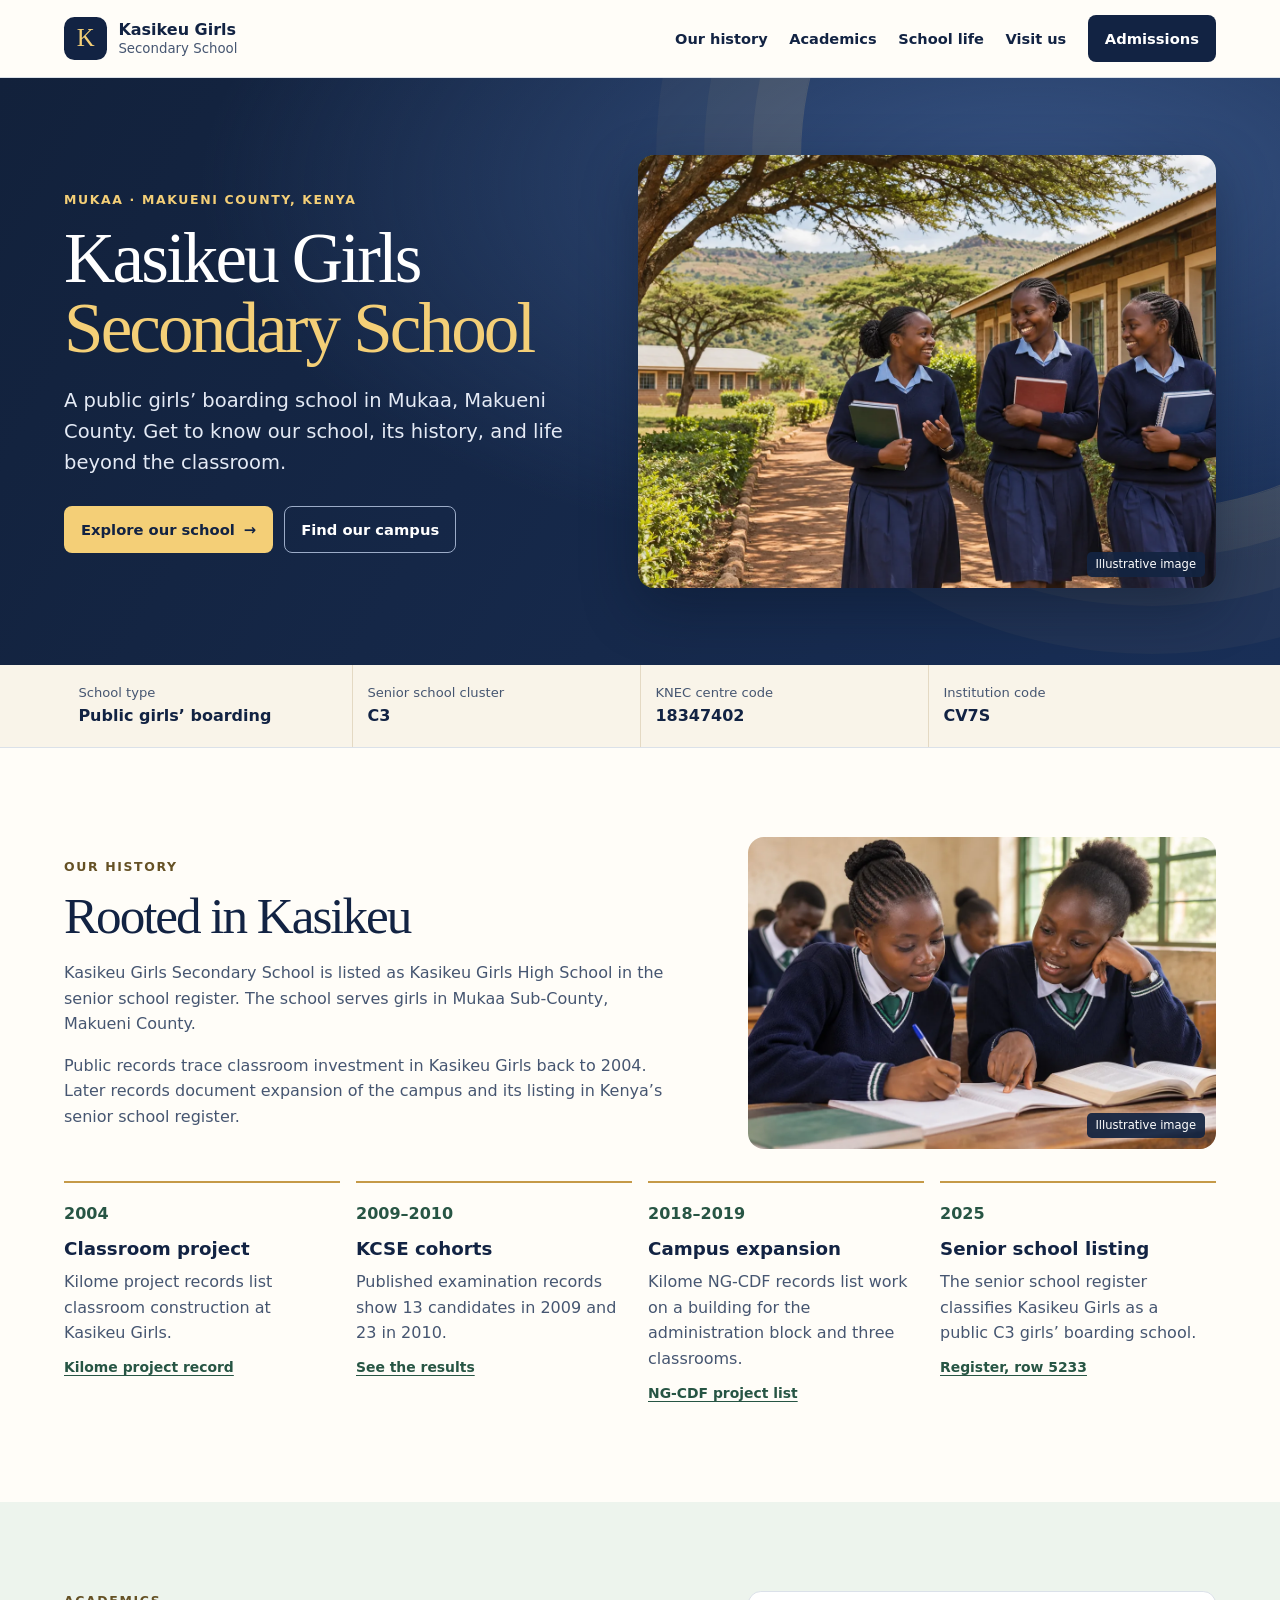
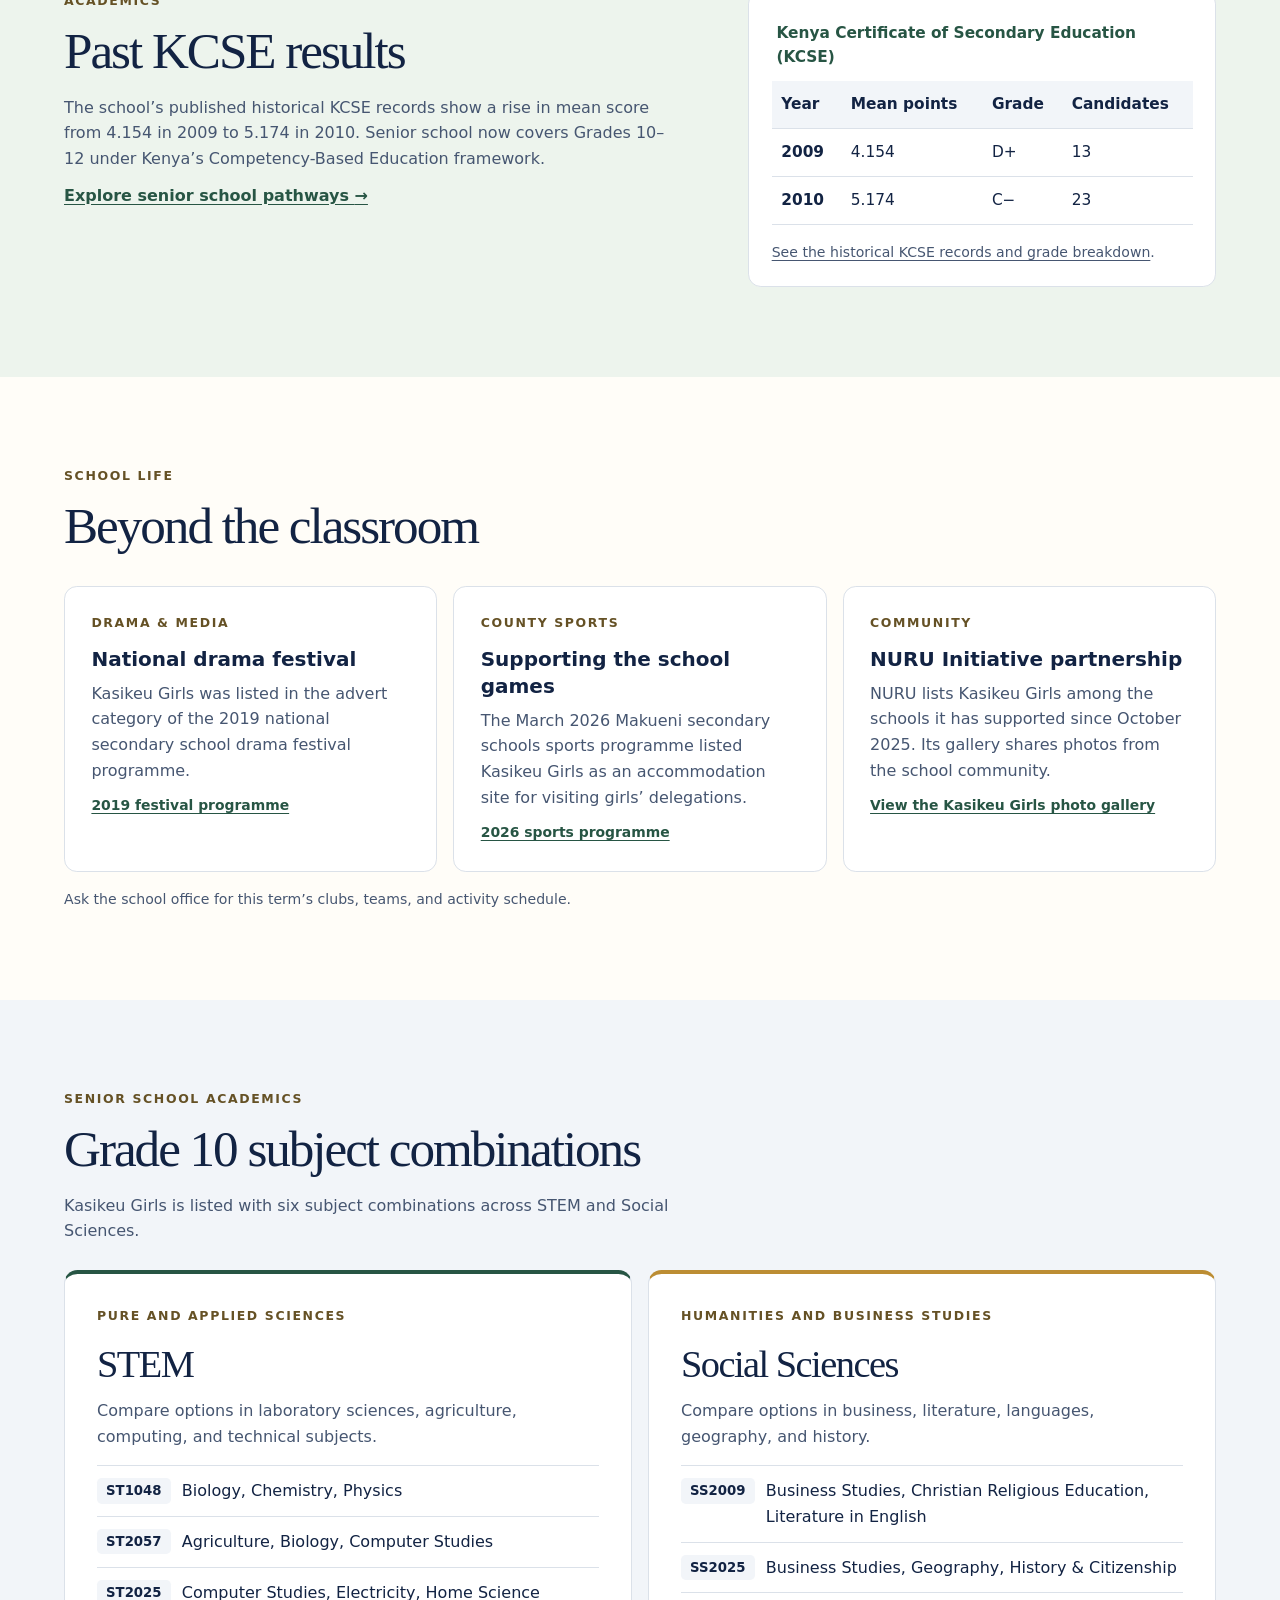
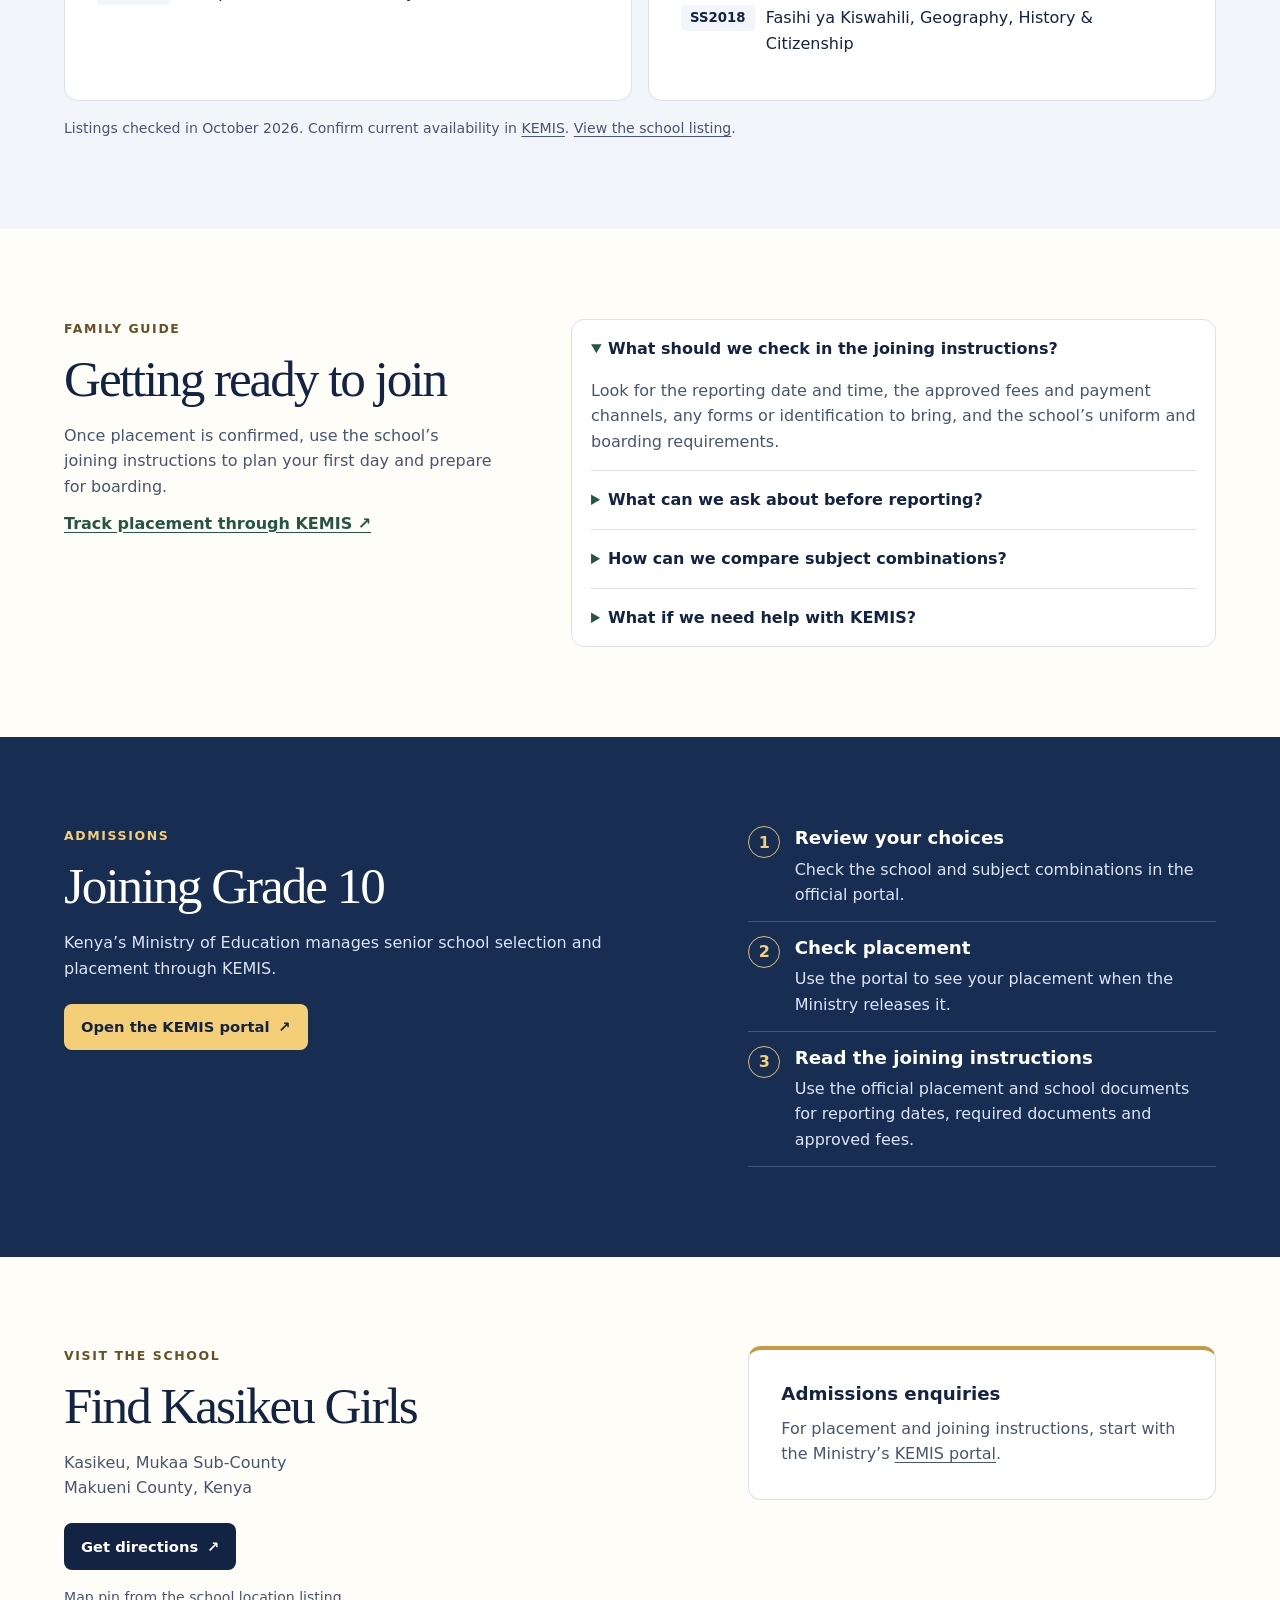
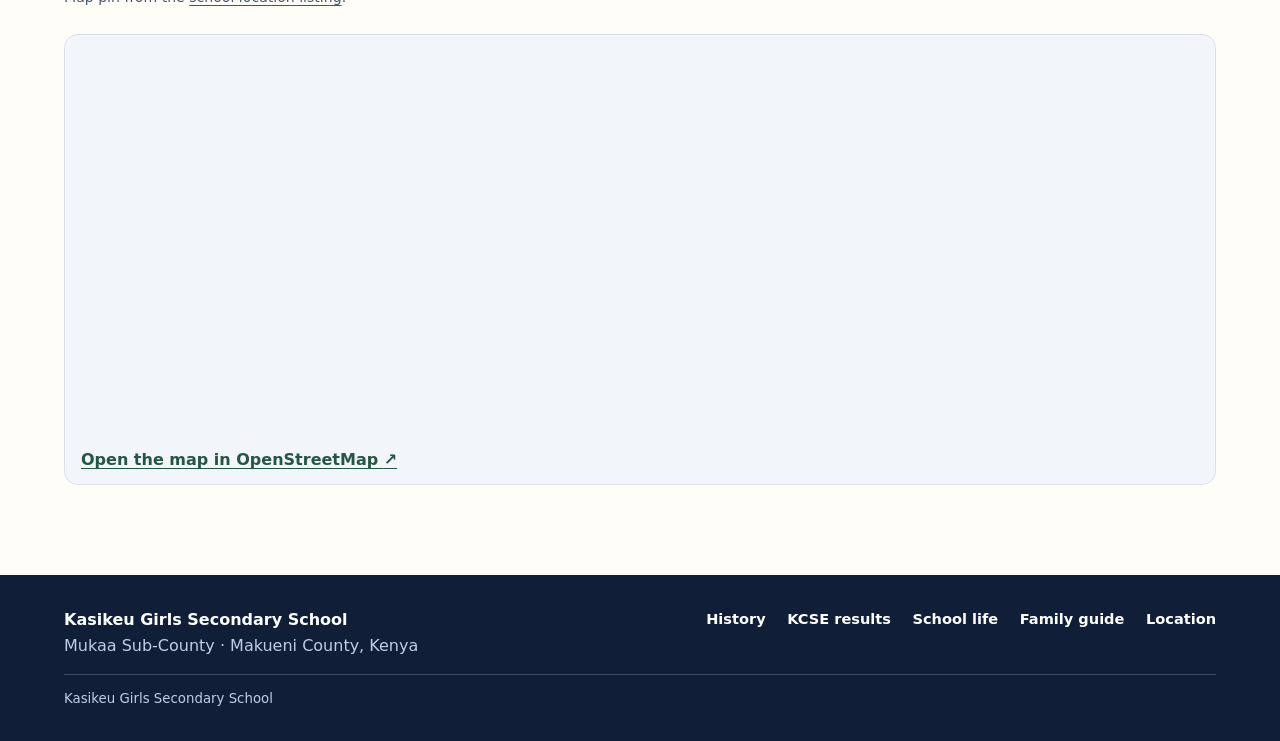
==== index.html @ 77e8bff1 "Add school history results activities and map" ====
<!doctype html>
<html lang="en-KE">
<head>
  <meta charset="utf-8">
  <meta name="viewport" content="width=device-width, initial-scale=1">
  <meta name="description" content="Explore the history, KCSE records, co-curricular life, academics, and location of Kasikeu Girls Secondary School in Mukaa, Makueni County.">
  <meta name="theme-color" content="#122343">
  <title>Kasikeu Girls Secondary School | Makueni County</title>
  <link rel="stylesheet" href="styles.css">
  <script src="content.js" defer></script>
  <script src="site.js" defer></script>
</head>
<body>
  <a class="skip" href="#main">Skip to content</a>
  <header class="header">
    <div class="wrap header-inner">
      <a class="brand" href="#top">
        <span class="brand-mark" id="school-mark" aria-hidden="true">K</span>
        <span><strong id="school-name">Kasikeu Girls</strong><small id="school-tagline">Secondary School</small></span>
      </a>
      <button class="menu" type="button" aria-controls="site-nav" aria-expanded="false" hidden>Menu</button>
      <nav id="site-nav" aria-label="Main navigation">
        <a href="#about">Our history</a>
        <a href="#performance">Academics</a>
        <a href="#school-life">School life</a>
        <a href="#contact">Visit us</a>
        <a class="button button-primary" href="#admissions">Admissions</a>
      </nav>
    </div>
  </header>
  <main id="main">
    <section class="hero" id="top" aria-labelledby="hero-title">
      <div class="wrap hero-grid">
        <div class="hero-copy">
          <p class="eyebrow" id="hero-location">Mukaa · Makueni County, Kenya</p>
          <h1 id="hero-title">Kasikeu Girls <em>Secondary School</em></h1>
          <p id="hero-subtitle" hidden></p>
          <p id="hero-description">A public girls’ boarding school in Mukaa, Makueni County. Get to know our school, its history, and life beyond the classroom.</p>
          <div class="actions">
            <a class="button button-gold" id="hero-admissions" href="#about">Explore our school <span aria-hidden="true">→</span></a>
            <a class="button button-outline" id="hero-academics" href="#contact">Find our campus</a>
          </div>
        </div>
        <figure class="hero-visual">
          <img src="school-hero.webp" alt="Illustrative scene of three learners walking together outside a Kenyan school" width="1440" height="960" fetchpriority="high">
          <figcaption>Illustrative image</figcaption>
        </figure>
      </div>
      <dl class="wrap extra-facts" id="hero-facts" hidden></dl>
    </section>
    <div class="facts">
      <dl class="wrap facts-grid">
        <div><dt>School type</dt><dd>Public girls’ boarding</dd></div>
        <div><dt>Senior school cluster</dt><dd>C3</dd></div>
        <div><dt>KNEC centre code</dt><dd>18347402</dd></div>
        <div><dt>Institution code</dt><dd>CV7S</dd></div>
      </dl>
    </div>
    <section class="section wrap" id="about" aria-labelledby="about-title">
      <div class="split about-layout">
        <div>
          <p class="eyebrow" id="about-label">Our history</p>
          <h2 id="about-title">Rooted in Kasikeu</h2>
          <p class="intro" id="about-description">Kasikeu Girls Secondary School is listed as Kasikeu Girls High School in the senior school register. The school serves girls in Mukaa Sub-County, Makueni County.</p>
          <p class="intro">Public records trace classroom investment in Kasikeu Girls back to 2004. Later records document expansion of the campus and its listing in Kenya’s senior school register.</p>
        </div>
        <figure class="learning-image">
          <img src="school-learning.webp" alt="Illustrative scene of two learners working together at a classroom desk" width="1050" height="700" loading="lazy">
          <figcaption>Illustrative image</figcaption>
        </figure>
      </div>
      <ol class="milestones" aria-label="School history milestones">
        <li><time datetime="2004">2004</time><h3>Classroom project</h3><p>Kilome project records list classroom construction at Kasikeu Girls.</p><a href="https://info.mzalendo.com/projects/in/kilome/">Kilome project record</a></li>
        <li><span class="year">2009–2010</span><h3>KCSE cohorts</h3><p>Published examination records show 13 candidates in 2009 and 23 in 2010.</p><a href="#performance">See the results</a></li>
        <li><span class="year">2018–2019</span><h3>Campus expansion</h3><p>Kilome NG-CDF records list work on a building for the administration block and three classrooms.</p><a href="https://kilome.ngcdf.go.ke/wp-content/uploads/2021/09/KILOME-1819.pdf">NG-CDF project list</a></li>
        <li><time datetime="2025">2025</time><h3>Senior school listing</h3><p>The senior school register classifies Kasikeu Girls as a public C3 girls’ boarding school.</p><a href="https://educationboard.co.ke/wp-content/uploads/2025/06/senior-schools-in-kenya-1.pdf">Register, row 5233</a></li>
      </ol>
      <aside class="note school-mission" id="about-note" hidden>
        <h3 id="about-note-title">Our mission</h3>
        <p id="about-note-text"></p>
        <img id="about-photo" alt="Kasikeu Girls school grounds" loading="lazy" hidden>
      </aside>
      <dl class="extra-facts" id="about-facts" hidden></dl>
    </section>
    <section class="section performance" id="performance" aria-labelledby="performance-title">
      <div class="wrap split">
        <div>
          <p class="eyebrow">Academics</p>
          <h2 id="performance-title">Past KCSE results</h2>
          <p class="intro">The school’s published historical KCSE records show a rise in mean score from 4.154 in 2009 to 5.174 in 2010. Senior school now covers Grades 10–12 under Kenya’s Competency-Based Education framework.</p>
          <a class="text-link" href="#academics">Explore senior school pathways <span aria-hidden="true">→</span></a>
        </div>
        <div class="record-panel">
          <table>
            <caption>Kenya Certificate of Secondary Education (KCSE)</caption>
            <thead><tr><th scope="col">Year</th><th scope="col">Mean points</th><th scope="col">Grade</th><th scope="col">Candidates</th></tr></thead>
            <tbody>
              <tr><th scope="row">2009</th><td>4.154</td><td>D+</td><td>13</td></tr>
              <tr><th scope="row">2010</th><td>5.174</td><td>C−</td><td>23</td></tr>
            </tbody>
          </table>
          <p class="source-note"><a href="https://shulezote.co.ke/school/kasikeu-girls-sec-sch/kcse/">See the historical KCSE records and grade breakdown</a>.</p>
        </div>
      </div>
    </section>
    <section class="section wrap" id="school-life" aria-labelledby="school-life-title">
      <p class="eyebrow">School life</p>
      <h2 id="school-life-title">Beyond the classroom</h2>
      <div class="life-grid">
        <article class="life-card">
          <p class="eyebrow">Drama &amp; media</p>
          <h3>National drama festival</h3>
          <p>Kasikeu Girls was listed in the advert category of the 2019 national secondary school drama festival programme.</p>
          <a href="https://teacher.co.ke/amp/2019-national-drama-festivals-program-for-secondary-schools/">2019 festival programme</a>
        </article>
        <article class="life-card">
          <p class="eyebrow">County sports</p>
          <h3>Supporting the school games</h3>
          <p>The March 2026 Makueni secondary schools sports programme listed Kasikeu Girls as an accommodation site for visiting girls’ delegations.</p>
          <a href="https://www.scribd.com/document/1009717700/Final-Programe">2026 sports programme</a>
        </article>
        <article class="life-card">
          <p class="eyebrow">Community</p>
          <h3>NURU Initiative partnership</h3>
          <p>NURU lists Kasikeu Girls among the schools it has supported since October 2025. Its gallery shares photos from the school community.</p>
          <a href="https://nuru.org.uk/gallery/kasikeu-girls-high-school/">View the Kasikeu Girls photo gallery</a>
        </article>
      </div>
      <p class="source-note">Ask the school office for this term’s clubs, teams, and activity schedule.</p>
    </section>
    <section class="section tinted" id="academics" aria-labelledby="academy-title">
      <div class="wrap">
          <p class="eyebrow" id="academy-label">Senior school academics</p>
        <h2 id="academy-title">Grade 10 subject combinations</h2>
        <p class="intro" id="academy-description">Kasikeu Girls is listed with six subject combinations across STEM and Social Sciences.</p>
        <div class="pathway-grid">
          <article class="pathway">
            <p class="eyebrow">Pure and applied sciences</p>
            <h3>STEM</h3>
          <p class="pathway-description">Compare options in laboratory sciences, agriculture, computing, and technical subjects.</p>
            <ul>
              <li><strong>ST1048</strong><span>Biology, Chemistry, Physics</span></li>
              <li><strong>ST2057</strong><span>Agriculture, Biology, Computer Studies</span></li>
              <li><strong>ST2025</strong><span>Computer Studies, Electricity, Home Science</span></li>
            </ul>
          </article>
          <article class="pathway">
            <p class="eyebrow">Humanities and business studies</p>
            <h3>Social Sciences</h3>
          <p class="pathway-description">Compare options in business, literature, languages, geography, and history.</p>
            <ul>
              <li><strong>SS2009</strong><span>Business Studies, Christian Religious Education, Literature in English</span></li>
              <li><strong>SS2025</strong><span>Business Studies, Geography, History &amp; Citizenship</span></li>
              <li><strong>SS2018</strong><span>Fasihi ya Kiswahili, Geography, History &amp; Citizenship</span></li>
            </ul>
          </article>
        </div>
        <p class="source-note">Listings checked in October 2026. Confirm current availability in <a href="https://selection-and-placement.kemis.go.ke/">KEMIS</a>. <a href="https://www.shulezote.co.ke/school/kasikeu-girls-sec-sch/">View the school listing</a>.</p>
        <div class="note results" id="school-results" hidden></div>
      </div>
    </section>
    <section class="section wrap" id="families" aria-labelledby="families-title">
      <div class="split family-layout">
        <div>
          <p class="eyebrow">Family guide</p>
          <h2 id="families-title">Getting ready to join</h2>
          <p class="intro">Once placement is confirmed, use the school’s joining instructions to plan your first day and prepare for boarding.</p>
          <a class="text-link" href="https://selection-and-placement.kemis.go.ke/">Track placement through KEMIS <span aria-hidden="true">↗</span></a>
        </div>
        <div class="family-questions">
          <details open>
            <summary>What should we check in the joining instructions?</summary>
            <p>Look for the reporting date and time, the approved fees and payment channels, any forms or identification to bring, and the school’s uniform and boarding requirements.</p>
          </details>
          <details>
            <summary>What can we ask about before reporting?</summary>
            <p>Ask about transport and arrival, visiting arrangements, and what learners should pack. If your child needs medication, dietary accommodations, or learning support, ask how the school handles those needs.</p>
          </details>
          <details>
            <summary>How can we compare subject combinations?</summary>
            <p>Start with subjects the learner enjoys and wants to pursue. Compare the three subjects in each combination, then check the combination code and current availability in KEMIS.</p>
          </details>
          <details>
            <summary>What if we need help with KEMIS?</summary>
            <p>The Ministry’s portal lists <a href="mailto:support@kemis.go.ke">support@kemis.go.ke</a> for help with selection and placement.</p>
          </details>
        </div>
      </div>
    </section>
    <section class="section admissions" id="admissions" aria-labelledby="admissions-title">
      <div class="wrap split">
        <div>
          <p class="eyebrow" id="admissions-label">Admissions</p>
          <h2 id="admissions-title">Joining Grade 10</h2>
          <p class="intro" id="admissions-description">Kenya’s Ministry of Education manages senior school selection and placement through KEMIS.</p>
          <a class="button button-gold" href="https://selection-and-placement.kemis.go.ke/">Open the KEMIS portal <span aria-hidden="true">↗</span></a>
        </div>
        <ol class="steps">
          <li><div><h3>Review your choices</h3><p>Check the school and subject combinations in the official portal.</p></div></li>
          <li><div><h3>Check placement</h3><p>Use the portal to see your placement when the Ministry releases it.</p></div></li>
          <li><div><h3>Read the joining instructions</h3><p>Use the official placement and school documents for reporting dates, required documents and approved fees.</p></div></li>
        </ol>
      </div>
      <div class="wrap local-admissions" id="local-admissions" hidden></div>
    </section>
    <div class="wrap section updates" id="school-updates" hidden></div>
    <section class="section wrap" id="contact" aria-labelledby="contact-title">
      <div class="split">
        <div>
          <p class="eyebrow" id="contact-label">Visit the school</p>
          <h2 id="contact-title">Find Kasikeu Girls</h2>
          <p class="intro" id="contact-address">Kasikeu, Mukaa Sub-County<br>Makueni County, Kenya</p>
          <a class="button button-primary" href="https://www.google.com/maps/dir/?api=1&amp;destination=-1.93804,37.37676">Get directions <span aria-hidden="true">↗</span></a>
          <p class="source-note">Map pin from the <a href="https://www.shulezote.co.ke/school/kasikeu-girls-sec-sch/#location">school location listing</a>.</p>
        </div>
        <aside class="note">
          <h3>Admissions enquiries</h3>
          <p id="contact-description">For placement and joining instructions, start with the Ministry’s <a href="https://selection-and-placement.kemis.go.ke/">KEMIS portal</a>.</p>
          <div id="contact-details" hidden></div>
        </aside>
      </div>
      <div class="campus-map">
        <iframe title="Map showing Kasikeu Girls Secondary School in Mukaa, Makueni County" src="https://www.openstreetmap.org/export/embed.html?bbox=37.3675%2C-1.9455%2C37.3860%2C-1.9305&amp;layer=mapnik&amp;marker=-1.93804%2C37.37676" loading="lazy" referrerpolicy="strict-origin-when-cross-origin"></iframe>
        <a href="https://www.openstreetmap.org/?mlat=-1.93804&amp;mlon=37.37676#map=16/-1.93804/37.37676">Open the map in OpenStreetMap <span aria-hidden="true">↗</span></a>
      </div>
    </section>
  </main>
  <footer>
    <div class="wrap footer-inner">
      <div><strong id="footer-name">Kasikeu Girls Secondary School</strong><p id="footer-subtitle" hidden></p><p id="footer-description">Mukaa Sub-County · Makueni County, Kenya</p></div>
      <nav aria-label="Footer navigation">
        <a href="#about">History</a><a href="#performance">KCSE results</a><a href="#school-life">School life</a><a href="#families">Family guide</a><a href="#contact">Location</a>
      </nav>
      <small id="footer-copy">Kasikeu Girls Secondary School</small>
    </div>
  </footer>
</body>
</html>
---- styles.css ----
:root {
  color-scheme: light;
  --ink: #122343;
  --navy: #172d52;
  --muted: #465671;
  --paper: #fffdf8;
  --wash: #f2f5f9;
  --line: #dbe1e9;
  --gold: #f4cf77;
  --green: #275544;
  --green-soft: #edf4ed;
  --wrap: 72rem;
  font: 100%/1.6 system-ui, sans-serif;
}
*, *::before, *::after { box-sizing: border-box; }
[hidden] { display: none !important; }
body { margin: 0; color: var(--ink); background: var(--paper); }
html { scroll-behavior: smooth; scroll-padding-top: 6rem; }
a { color: inherit; text-underline-offset: 0.2em; }
a:hover { text-decoration-thickness: 0.13em; }
:focus-visible { outline: 3px solid #b46a00; outline-offset: 4px; }
img { display: block; max-width: 100%; }
h1, h2, h3, p, dl, dd { margin: 0; }
h1, h2, .pathway h3 { font-family: Georgia, 'Times New Roman', serif; font-weight: 500; letter-spacing: -0.04em; }
h1 { font-size: clamp(2.7rem, 7vw, 6.1rem); line-height: 0.99; }
h2 { font-size: clamp(2.1rem, 4vw, 3.5rem); line-height: 1.07; text-wrap: balance; }
h3 { font-size: 1.14rem; line-height: 1.35; }
.wrap { width: min(var(--wrap), 100% - clamp(2rem, 7vw, 6rem)); margin-inline: auto; }
.eyebrow { margin-bottom: 0.8rem; color: #655125; font-size: 0.78rem; font-weight: 750; letter-spacing: 0.13em; text-transform: uppercase; }
.skip { position: fixed; z-index: 10; top: 0.5rem; left: 0.5rem; transform: translateY(-150%); padding: 0.6rem 0.9rem; background: white; }
.skip:focus { transform: none; }
.header { position: sticky; top: 0; z-index: 4; background: var(--paper); border-bottom: 1px solid var(--line); }
.header-inner { display: flex; flex-wrap: wrap; align-items: center; justify-content: space-between; gap: 1rem 1.5rem; min-height: 4.8rem; padding-block: 0.65rem; }
.brand { display: inline-flex; align-items: center; gap: 0.7rem; line-height: 1.2; text-decoration: none; }
.brand strong { display: block; font-size: 1rem; }
.brand small { display: block; margin-top: 0.16rem; color: var(--muted); }
.brand-mark { display: grid; place-items: center; width: 2.7rem; height: 2.7rem; overflow: hidden; border-radius: 0.65rem; background: var(--ink); color: var(--gold); font: 1.55rem Georgia, serif; }
.brand-mark img { width: 100%; height: 100%; object-fit: cover; }
nav { display: flex; align-items: center; flex-wrap: wrap; gap: 0.6rem 1.35rem; }
nav a { font-weight: 650; font-size: 0.91rem; text-decoration: none; }
nav a:hover { text-decoration: underline; }
.menu, .button { display: inline-flex; align-items: center; justify-content: center; gap: 0.55rem; min-height: 2.8rem; padding: 0.65rem 1rem; border: 1px solid transparent; border-radius: 0.5rem; font: inherit; font-size: 0.92rem; font-weight: 700; text-decoration: none; }
.menu { color: var(--ink); background: white; border-color: var(--line); cursor: pointer; }
.button:hover { text-decoration: underline; }
.button-primary { background: var(--ink); color: white; }
.button-gold { background: var(--gold); color: var(--ink); }
.button-outline { color: white; border-color: #9cacc8; }
.hero { position: relative; isolation: isolate; overflow: hidden; background: #142849; color: white; }
.hero::before { content: ""; position: absolute; z-index: -1; inset: 0; background: radial-gradient(ellipse at 81% 18%, #365282 0%, transparent 57%), linear-gradient(120deg, #12213b, #192f57); }
.hero::after { content: ""; position: absolute; z-index: -1; width: 44rem; aspect-ratio: 1; right: -14rem; top: -17rem; border: 1px solid #e9ca832b; border-radius: 50%; box-shadow: 0 0 0 3rem #e9ca8311, 0 0 0 6rem #e9ca830e, 0 0 0 9rem #e9ca830a; pointer-events: none; }
.hero-grid { display: grid; grid-template-columns: 0.95fr 1.05fr; align-items: center; gap: clamp(1.75rem, 4vw, 4rem); padding-block: clamp(2.75rem, 6vw, 5.5rem); }
.hero h1 { font-size: clamp(2.6rem, 5.55vw, 5.35rem); }
.hero .eyebrow, .admissions .eyebrow { color: var(--gold); }
.hero h1 em { color: var(--gold); font-style: normal; }
.hero-copy > p:not(.eyebrow) { margin-top: 1.35rem; max-width: 46ch; color: #e4eaf5; font-size: clamp(1rem, 2vw, 1.22rem); }
.actions { display: flex; flex-wrap: wrap; gap: 0.7rem; margin-top: 1.75rem; }
.hero-visual, .learning-image { position: relative; isolation: isolate; overflow: hidden; margin: 0; border-radius: 1rem; }
.hero-visual { box-shadow: 0 1.2rem 3.4rem #08152a70; background: #284136; }
.hero-visual > img { width: 100%; height: auto; aspect-ratio: 4 / 3; object-fit: cover; object-position: 62% center; }
.hero-visual figcaption, .learning-image figcaption { position: absolute; right: 0.7rem; bottom: 0.7rem; padding: 0.2rem 0.55rem; border-radius: 0.3rem; background: #132441ed; color: white; font-size: 0.72rem; }
.learning-image { background: var(--green-soft); }
.learning-image > img { width: 100%; height: auto; aspect-ratio: 3 / 2; object-fit: cover; }
.facts { border-bottom: 1px solid var(--line); background: #f9f4e9; }
.facts-grid { display: grid; grid-template-columns: repeat(4, 1fr); }
.facts-grid div { padding: 1.1rem 0.9rem; }
.facts-grid div + div { border-left: 1px solid #e4d9c3; }
.facts-grid dt { color: var(--muted); font-size: 0.82rem; }
.facts-grid dd { font-weight: 750; }
.extra-facts { display: grid; grid-template-columns: repeat(auto-fit, minmax(min(9rem, 100%), 1fr)); gap: 0.8rem; margin-top: 1.25rem; }
.extra-facts dd { font-weight: 750; }
.hero .extra-facts { margin-top: -1.5rem; padding-bottom: 1.5rem; }
.section { padding-block: clamp(3.2rem, 7vw, 6rem); }
.tinted { background: var(--wash); }
.split { display: grid; grid-template-columns: 1.13fr 0.87fr; gap: clamp(1.4rem, 6vw, 6rem); align-items: start; }
.intro { margin-top: 1rem; max-width: 61ch; color: var(--muted); }
.intro + .button { margin-top: 1.4rem; }
.note { padding: clamp(1.25rem, 3vw, 2rem); border: 1px solid var(--line); border-top: 4px solid #c59a48; border-radius: 0.8rem; background: white; }
.note p { margin-top: 0.55rem; color: var(--muted); }
.note img { margin-top: 1rem; border-radius: 0.5rem; }
.about-layout { align-items: center; }
.text-link { display: inline-block; margin-top: 0.7rem; color: var(--green); font-weight: 700; }
.milestones, .life-grid { display: grid; gap: 1rem; margin: 2rem 0 0; }
.milestones { grid-template-columns: repeat(4, minmax(0, 1fr)); padding: 0; list-style: none; }
.milestones li { padding: 1.1rem 0.8rem 0.4rem 0; border-top: 2px solid #c59a48; }
.milestones time, .milestones .year { display: block; margin-bottom: 0.65rem; color: var(--green); font-weight: 800; }
.milestones p, .life-card > p:not(.eyebrow) { margin-top: 0.5rem; color: var(--muted); }
.milestones a, .life-card a { display: inline-block; margin-top: 0.65rem; color: var(--green); font-size: 0.87rem; font-weight: 700; }
.school-mission { margin-top: 1.6rem; }
.school-mission p:empty { display: none; }
.performance { background: var(--green-soft); }
.record-panel { min-width: 0; padding: clamp(0.6rem, 2vw, 1.4rem); border: 1px solid var(--line); border-radius: 0.8rem; background: white; }
.record-panel table { width: 100%; border-collapse: collapse; text-align: left; font-size: clamp(0.8rem, 1.6vw, 0.96rem); }
.record-panel caption { padding: 0.4rem 0.3rem 0.7rem; color: var(--green); text-align: left; font-weight: 750; }
.record-panel th, .record-panel td { border-bottom: 1px solid var(--line); padding: 0.7rem clamp(0.25rem, 1vw, 0.6rem); }
.record-panel thead { background: var(--wash); }
.record-panel th[scope="row"] { font-variant-numeric: tabular-nums; }
.life-grid { grid-template-columns: repeat(3, minmax(0, 1fr)); }
.life-card { padding: clamp(1.1rem, 3vw, 1.65rem); border: 1px solid var(--line); border-radius: 0.8rem; background: white; }
.life-card h3 { font-size: 1.25rem; }
.pathway-grid, .update-grid { display: grid; grid-template-columns: repeat(2, minmax(0, 1fr)); gap: 1rem; margin-top: 1.65rem; }
.pathway, .update-card { padding: clamp(1.2rem, 3vw, 2rem); border: 1px solid var(--line); border-radius: 0.85rem; background: white; }
.pathway h3 { font-size: clamp(1.75rem, 3vw, 2.55rem); }
.pathway { border-top: 4px solid var(--green); }
.pathway + .pathway { border-top-color: #bc8d33; }
.pathway-description { margin-top: 0.45rem; color: var(--muted); }
.pathway ul { list-style: none; padding: 0; margin: 1rem 0 0; }
.pathway li { display: grid; grid-template-columns: 4.6rem 1fr; gap: 0.7rem; padding: 0.75rem 0; border-top: 1px solid var(--line); }
.pathway li strong { align-self: start; padding: 0.13rem 0.4rem; border-radius: 0.3rem; background: var(--wash); font-size: 0.83rem; text-align: center; }
.source-note { margin-top: 1rem; color: var(--muted); font-size: 0.88rem; }
.results { margin-top: 1.25rem; }
.admissions { background: var(--navy); color: white; }
.admissions .intro, .steps p { color: #dbe5f5; }
.steps { list-style: none; counter-reset: step; margin: 0; padding: 0; }
.steps li { counter-increment: step; display: flex; gap: 0.9rem; padding-block: 0.85rem; border-bottom: 1px solid #a1b3d34f; }
.steps li:first-child { padding-top: 0; }
.steps li::before { content: counter(step); display: grid; place-items: center; flex: 0 0 2rem; height: 2rem; border-radius: 50%; border: 1px solid #e0bd71; color: var(--gold); font-weight: 700; }
.steps p, .update-card p { margin-top: 0.35rem; }
.local-admissions { margin-top: 1.5rem; }
.local-admissions dl { display: grid; grid-template-columns: fit-content(50%) 1fr; gap: 0.5rem 1rem; margin-top: 0.5rem; }
.family-layout { grid-template-columns: 0.8fr 1.2fr; gap: clamp(1.25rem, 6vw, 5rem); }
.family-questions { padding: 0 1.2rem; border: 1px solid var(--line); border-radius: 0.8rem; background: white; }
.family-questions details + details { border-top: 1px solid var(--line); }
.family-questions summary { padding-block: 1rem; cursor: pointer; font-weight: 700; }
.family-questions summary::marker { color: var(--green); }
.family-questions p { margin-bottom: 1rem; color: var(--muted); }
.update-group + .update-group { margin-top: 2.2rem; }
.update-card p { color: var(--muted); }
.update-card img { max-height: 12rem; object-fit: cover; margin-bottom: 0.8rem; border-radius: 0.4rem; }
#contact-details { margin-top: 0.75rem; overflow-wrap: anywhere; }
#contact-address { white-space: pre-line; }
.campus-map { margin-top: 1.6rem; overflow: hidden; border: 1px solid var(--line); border-radius: 0.85rem; background: var(--wash); }
.campus-map iframe { display: block; width: 100%; height: clamp(17rem, 42vw, 25rem); border: 0; }
.campus-map > a { display: block; padding: 0.75rem 1rem; color: var(--green); font-weight: 700; }
footer { padding-block: 2rem; background: #101e38; color: white; }
.footer-inner { display: flex; align-items: start; justify-content: space-between; flex-wrap: wrap; gap: 1rem 2rem; }
.footer-inner p, footer small { color: #c0cde4; }
footer small { flex-basis: 100%; border-top: 1px solid #a1b3d34f; padding-top: 0.8rem; }
@media (max-width: 56rem) {
  .header-inner nav { flex-basis: 100%; }
  .header-inner nav a:not(.button) { padding-block: 0.4rem; }
  .hero-grid, .split { grid-template-columns: 1fr; }
  .hero-grid { gap: 2rem; }
  .hero-visual > img { aspect-ratio: 16 / 10; }
  .facts-grid { grid-template-columns: repeat(2, 1fr); }
  .facts-grid div:nth-child(3) { border-left: 0; }
  .facts-grid div:nth-child(n+3) { border-top: 1px solid #e4d9c3; }
  .pathway-grid, .update-grid { grid-template-columns: 1fr; }
  .milestones, .life-grid { grid-template-columns: repeat(2, minmax(0, 1fr)); }
}
@media (max-width: 34rem) {
  .life-grid { grid-template-columns: 1fr; }
}
@media (prefers-reduced-motion: reduce) {
  html { scroll-behavior: auto; }
}
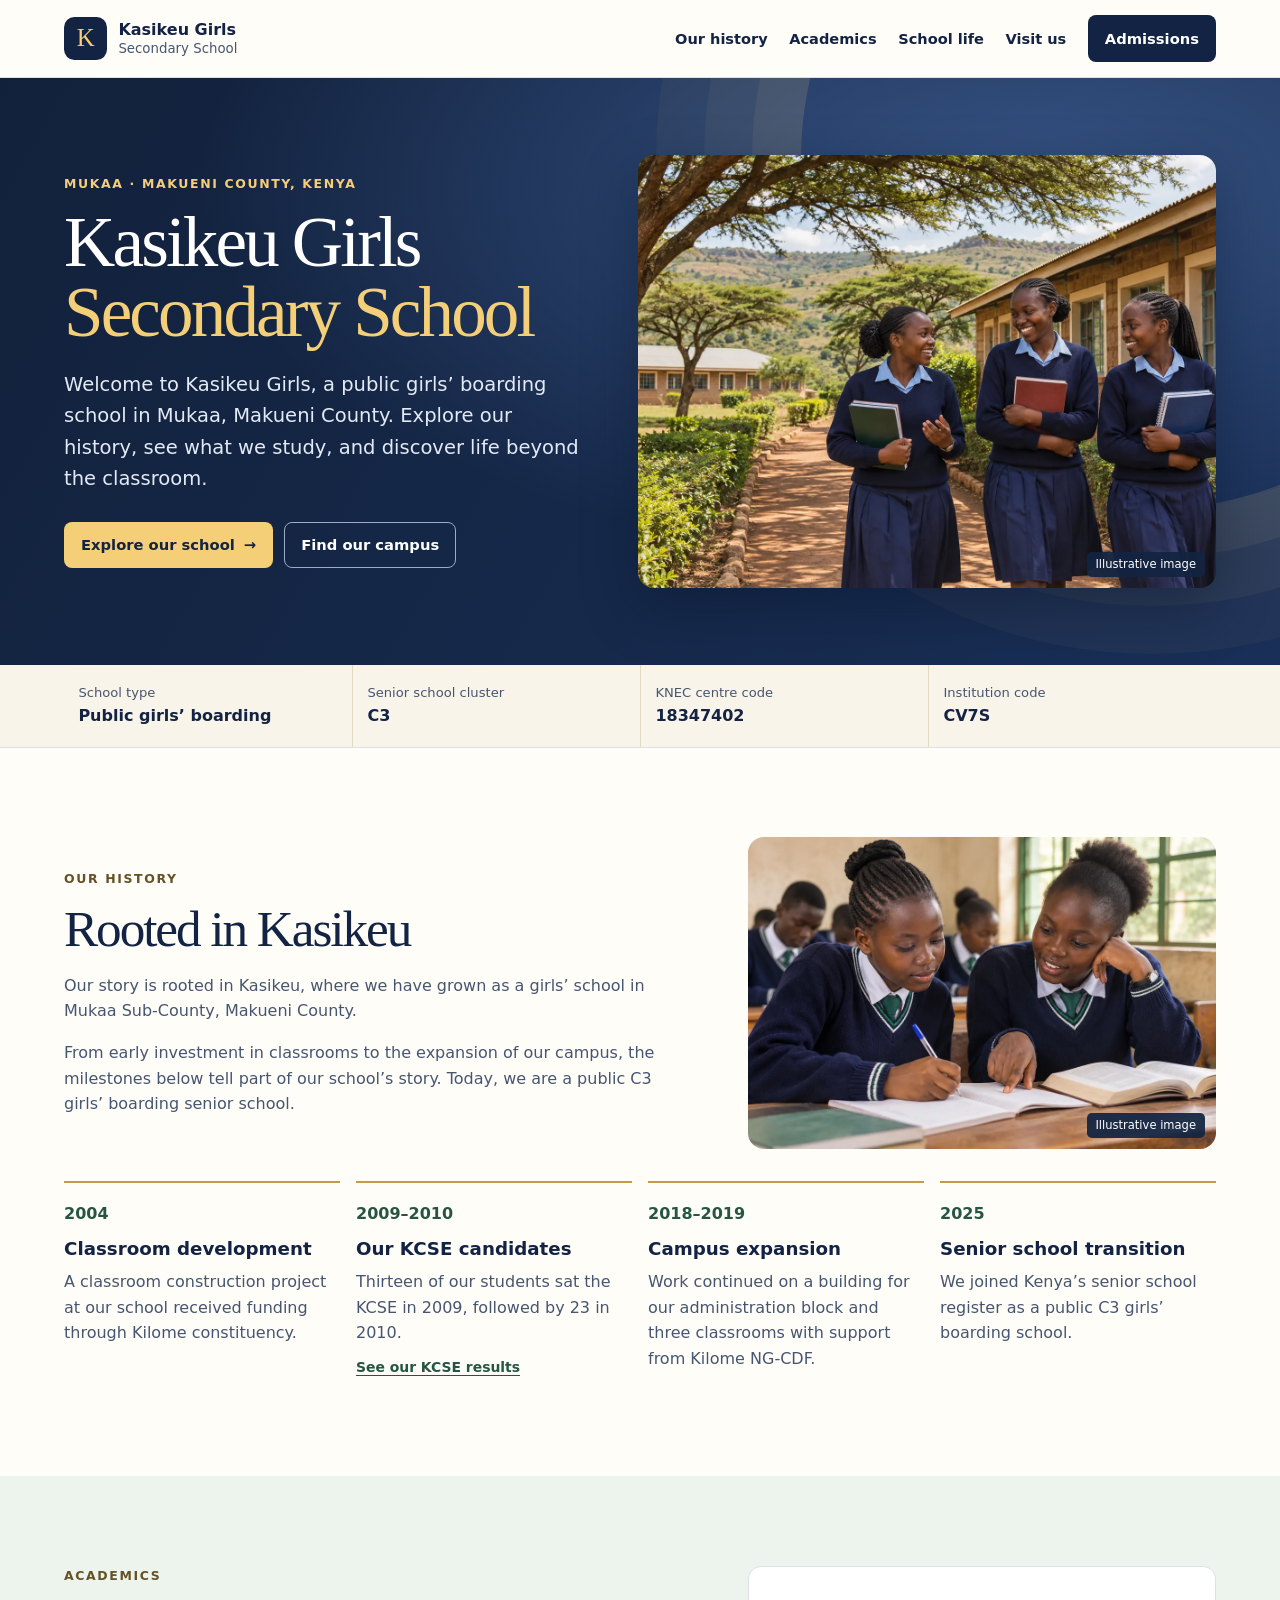
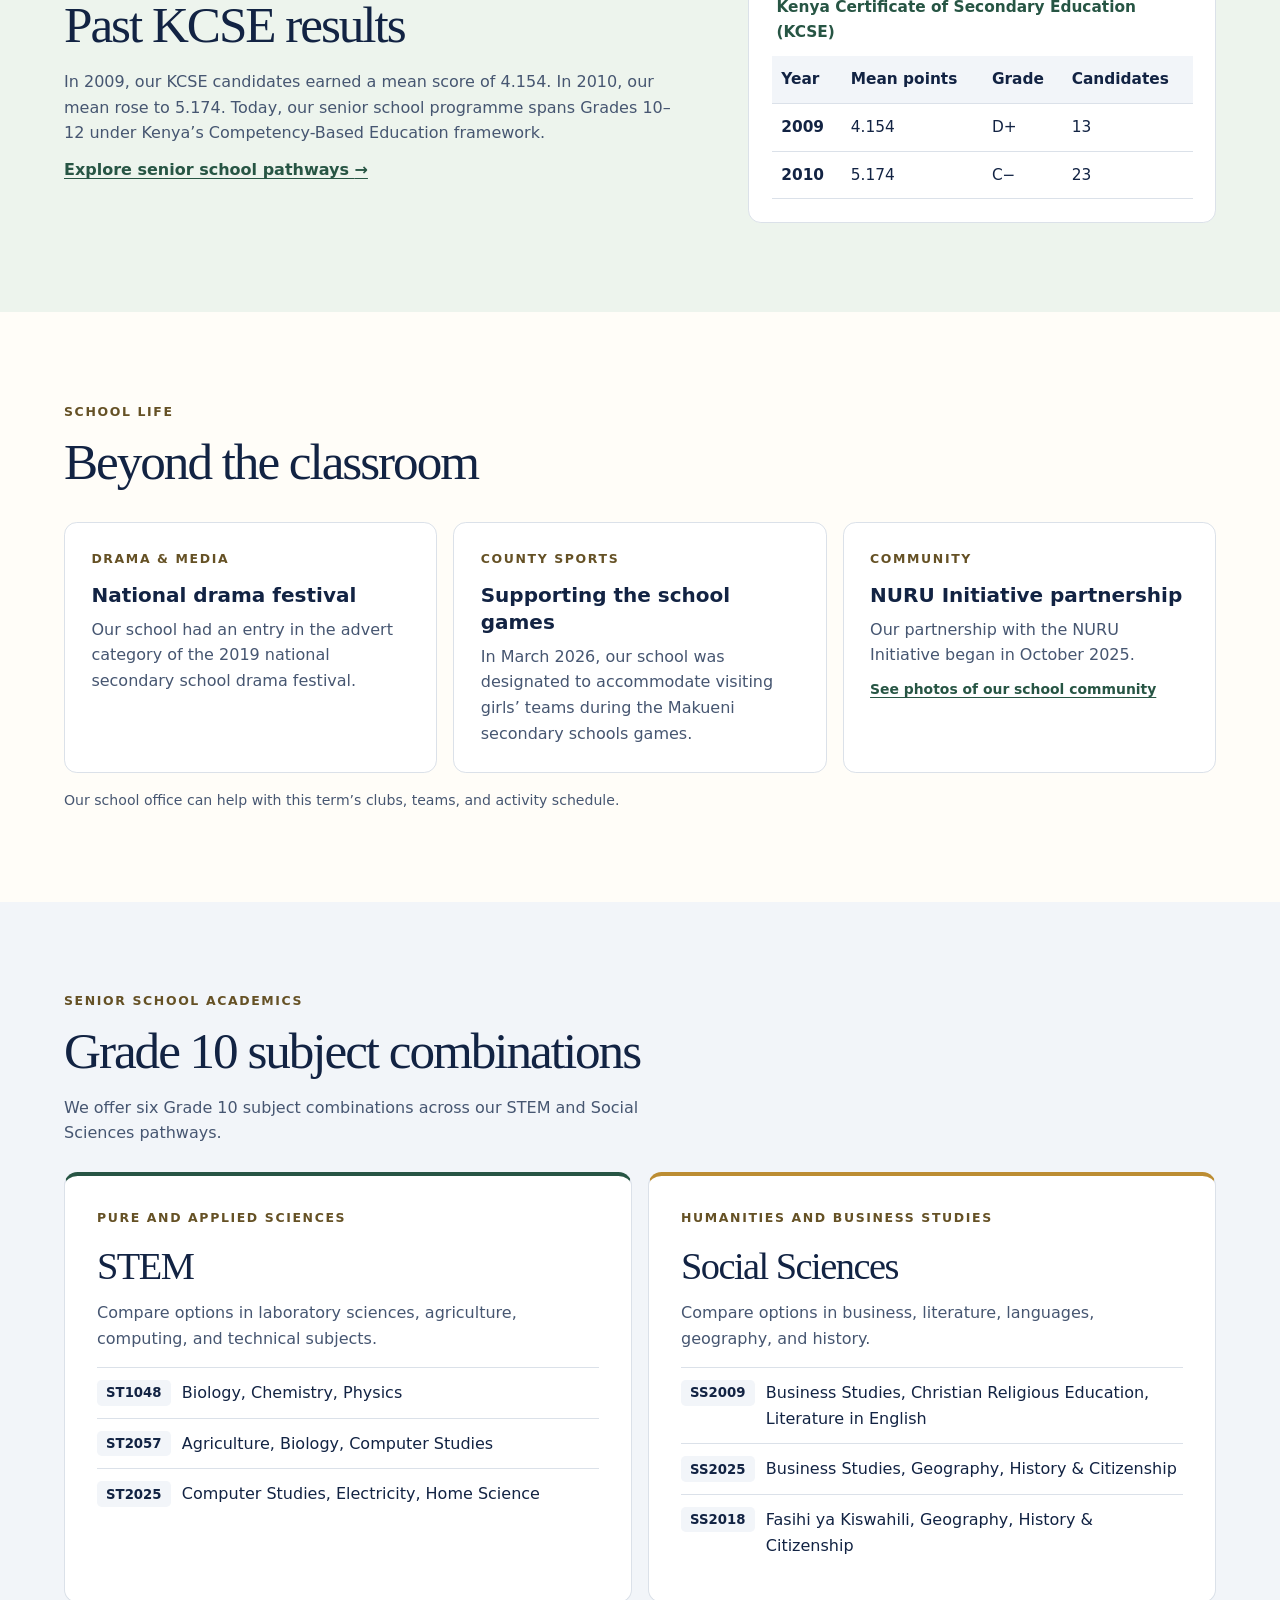
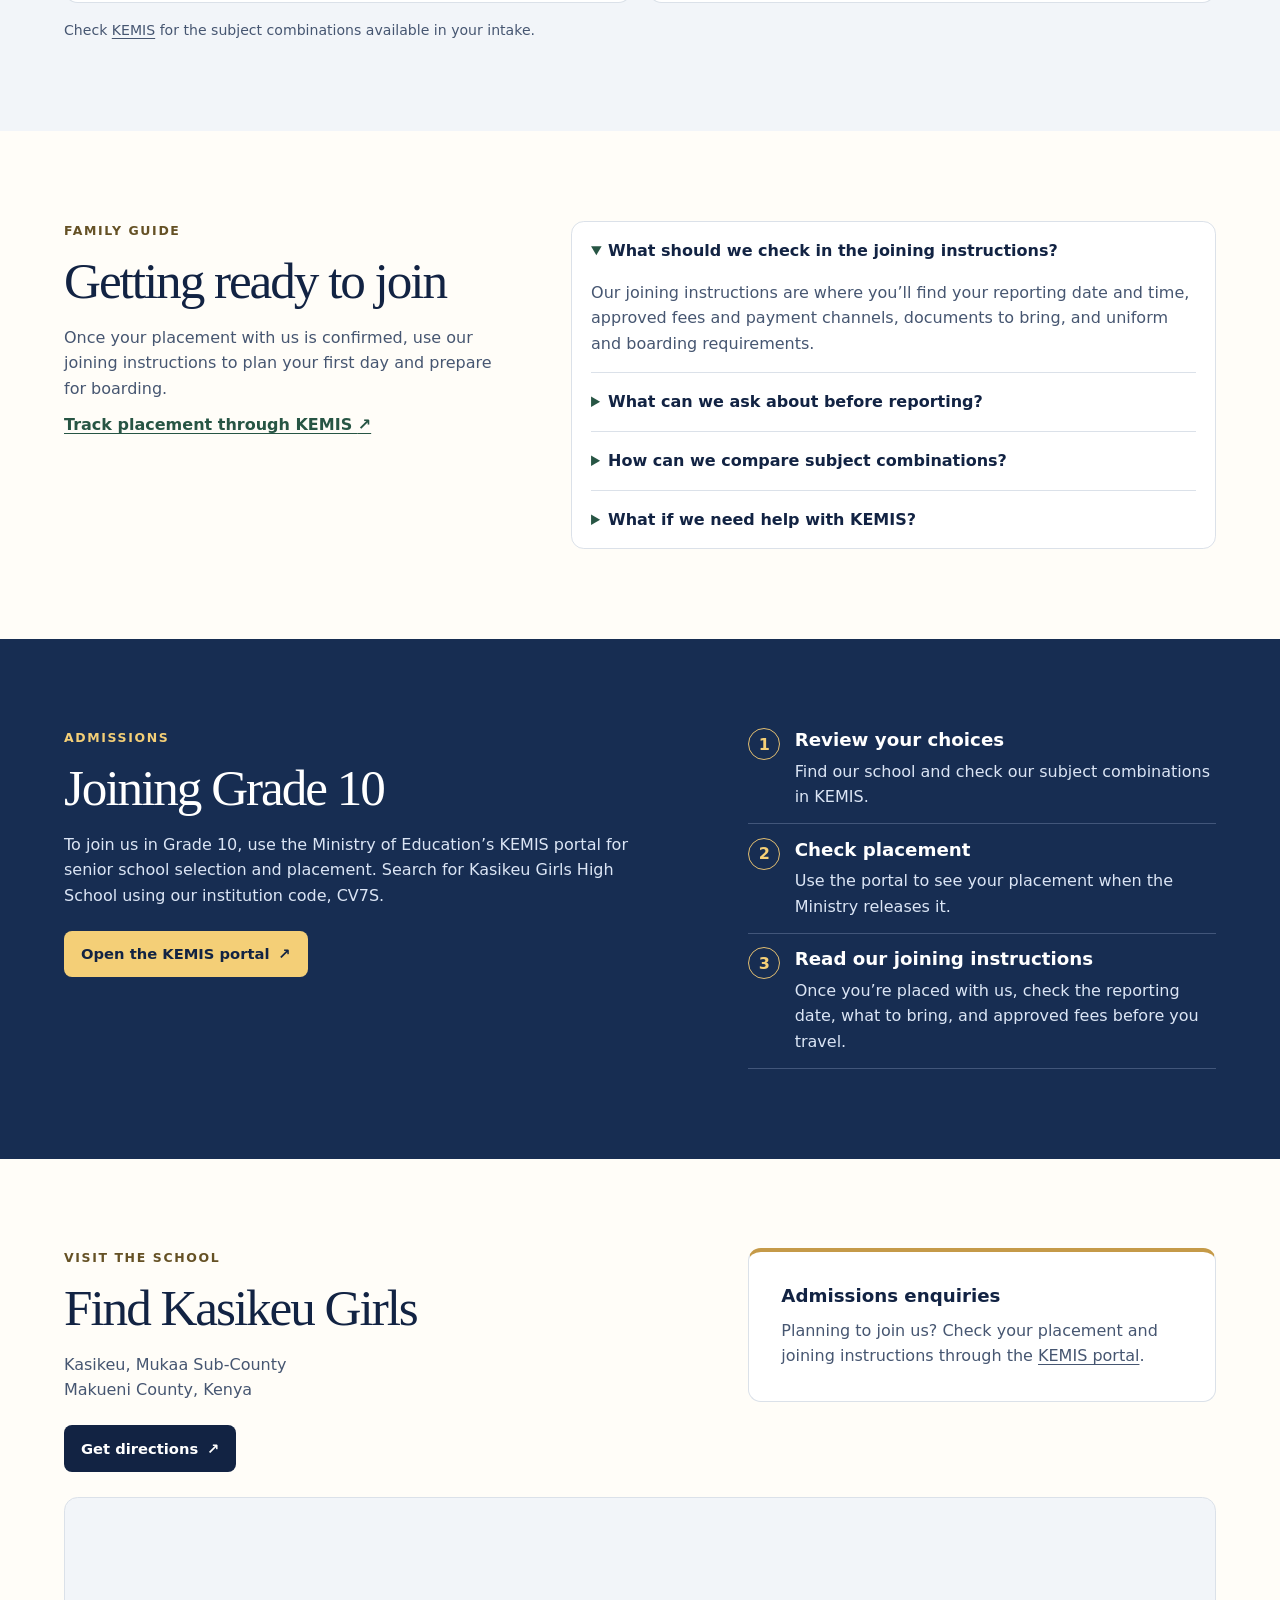
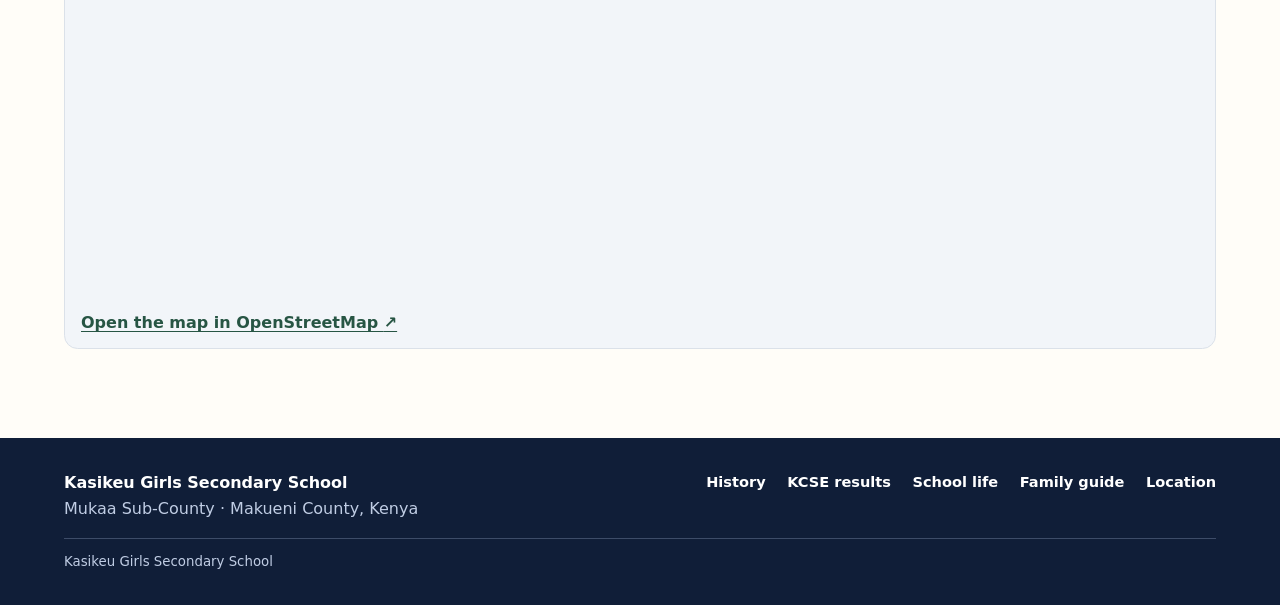
==== commit c548fb63: "Write website copy in the school voice" ====
--- a/index.html
+++ b/index.html
@@ -35,7 +35,7 @@
           <p class="eyebrow" id="hero-location">Mukaa · Makueni County, Kenya</p>
           <h1 id="hero-title">Kasikeu Girls <em>Secondary School</em></h1>
           <p id="hero-subtitle" hidden></p>
-          <p id="hero-description">A public girls’ boarding school in Mukaa, Makueni County. Get to know our school, its history, and life beyond the classroom.</p>
+          <p id="hero-description">Welcome to Kasikeu Girls, a public girls’ boarding school in Mukaa, Makueni County. Explore our history, see what we study, and discover life beyond the classroom.</p>
           <div class="actions">
             <a class="button button-gold" id="hero-admissions" href="#about">Explore our school <span aria-hidden="true">→</span></a>
             <a class="button button-outline" id="hero-academics" href="#contact">Find our campus</a>
@@ -61,8 +61,8 @@
         <div>
           <p class="eyebrow" id="about-label">Our history</p>
           <h2 id="about-title">Rooted in Kasikeu</h2>
-          <p class="intro" id="about-description">Kasikeu Girls Secondary School is listed as Kasikeu Girls High School in the senior school register. The school serves girls in Mukaa Sub-County, Makueni County.</p>
-          <p class="intro">Public records trace classroom investment in Kasikeu Girls back to 2004. Later records document expansion of the campus and its listing in Kenya’s senior school register.</p>
+          <p class="intro" id="about-description">Our story is rooted in Kasikeu, where we have grown as a girls’ school in Mukaa Sub-County, Makueni County.</p>
+          <p class="intro">From early investment in classrooms to the expansion of our campus, the milestones below tell part of our school’s story. Today, we are a public C3 girls’ boarding senior school.</p>
         </div>
         <figure class="learning-image">
           <img src="school-learning.webp" alt="Illustrative scene of two learners working together at a classroom desk" width="1050" height="700" loading="lazy">
@@ -70,10 +70,10 @@
         </figure>
       </div>
       <ol class="milestones" aria-label="School history milestones">
-        <li><time datetime="2004">2004</time><h3>Classroom project</h3><p>Kilome project records list classroom construction at Kasikeu Girls.</p><a href="https://info.mzalendo.com/projects/in/kilome/">Kilome project record</a></li>
-        <li><span class="year">2009–2010</span><h3>KCSE cohorts</h3><p>Published examination records show 13 candidates in 2009 and 23 in 2010.</p><a href="#performance">See the results</a></li>
-        <li><span class="year">2018–2019</span><h3>Campus expansion</h3><p>Kilome NG-CDF records list work on a building for the administration block and three classrooms.</p><a href="https://kilome.ngcdf.go.ke/wp-content/uploads/2021/09/KILOME-1819.pdf">NG-CDF project list</a></li>
-        <li><time datetime="2025">2025</time><h3>Senior school listing</h3><p>The senior school register classifies Kasikeu Girls as a public C3 girls’ boarding school.</p><a href="https://educationboard.co.ke/wp-content/uploads/2025/06/senior-schools-in-kenya-1.pdf">Register, row 5233</a></li>
+        <li><time datetime="2004">2004</time><h3>Classroom development</h3><p>A classroom construction project at our school received funding through Kilome constituency.</p></li>
+        <li><span class="year">2009–2010</span><h3>Our KCSE candidates</h3><p>Thirteen of our students sat the KCSE in 2009, followed by 23 in 2010.</p><a href="#performance">See our KCSE results</a></li>
+        <li><span class="year">2018–2019</span><h3>Campus expansion</h3><p>Work continued on a building for our administration block and three classrooms with support from Kilome NG-CDF.</p></li>
+        <li><time datetime="2025">2025</time><h3>Senior school transition</h3><p>We joined Kenya’s senior school register as a public C3 girls’ boarding school.</p></li>
       </ol>
       <aside class="note school-mission" id="about-note" hidden>
         <h3 id="about-note-title">Our mission</h3>
@@ -87,7 +87,7 @@
         <div>
           <p class="eyebrow">Academics</p>
           <h2 id="performance-title">Past KCSE results</h2>
-          <p class="intro">The school’s published historical KCSE records show a rise in mean score from 4.154 in 2009 to 5.174 in 2010. Senior school now covers Grades 10–12 under Kenya’s Competency-Based Education framework.</p>
+          <p class="intro">In 2009, our KCSE candidates earned a mean score of 4.154. In 2010, our mean rose to 5.174. Today, our senior school programme spans Grades 10–12 under Kenya’s Competency-Based Education framework.</p>
           <a class="text-link" href="#academics">Explore senior school pathways <span aria-hidden="true">→</span></a>
         </div>
         <div class="record-panel">
@@ -99,7 +99,6 @@
               <tr><th scope="row">2010</th><td>5.174</td><td>C−</td><td>23</td></tr>
             </tbody>
           </table>
-          <p class="source-note"><a href="https://shulezote.co.ke/school/kasikeu-girls-sec-sch/kcse/">See the historical KCSE records and grade breakdown</a>.</p>
         </div>
       </div>
     </section>
@@ -110,29 +109,27 @@
         <article class="life-card">
           <p class="eyebrow">Drama &amp; media</p>
           <h3>National drama festival</h3>
-          <p>Kasikeu Girls was listed in the advert category of the 2019 national secondary school drama festival programme.</p>
-          <a href="https://teacher.co.ke/amp/2019-national-drama-festivals-program-for-secondary-schools/">2019 festival programme</a>
+          <p>Our school had an entry in the advert category of the 2019 national secondary school drama festival.</p>
         </article>
         <article class="life-card">
           <p class="eyebrow">County sports</p>
           <h3>Supporting the school games</h3>
-          <p>The March 2026 Makueni secondary schools sports programme listed Kasikeu Girls as an accommodation site for visiting girls’ delegations.</p>
-          <a href="https://www.scribd.com/document/1009717700/Final-Programe">2026 sports programme</a>
+          <p>In March 2026, our school was designated to accommodate visiting girls’ teams during the Makueni secondary schools games.</p>
         </article>
         <article class="life-card">
           <p class="eyebrow">Community</p>
           <h3>NURU Initiative partnership</h3>
-          <p>NURU lists Kasikeu Girls among the schools it has supported since October 2025. Its gallery shares photos from the school community.</p>
-          <a href="https://nuru.org.uk/gallery/kasikeu-girls-high-school/">View the Kasikeu Girls photo gallery</a>
+          <p>Our partnership with the NURU Initiative began in October 2025.</p>
+          <a href="https://nuru.org.uk/gallery/kasikeu-girls-high-school/">See photos of our school community</a>
         </article>
       </div>
-      <p class="source-note">Ask the school office for this term’s clubs, teams, and activity schedule.</p>
+      <p class="source-note">Our school office can help with this term’s clubs, teams, and activity schedule.</p>
     </section>
     <section class="section tinted" id="academics" aria-labelledby="academy-title">
       <div class="wrap">
           <p class="eyebrow" id="academy-label">Senior school academics</p>
         <h2 id="academy-title">Grade 10 subject combinations</h2>
-        <p class="intro" id="academy-description">Kasikeu Girls is listed with six subject combinations across STEM and Social Sciences.</p>
+        <p class="intro" id="academy-description">We offer six Grade 10 subject combinations across our STEM and Social Sciences pathways.</p>
         <div class="pathway-grid">
           <article class="pathway">
             <p class="eyebrow">Pure and applied sciences</p>
@@ -155,7 +152,7 @@
             </ul>
           </article>
         </div>
-        <p class="source-note">Listings checked in October 2026. Confirm current availability in <a href="https://selection-and-placement.kemis.go.ke/">KEMIS</a>. <a href="https://www.shulezote.co.ke/school/kasikeu-girls-sec-sch/">View the school listing</a>.</p>
+        <p class="source-note">Check <a href="https://selection-and-placement.kemis.go.ke/">KEMIS</a> for the subject combinations available in your intake.</p>
         <div class="note results" id="school-results" hidden></div>
       </div>
     </section>
@@ -164,17 +161,17 @@
         <div>
           <p class="eyebrow">Family guide</p>
           <h2 id="families-title">Getting ready to join</h2>
-          <p class="intro">Once placement is confirmed, use the school’s joining instructions to plan your first day and prepare for boarding.</p>
+          <p class="intro">Once your placement with us is confirmed, use our joining instructions to plan your first day and prepare for boarding.</p>
           <a class="text-link" href="https://selection-and-placement.kemis.go.ke/">Track placement through KEMIS <span aria-hidden="true">↗</span></a>
         </div>
         <div class="family-questions">
           <details open>
             <summary>What should we check in the joining instructions?</summary>
-            <p>Look for the reporting date and time, the approved fees and payment channels, any forms or identification to bring, and the school’s uniform and boarding requirements.</p>
+            <p>Our joining instructions are where you’ll find your reporting date and time, approved fees and payment channels, documents to bring, and uniform and boarding requirements.</p>
           </details>
           <details>
             <summary>What can we ask about before reporting?</summary>
-            <p>Ask about transport and arrival, visiting arrangements, and what learners should pack. If your child needs medication, dietary accommodations, or learning support, ask how the school handles those needs.</p>
+            <p>Ask our school office about transport, visiting arrangements, and what to pack. If your child needs medication, dietary accommodations, or learning support, speak with us before reporting.</p>
           </details>
           <details>
             <summary>How can we compare subject combinations?</summary>
@@ -192,13 +189,13 @@
         <div>
           <p class="eyebrow" id="admissions-label">Admissions</p>
           <h2 id="admissions-title">Joining Grade 10</h2>
-          <p class="intro" id="admissions-description">Kenya’s Ministry of Education manages senior school selection and placement through KEMIS.</p>
+          <p class="intro" id="admissions-description">To join us in Grade 10, use the Ministry of Education’s KEMIS portal for senior school selection and placement. Search for Kasikeu Girls High School using our institution code, CV7S.</p>
           <a class="button button-gold" href="https://selection-and-placement.kemis.go.ke/">Open the KEMIS portal <span aria-hidden="true">↗</span></a>
         </div>
         <ol class="steps">
-          <li><div><h3>Review your choices</h3><p>Check the school and subject combinations in the official portal.</p></div></li>
+          <li><div><h3>Review your choices</h3><p>Find our school and check our subject combinations in KEMIS.</p></div></li>
           <li><div><h3>Check placement</h3><p>Use the portal to see your placement when the Ministry releases it.</p></div></li>
-          <li><div><h3>Read the joining instructions</h3><p>Use the official placement and school documents for reporting dates, required documents and approved fees.</p></div></li>
+          <li><div><h3>Read our joining instructions</h3><p>Once you’re placed with us, check the reporting date, what to bring, and approved fees before you travel.</p></div></li>
         </ol>
       </div>
       <div class="wrap local-admissions" id="local-admissions" hidden></div>
@@ -211,11 +208,10 @@
           <h2 id="contact-title">Find Kasikeu Girls</h2>
           <p class="intro" id="contact-address">Kasikeu, Mukaa Sub-County<br>Makueni County, Kenya</p>
           <a class="button button-primary" href="https://www.google.com/maps/dir/?api=1&amp;destination=-1.93804,37.37676">Get directions <span aria-hidden="true">↗</span></a>
-          <p class="source-note">Map pin from the <a href="https://www.shulezote.co.ke/school/kasikeu-girls-sec-sch/#location">school location listing</a>.</p>
         </div>
         <aside class="note">
           <h3>Admissions enquiries</h3>
-          <p id="contact-description">For placement and joining instructions, start with the Ministry’s <a href="https://selection-and-placement.kemis.go.ke/">KEMIS portal</a>.</p>
+          <p id="contact-description">Planning to join us? Check your placement and joining instructions through the <a href="https://selection-and-placement.kemis.go.ke/">KEMIS portal</a>.</p>
           <div id="contact-details" hidden></div>
         </aside>
       </div>
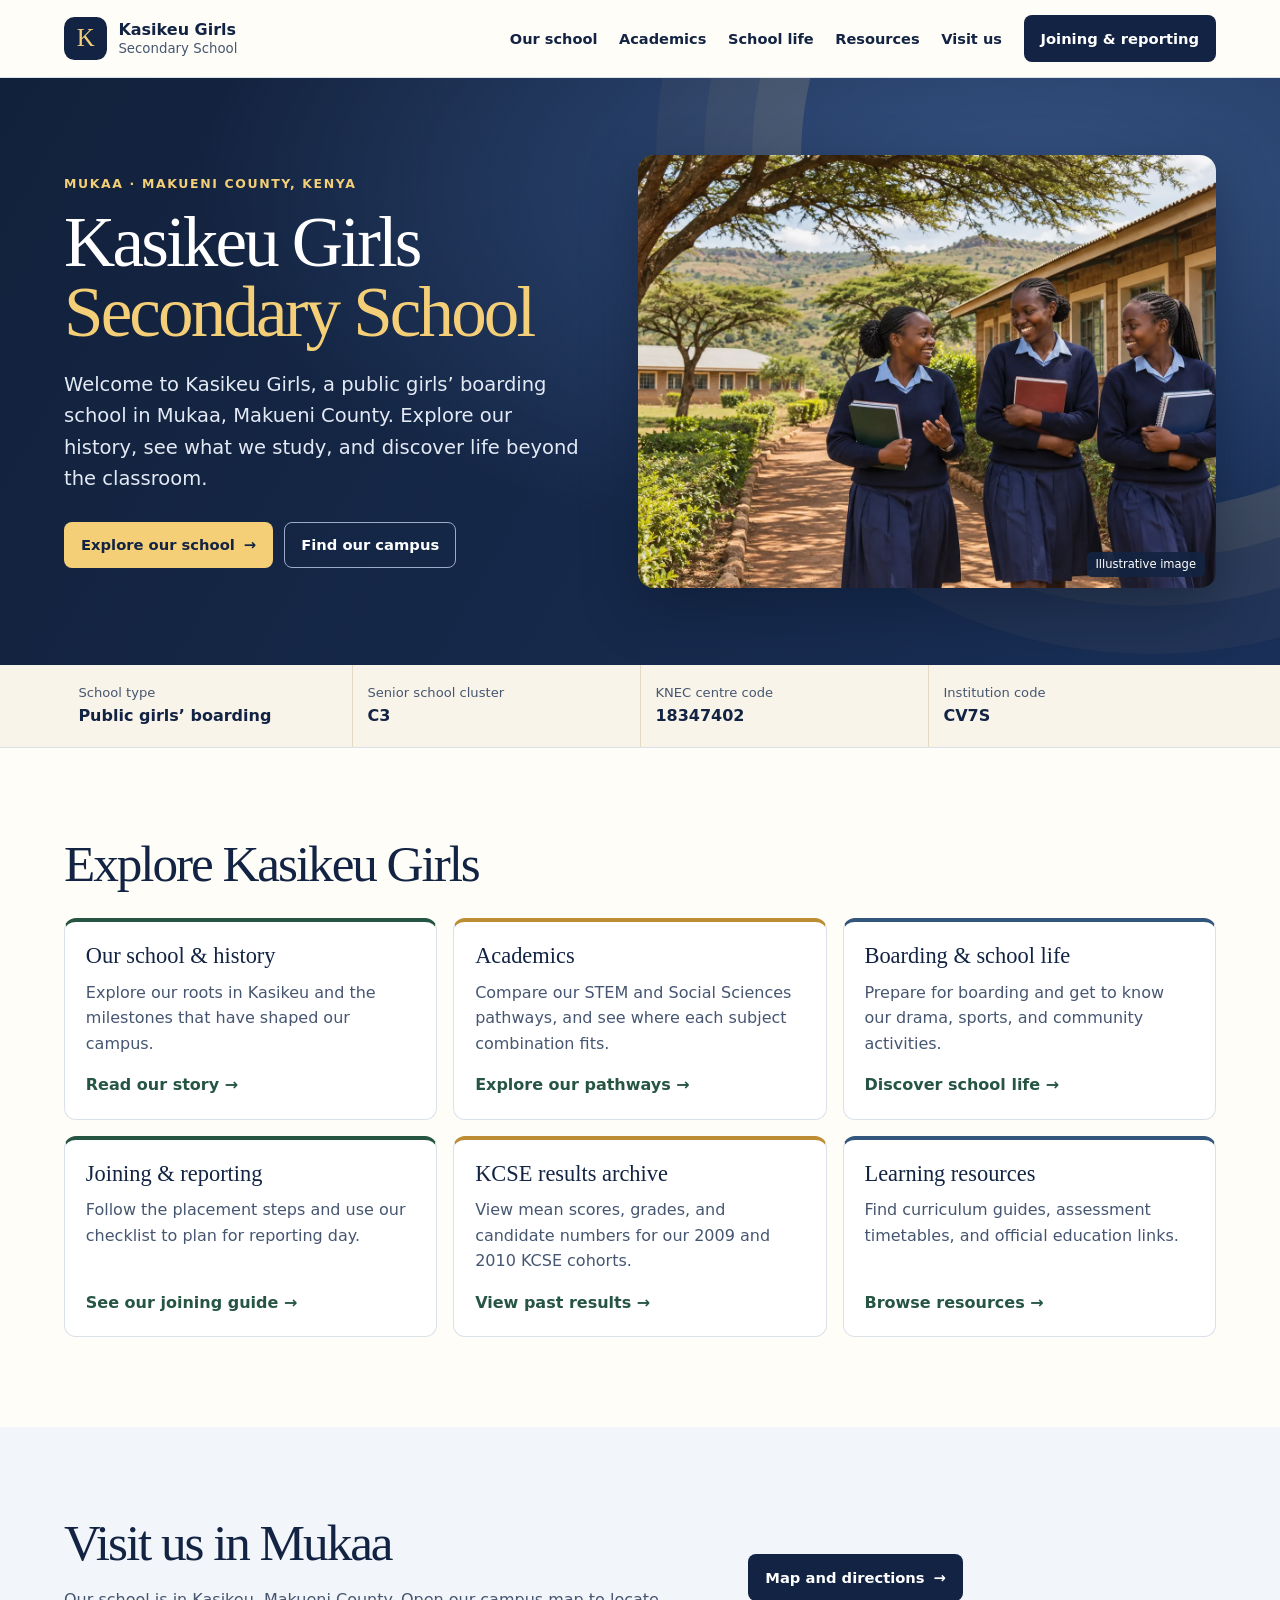
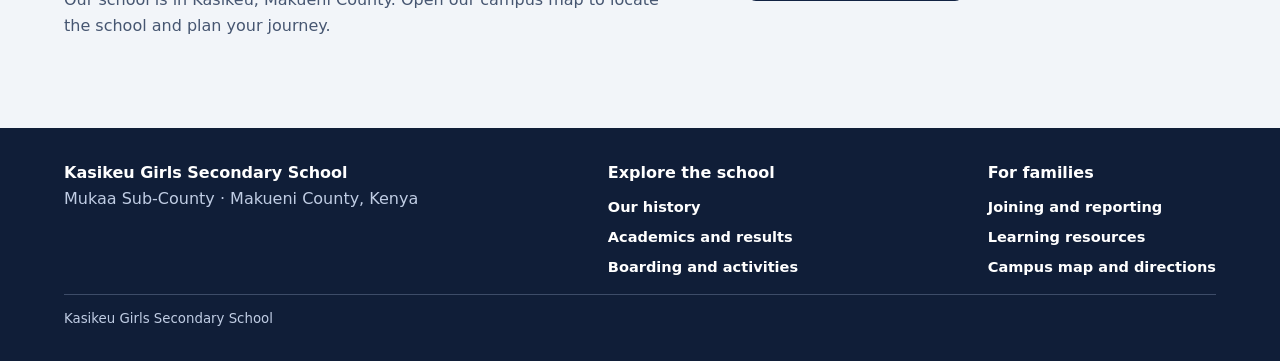
==== commit c568d31b: "Expand school website into dedicated pages" ====
--- a/index.html
+++ b/index.html
@@ -1,234 +1,124 @@
-<!doctype html>
-<html lang="en-KE">
-<head>
-  <meta charset="utf-8">
-  <meta name="viewport" content="width=device-width, initial-scale=1">
-  <meta name="description" content="Explore the history, KCSE records, co-curricular life, academics, and location of Kasikeu Girls Secondary School in Mukaa, Makueni County.">
-  <meta name="theme-color" content="#122343">
-  <title>Kasikeu Girls Secondary School | Makueni County</title>
-  <link rel="stylesheet" href="styles.css">
-  <script src="content.js" defer></script>
-  <script src="site.js" defer></script>
-</head>
-<body>
-  <a class="skip" href="#main">Skip to content</a>
-  <header class="header">
-    <div class="wrap header-inner">
-      <a class="brand" href="#top">
-        <span class="brand-mark" id="school-mark" aria-hidden="true">K</span>
-        <span><strong id="school-name">Kasikeu Girls</strong><small id="school-tagline">Secondary School</small></span>
-      </a>
-      <button class="menu" type="button" aria-controls="site-nav" aria-expanded="false" hidden>Menu</button>
-      <nav id="site-nav" aria-label="Main navigation">
-        <a href="#about">Our history</a>
-        <a href="#performance">Academics</a>
-        <a href="#school-life">School life</a>
-        <a href="#contact">Visit us</a>
-        <a class="button button-primary" href="#admissions">Admissions</a>
-      </nav>
-    </div>
-  </header>
-  <main id="main">
-    <section class="hero" id="top" aria-labelledby="hero-title">
-      <div class="wrap hero-grid">
-        <div class="hero-copy">
-          <p class="eyebrow" id="hero-location">Mukaa · Makueni County, Kenya</p>
-          <h1 id="hero-title">Kasikeu Girls <em>Secondary School</em></h1>
-          <p id="hero-subtitle" hidden></p>
-          <p id="hero-description">Welcome to Kasikeu Girls, a public girls’ boarding school in Mukaa, Makueni County. Explore our history, see what we study, and discover life beyond the classroom.</p>
-          <div class="actions">
-            <a class="button button-gold" id="hero-admissions" href="#about">Explore our school <span aria-hidden="true">→</span></a>
-            <a class="button button-outline" id="hero-academics" href="#contact">Find our campus</a>
-          </div>
-        </div>
-        <figure class="hero-visual">
-          <img src="school-hero.webp" alt="Illustrative scene of three learners walking together outside a Kenyan school" width="1440" height="960" fetchpriority="high">
-          <figcaption>Illustrative image</figcaption>
-        </figure>
-      </div>
-      <dl class="wrap extra-facts" id="hero-facts" hidden></dl>
-    </section>
-    <div class="facts">
-      <dl class="wrap facts-grid">
-        <div><dt>School type</dt><dd>Public girls’ boarding</dd></div>
-        <div><dt>Senior school cluster</dt><dd>C3</dd></div>
-        <div><dt>KNEC centre code</dt><dd>18347402</dd></div>
-        <div><dt>Institution code</dt><dd>CV7S</dd></div>
-      </dl>
-    </div>
-    <section class="section wrap" id="about" aria-labelledby="about-title">
-      <div class="split about-layout">
-        <div>
-          <p class="eyebrow" id="about-label">Our history</p>
-          <h2 id="about-title">Rooted in Kasikeu</h2>
-          <p class="intro" id="about-description">Our story is rooted in Kasikeu, where we have grown as a girls’ school in Mukaa Sub-County, Makueni County.</p>
-          <p class="intro">From early investment in classrooms to the expansion of our campus, the milestones below tell part of our school’s story. Today, we are a public C3 girls’ boarding senior school.</p>
-        </div>
-        <figure class="learning-image">
-          <img src="school-learning.webp" alt="Illustrative scene of two learners working together at a classroom desk" width="1050" height="700" loading="lazy">
-          <figcaption>Illustrative image</figcaption>
-        </figure>
-      </div>
-      <ol class="milestones" aria-label="School history milestones">
-        <li><time datetime="2004">2004</time><h3>Classroom development</h3><p>A classroom construction project at our school received funding through Kilome constituency.</p></li>
-        <li><span class="year">2009–2010</span><h3>Our KCSE candidates</h3><p>Thirteen of our students sat the KCSE in 2009, followed by 23 in 2010.</p><a href="#performance">See our KCSE results</a></li>
-        <li><span class="year">2018–2019</span><h3>Campus expansion</h3><p>Work continued on a building for our administration block and three classrooms with support from Kilome NG-CDF.</p></li>
-        <li><time datetime="2025">2025</time><h3>Senior school transition</h3><p>We joined Kenya’s senior school register as a public C3 girls’ boarding school.</p></li>
-      </ol>
-      <aside class="note school-mission" id="about-note" hidden>
-        <h3 id="about-note-title">Our mission</h3>
-        <p id="about-note-text"></p>
-        <img id="about-photo" alt="Kasikeu Girls school grounds" loading="lazy" hidden>
-      </aside>
-      <dl class="extra-facts" id="about-facts" hidden></dl>
-    </section>
-    <section class="section performance" id="performance" aria-labelledby="performance-title">
-      <div class="wrap split">
-        <div>
-          <p class="eyebrow">Academics</p>
-          <h2 id="performance-title">Past KCSE results</h2>
-          <p class="intro">In 2009, our KCSE candidates earned a mean score of 4.154. In 2010, our mean rose to 5.174. Today, our senior school programme spans Grades 10–12 under Kenya’s Competency-Based Education framework.</p>
-          <a class="text-link" href="#academics">Explore senior school pathways <span aria-hidden="true">→</span></a>
-        </div>
-        <div class="record-panel">
-          <table>
-            <caption>Kenya Certificate of Secondary Education (KCSE)</caption>
-            <thead><tr><th scope="col">Year</th><th scope="col">Mean points</th><th scope="col">Grade</th><th scope="col">Candidates</th></tr></thead>
-            <tbody>
-              <tr><th scope="row">2009</th><td>4.154</td><td>D+</td><td>13</td></tr>
-              <tr><th scope="row">2010</th><td>5.174</td><td>C−</td><td>23</td></tr>
-            </tbody>
-          </table>
-        </div>
-      </div>
-    </section>
-    <section class="section wrap" id="school-life" aria-labelledby="school-life-title">
-      <p class="eyebrow">School life</p>
-      <h2 id="school-life-title">Beyond the classroom</h2>
-      <div class="life-grid">
-        <article class="life-card">
-          <p class="eyebrow">Drama &amp; media</p>
-          <h3>National drama festival</h3>
-          <p>Our school had an entry in the advert category of the 2019 national secondary school drama festival.</p>
-        </article>
-        <article class="life-card">
-          <p class="eyebrow">County sports</p>
-          <h3>Supporting the school games</h3>
-          <p>In March 2026, our school was designated to accommodate visiting girls’ teams during the Makueni secondary schools games.</p>
-        </article>
-        <article class="life-card">
-          <p class="eyebrow">Community</p>
-          <h3>NURU Initiative partnership</h3>
-          <p>Our partnership with the NURU Initiative began in October 2025.</p>
-          <a href="https://nuru.org.uk/gallery/kasikeu-girls-high-school/">See photos of our school community</a>
-        </article>
-      </div>
-      <p class="source-note">Our school office can help with this term’s clubs, teams, and activity schedule.</p>
-    </section>
-    <section class="section tinted" id="academics" aria-labelledby="academy-title">
-      <div class="wrap">
-          <p class="eyebrow" id="academy-label">Senior school academics</p>
-        <h2 id="academy-title">Grade 10 subject combinations</h2>
-        <p class="intro" id="academy-description">We offer six Grade 10 subject combinations across our STEM and Social Sciences pathways.</p>
-        <div class="pathway-grid">
-          <article class="pathway">
-            <p class="eyebrow">Pure and applied sciences</p>
-            <h3>STEM</h3>
-          <p class="pathway-description">Compare options in laboratory sciences, agriculture, computing, and technical subjects.</p>
-            <ul>
-              <li><strong>ST1048</strong><span>Biology, Chemistry, Physics</span></li>
-              <li><strong>ST2057</strong><span>Agriculture, Biology, Computer Studies</span></li>
-              <li><strong>ST2025</strong><span>Computer Studies, Electricity, Home Science</span></li>
-            </ul>
-          </article>
-          <article class="pathway">
-            <p class="eyebrow">Humanities and business studies</p>
-            <h3>Social Sciences</h3>
-          <p class="pathway-description">Compare options in business, literature, languages, geography, and history.</p>
-            <ul>
-              <li><strong>SS2009</strong><span>Business Studies, Christian Religious Education, Literature in English</span></li>
-              <li><strong>SS2025</strong><span>Business Studies, Geography, History &amp; Citizenship</span></li>
-              <li><strong>SS2018</strong><span>Fasihi ya Kiswahili, Geography, History &amp; Citizenship</span></li>
-            </ul>
-          </article>
-        </div>
-        <p class="source-note">Check <a href="https://selection-and-placement.kemis.go.ke/">KEMIS</a> for the subject combinations available in your intake.</p>
-        <div class="note results" id="school-results" hidden></div>
-      </div>
-    </section>
-    <section class="section wrap" id="families" aria-labelledby="families-title">
-      <div class="split family-layout">
-        <div>
-          <p class="eyebrow">Family guide</p>
-          <h2 id="families-title">Getting ready to join</h2>
-          <p class="intro">Once your placement with us is confirmed, use our joining instructions to plan your first day and prepare for boarding.</p>
-          <a class="text-link" href="https://selection-and-placement.kemis.go.ke/">Track placement through KEMIS <span aria-hidden="true">↗</span></a>
-        </div>
-        <div class="family-questions">
-          <details open>
-            <summary>What should we check in the joining instructions?</summary>
-            <p>Our joining instructions are where you’ll find your reporting date and time, approved fees and payment channels, documents to bring, and uniform and boarding requirements.</p>
-          </details>
-          <details>
-            <summary>What can we ask about before reporting?</summary>
-            <p>Ask our school office about transport, visiting arrangements, and what to pack. If your child needs medication, dietary accommodations, or learning support, speak with us before reporting.</p>
-          </details>
-          <details>
-            <summary>How can we compare subject combinations?</summary>
-            <p>Start with subjects the learner enjoys and wants to pursue. Compare the three subjects in each combination, then check the combination code and current availability in KEMIS.</p>
-          </details>
-          <details>
-            <summary>What if we need help with KEMIS?</summary>
-            <p>The Ministry’s portal lists <a href="mailto:support@kemis.go.ke">support@kemis.go.ke</a> for help with selection and placement.</p>
-          </details>
-        </div>
-      </div>
-    </section>
-    <section class="section admissions" id="admissions" aria-labelledby="admissions-title">
-      <div class="wrap split">
-        <div>
-          <p class="eyebrow" id="admissions-label">Admissions</p>
-          <h2 id="admissions-title">Joining Grade 10</h2>
-          <p class="intro" id="admissions-description">To join us in Grade 10, use the Ministry of Education’s KEMIS portal for senior school selection and placement. Search for Kasikeu Girls High School using our institution code, CV7S.</p>
-          <a class="button button-gold" href="https://selection-and-placement.kemis.go.ke/">Open the KEMIS portal <span aria-hidden="true">↗</span></a>
-        </div>
-        <ol class="steps">
-          <li><div><h3>Review your choices</h3><p>Find our school and check our subject combinations in KEMIS.</p></div></li>
-          <li><div><h3>Check placement</h3><p>Use the portal to see your placement when the Ministry releases it.</p></div></li>
-          <li><div><h3>Read our joining instructions</h3><p>Once you’re placed with us, check the reporting date, what to bring, and approved fees before you travel.</p></div></li>
-        </ol>
-      </div>
-      <div class="wrap local-admissions" id="local-admissions" hidden></div>
-    </section>
-    <div class="wrap section updates" id="school-updates" hidden></div>
-    <section class="section wrap" id="contact" aria-labelledby="contact-title">
-      <div class="split">
-        <div>
-          <p class="eyebrow" id="contact-label">Visit the school</p>
-          <h2 id="contact-title">Find Kasikeu Girls</h2>
-          <p class="intro" id="contact-address">Kasikeu, Mukaa Sub-County<br>Makueni County, Kenya</p>
-          <a class="button button-primary" href="https://www.google.com/maps/dir/?api=1&amp;destination=-1.93804,37.37676">Get directions <span aria-hidden="true">↗</span></a>
-        </div>
-        <aside class="note">
-          <h3>Admissions enquiries</h3>
-          <p id="contact-description">Planning to join us? Check your placement and joining instructions through the <a href="https://selection-and-placement.kemis.go.ke/">KEMIS portal</a>.</p>
-          <div id="contact-details" hidden></div>
-        </aside>
-      </div>
-      <div class="campus-map">
-        <iframe title="Map showing Kasikeu Girls Secondary School in Mukaa, Makueni County" src="https://www.openstreetmap.org/export/embed.html?bbox=37.3675%2C-1.9455%2C37.3860%2C-1.9305&amp;layer=mapnik&amp;marker=-1.93804%2C37.37676" loading="lazy" referrerpolicy="strict-origin-when-cross-origin"></iframe>
-        <a href="https://www.openstreetmap.org/?mlat=-1.93804&amp;mlon=37.37676#map=16/-1.93804/37.37676">Open the map in OpenStreetMap <span aria-hidden="true">↗</span></a>
-      </div>
-    </section>
-  </main>
-  <footer>
-    <div class="wrap footer-inner">
-      <div><strong id="footer-name">Kasikeu Girls Secondary School</strong><p id="footer-subtitle" hidden></p><p id="footer-description">Mukaa Sub-County · Makueni County, Kenya</p></div>
-      <nav aria-label="Footer navigation">
-        <a href="#about">History</a><a href="#performance">KCSE results</a><a href="#school-life">School life</a><a href="#families">Family guide</a><a href="#contact">Location</a>
-      </nav>
-      <small id="footer-copy">Kasikeu Girls Secondary School</small>
-    </div>
-  </footer>
-</body>
-</html>
+<!doctype html>
+<html lang="en-KE">
+<head>
+  <meta charset="utf-8">
+  <meta name="viewport" content="width=device-width, initial-scale=1">
+  <meta name="description" content="Welcome to Kasikeu Girls Secondary School. Explore our history, academics, boarding, joining information, and campus in Mukaa, Makueni County.">
+  <meta name="theme-color" content="#122343">
+  <title>Home | Kasikeu Girls Secondary School</title>
+  <link rel="stylesheet" href="styles.css">
+  <script src="content.js" defer></script>
+  <script src="site.js" defer></script>
+</head>
+<body>
+  <a class="skip" href="#main">Skip to content</a>
+  <header class="header">
+    <div class="wrap header-inner">
+      <a class="brand" href="index.html">
+        <span class="brand-mark" id="school-mark" aria-hidden="true">K</span>
+        <span><strong id="school-name">Kasikeu Girls</strong><small id="school-tagline">Secondary School</small></span>
+      </a>
+      <button class="menu" type="button" aria-controls="site-nav" aria-expanded="false" hidden>Menu</button>
+      <nav id="site-nav" aria-label="Main navigation">
+        <a href="about.html">Our school</a>
+        <a href="academics.html">Academics</a>
+        <a href="school-life.html">School life</a>
+        <a href="resources.html">Resources</a>
+        <a href="visit.html">Visit us</a>
+        <a href="joining.html" class="button button-primary">Joining &amp; reporting</a>
+      </nav>
+    </div>
+  </header>
+  <main id="main">
+    <section class="hero" id="top" aria-labelledby="hero-title">
+      <div class="wrap hero-grid">
+        <div class="hero-copy">
+          <p class="eyebrow" id="hero-location">Mukaa · Makueni County, Kenya</p>
+          <h1 id="hero-title">Kasikeu Girls <em>Secondary School</em></h1>
+          <p id="hero-subtitle" hidden></p>
+          <p id="hero-description">Welcome to Kasikeu Girls, a public girls’ boarding school in Mukaa, Makueni County. Explore our history, see what we study, and discover life beyond the classroom.</p>
+          <div class="actions">
+            <a class="button button-gold" id="hero-admissions" href="about.html">Explore our school <span aria-hidden="true">→</span></a>
+            <a class="button button-outline" id="hero-academics" href="visit.html">Find our campus</a>
+          </div>
+        </div>
+        <figure class="hero-visual">
+          <img src="school-hero.webp" alt="Illustrative scene of three learners walking together outside a Kenyan school" width="1440" height="960" fetchpriority="high">
+          <figcaption>Illustrative image</figcaption>
+        </figure>
+      </div>
+      <dl class="wrap extra-facts" id="hero-facts" hidden></dl>
+    </section>
+    <div class="facts">
+      <dl class="wrap facts-grid">
+        <div><dt>School type</dt><dd>Public girls’ boarding</dd></div>
+        <div><dt>Senior school cluster</dt><dd>C3</dd></div>
+        <div><dt>KNEC centre code</dt><dd>18347402</dd></div>
+        <div><dt>Institution code</dt><dd>CV7S</dd></div>
+      </dl>
+    </div>
+    
+    <section class="section wrap home-directory" aria-labelledby="directory-title">
+      <h2 id="directory-title">Explore Kasikeu Girls</h2>
+      <div class="directory-grid">
+        <a class="directory-card" id="about" href="about.html">
+          <h3>Our school &amp; history</h3>
+          <p>Explore our roots in Kasikeu and the milestones that have shaped our campus.</p>
+          <span>Read our story <span aria-hidden="true">→</span></span>
+        </a>
+        <a class="directory-card" id="academics" href="academics.html">
+          <h3>Academics</h3>
+          <p>Compare our STEM and Social Sciences pathways, and see where each subject combination fits.</p>
+          <span>Explore our pathways <span aria-hidden="true">→</span></span>
+        </a>
+        <a class="directory-card" id="school-life" href="school-life.html">
+          <h3>Boarding &amp; school life</h3>
+          <p>Prepare for boarding and get to know our drama, sports, and community activities.</p>
+          <span>Discover school life <span aria-hidden="true">→</span></span>
+        </a>
+        <a class="directory-card" id="admissions" href="joining.html">
+          <h3>Joining &amp; reporting</h3>
+          <p>Follow the placement steps and use our checklist to plan for reporting day.</p>
+          <span>See our joining guide <span aria-hidden="true">→</span></span>
+        </a>
+        <a class="directory-card" id="performance" href="academics.html#performance">
+          <h3>KCSE results archive</h3>
+          <p>View mean scores, grades, and candidate numbers for our 2009 and 2010 KCSE cohorts.</p>
+          <span>View past results <span aria-hidden="true">→</span></span>
+        </a>
+        <a class="directory-card" id="families" href="resources.html">
+          <h3>Learning resources</h3>
+          <p>Find curriculum guides, assessment timetables, and official education links.</p>
+          <span>Browse resources <span aria-hidden="true">→</span></span>
+        </a>
+      </div>
+    </section>
+    <section class="section tinted" id="contact" aria-labelledby="home-visit-title">
+      <div class="wrap split about-layout">
+        <div>
+          <h2 id="home-visit-title">Visit us in Mukaa</h2>
+          <p class="intro">Our school is in Kasikeu, Makueni County. Open our campus map to locate the school and plan your journey.</p>
+        </div>
+        <div><a class="button button-primary" href="visit.html">Map and directions <span aria-hidden="true">→</span></a></div>
+      </div>
+    </section>
+    <div class="wrap section updates" id="school-updates" hidden></div>
+  </main>
+  <footer>
+    <div class="wrap footer-inner detailed-footer">
+      <div>
+        <strong id="footer-name">Kasikeu Girls Secondary School</strong>
+        <p id="footer-subtitle" hidden></p>
+        <p id="footer-description">Mukaa Sub-County · Makueni County, Kenya</p>
+      </div>
+      <nav aria-label="Explore the school"><strong>Explore the school</strong>
+        <a href="about.html">Our history</a><a href="academics.html">Academics and results</a><a href="school-life.html">Boarding and activities</a>
+      </nav>
+      <nav aria-label="Family links"><strong>For families</strong>
+        <a href="joining.html">Joining and reporting</a><a href="resources.html">Learning resources</a><a href="visit.html">Campus map and directions</a>
+      </nav>
+      <small id="footer-copy">Kasikeu Girls Secondary School</small>
+    </div>
+  </footer>
+</body>
+</html>
--- a/styles.css
+++ b/styles.css
@@ -39,6 +39,7 @@
 nav { display: flex; align-items: center; flex-wrap: wrap; gap: 0.6rem 1.35rem; }
 nav a { font-weight: 650; font-size: 0.91rem; text-decoration: none; }
 nav a:hover { text-decoration: underline; }
+nav a[aria-current="page"]:not(.button) { color: var(--green); text-decoration: underline; text-decoration-thickness: 0.13em; }
 .menu, .button { display: inline-flex; align-items: center; justify-content: center; gap: 0.55rem; min-height: 2.8rem; padding: 0.65rem 1rem; border: 1px solid transparent; border-radius: 0.5rem; font: inherit; font-size: 0.92rem; font-weight: 700; text-decoration: none; }
 .menu { color: var(--ink); background: white; border-color: var(--line); cursor: pointer; }
 .button:hover { text-decoration: underline; }
@@ -71,6 +72,30 @@
 .hero .extra-facts { margin-top: -1.5rem; padding-bottom: 1.5rem; }
 .section { padding-block: clamp(3.2rem, 7vw, 6rem); }
 .tinted { background: var(--wash); }
+.page-banner { padding-block: clamp(2.4rem, 5.8vw, 5rem); background: linear-gradient(115deg, #12213b, #27436f); color: white; }
+.page-banner h1 { margin-block: 0.8rem 0.9rem; font-size: clamp(2.55rem, 6vw, 5.25rem); }
+.page-banner p { max-width: 58ch; color: #e4eaf5; font-size: 1.12rem; }
+.breadcrumb { gap: 0.6rem; color: #e4eaf5; font-size: 0.84rem; }
+.breadcrumb a { color: var(--gold); text-decoration: underline; }
+.directory-grid { display: grid; grid-template-columns: repeat(3, minmax(0, 1fr)); gap: 1rem; margin-top: 1.65rem; }
+.directory-card { display: flex; flex-direction: column; min-height: 12rem; padding: 1.3rem; border: 1px solid var(--line); border-top: 4px solid var(--green); border-radius: 0.75rem; background: white; text-decoration: none; }
+.directory-card:nth-child(3n + 2) { border-top-color: #bc8d33; }
+.directory-card:nth-child(3n) { border-top-color: #33577c; }
+.directory-card h3 { font: 1.4rem/1.2 Georgia, serif; }
+.directory-card p { margin-block: 0.6rem 1rem; color: var(--muted); }
+.directory-card > span { margin-top: auto; color: var(--green); font-weight: 700; }
+.directory-card:hover > span { text-decoration: underline; }
+.identity-list { padding-inline: 1.3rem; border: 1px solid var(--line); border-radius: 0.7rem; background: white; }
+.identity-list div { display: flex; flex-wrap: wrap; justify-content: space-between; gap: 0.2rem 0.7rem; padding-block: 0.85rem; }
+.identity-list div + div { border-top: 1px solid var(--line); }
+.identity-list dd { font-weight: 800; }
+.guide-list { margin: 0; padding-inline-start: 1.5rem; }
+.guide-list li + li { margin-top: 0.6rem; }
+.report-checklist { margin: 0; padding: 0.35rem 1.2rem 0.75rem; border: 1px solid var(--line); border-radius: 0.8rem; background: white; }
+.report-checklist legend { padding-inline: 0.4rem; font-weight: 750; }
+.report-checklist label { display: flex; align-items: start; gap: 0.65rem; padding-block: 0.65rem; cursor: pointer; }
+.report-checklist label + label { border-top: 1px solid var(--line); }
+.report-checklist input { margin-top: 0.34rem; accent-color: var(--green); }
 .split { display: grid; grid-template-columns: 1.13fr 0.87fr; gap: clamp(1.4rem, 6vw, 6rem); align-items: start; }
 .intro { margin-top: 1rem; max-width: 61ch; color: var(--muted); }
 .intro + .button { margin-top: 1.4rem; }
@@ -135,6 +160,8 @@
 .footer-inner { display: flex; align-items: start; justify-content: space-between; flex-wrap: wrap; gap: 1rem 2rem; }
 .footer-inner p, footer small { color: #c0cde4; }
 footer small { flex-basis: 100%; border-top: 1px solid #a1b3d34f; padding-top: 0.8rem; }
+.detailed-footer nav { display: flex; flex-direction: column; align-items: flex-start; gap: 0.4rem; }
+.detailed-footer nav strong { margin-bottom: 0.2rem; }
 @media (max-width: 56rem) {
   .header-inner nav { flex-basis: 100%; }
   .header-inner nav a:not(.button) { padding-block: 0.4rem; }
@@ -146,9 +173,11 @@
   .facts-grid div:nth-child(n+3) { border-top: 1px solid #e4d9c3; }
   .pathway-grid, .update-grid { grid-template-columns: 1fr; }
   .milestones, .life-grid { grid-template-columns: repeat(2, minmax(0, 1fr)); }
+  .directory-grid { grid-template-columns: repeat(2, minmax(0, 1fr)); }
 }
 @media (max-width: 34rem) {
-  .life-grid { grid-template-columns: 1fr; }
+  .life-grid, .directory-grid { grid-template-columns: 1fr; }
+  .directory-card { min-height: 0; }
 }
 @media (prefers-reduced-motion: reduce) {
   html { scroll-behavior: auto; }
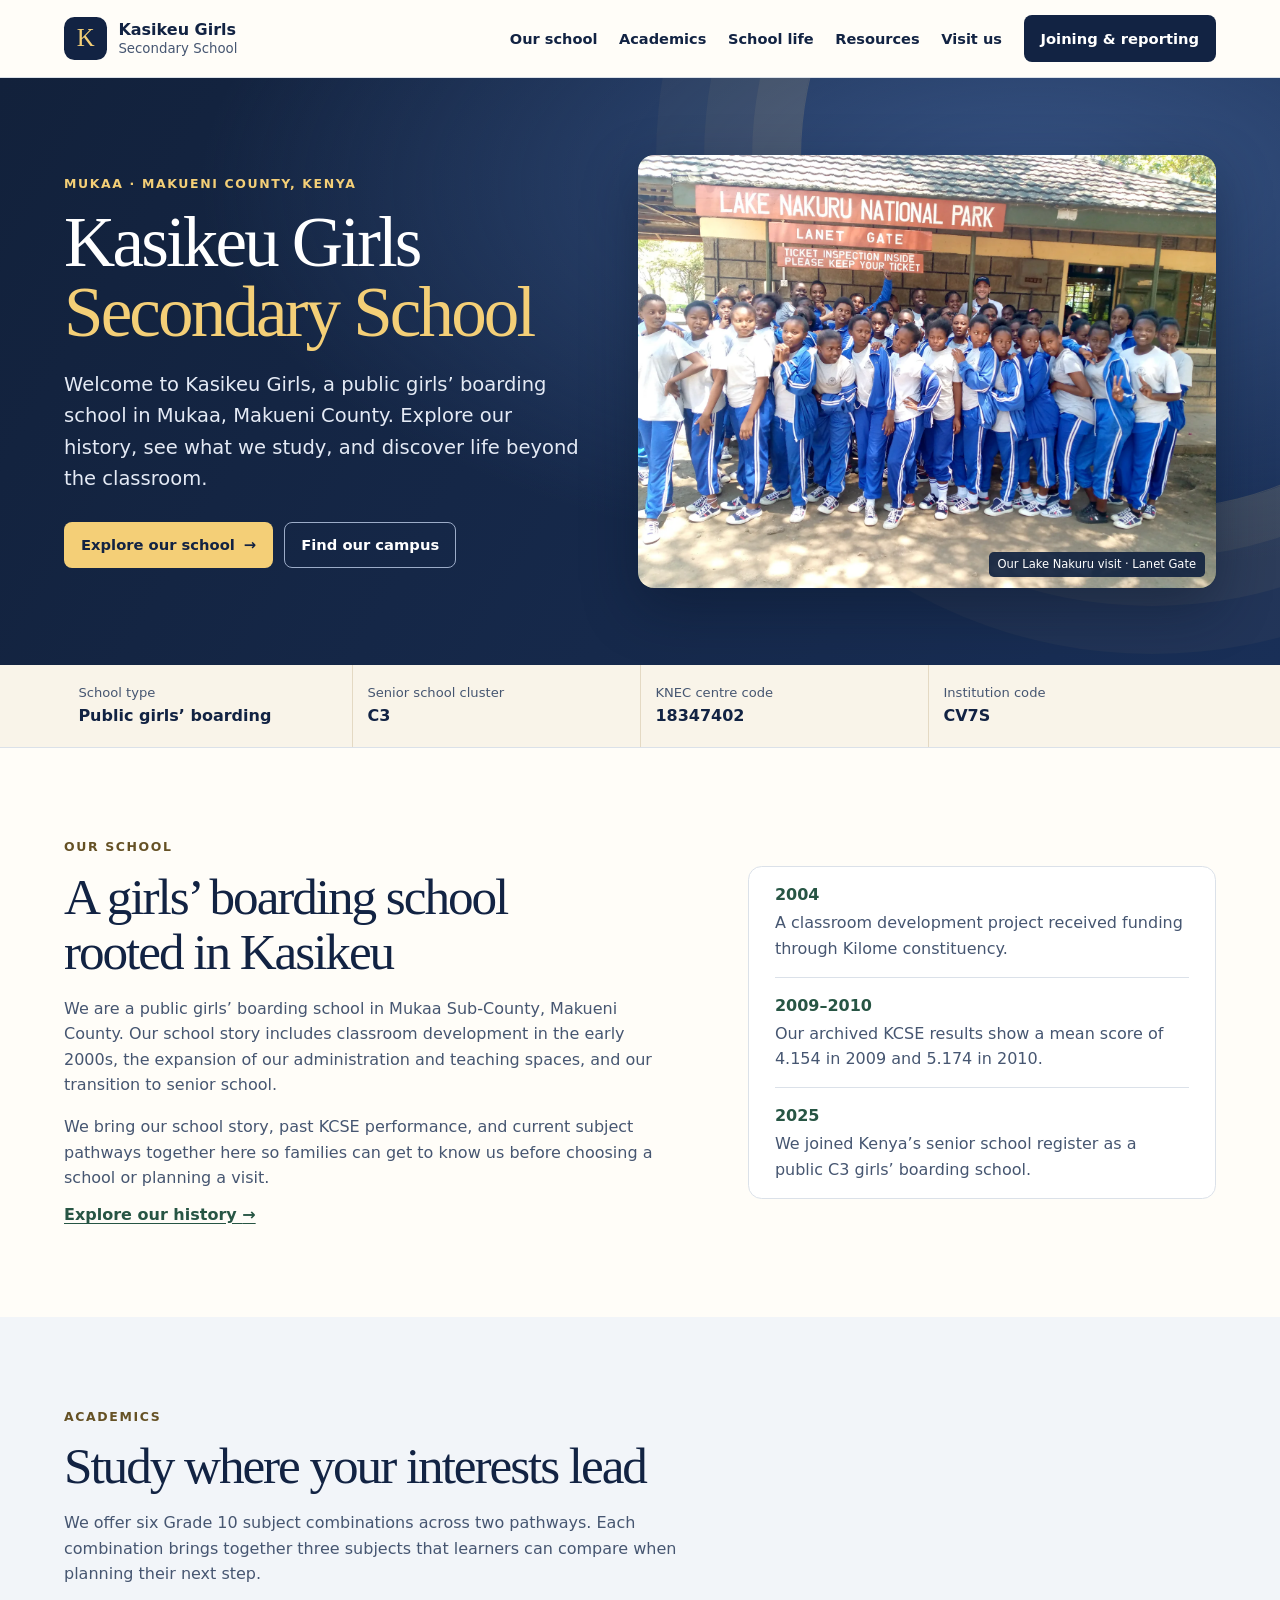
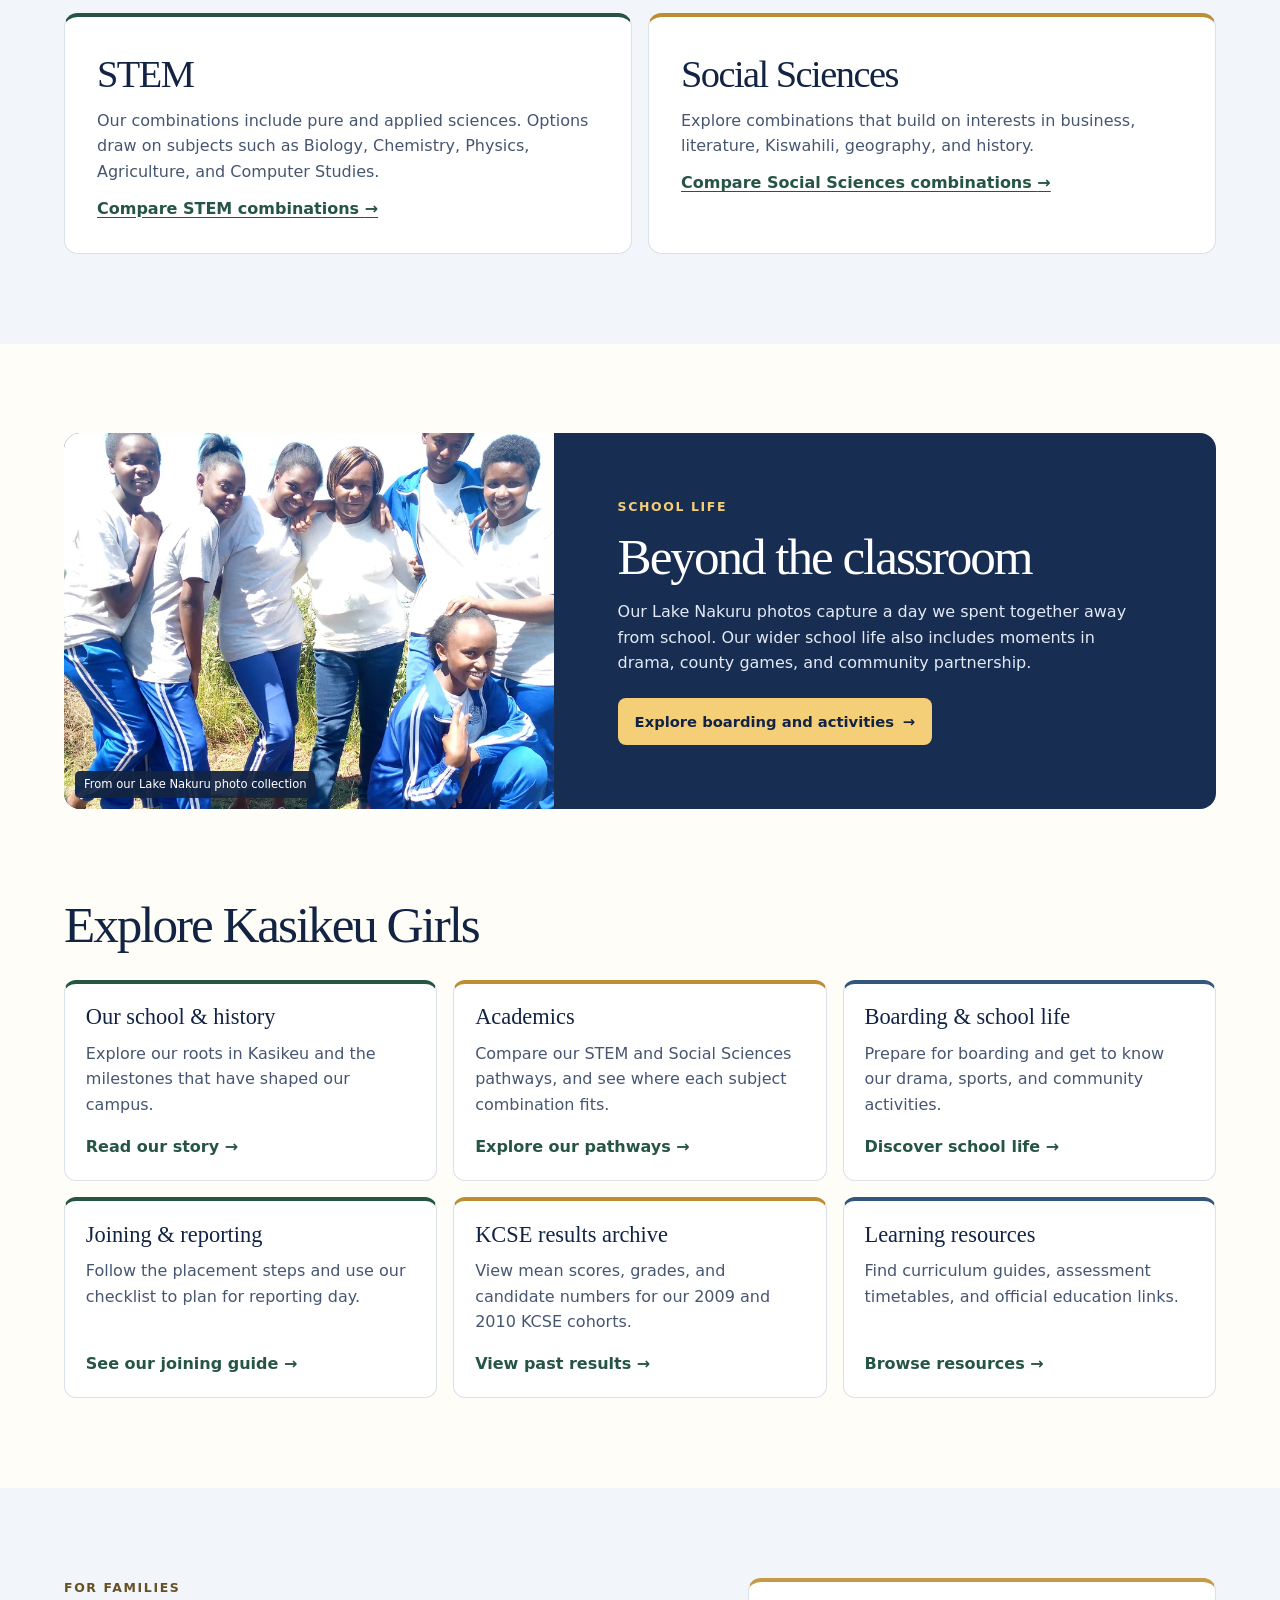
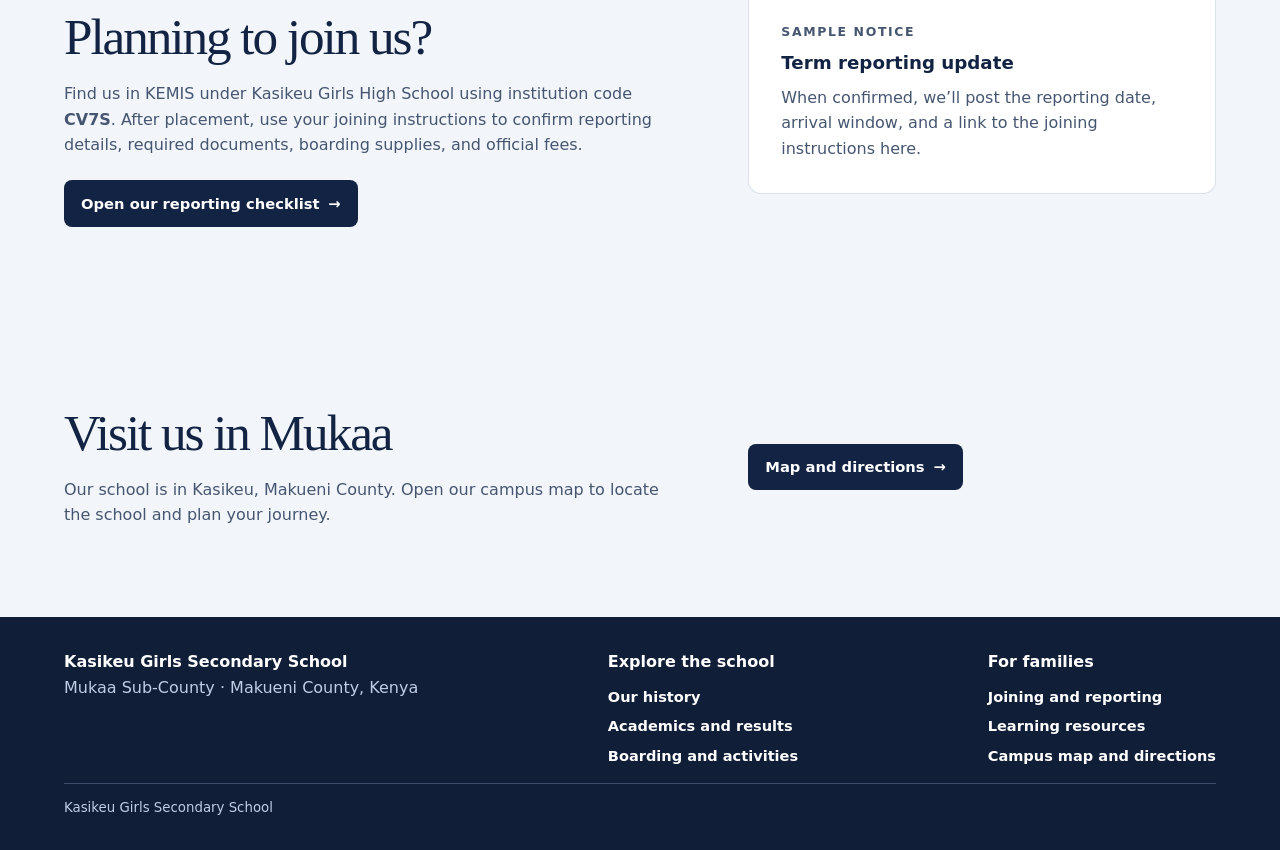
==== commit 2195bc16: "Expand homepage with school trip banners Expand homepage with school trip banners" ====
--- a/index.html
+++ b/index.html
@@ -43,8 +43,8 @@
           </div>
         </div>
         <figure class="hero-visual">
-          <img src="school-hero.webp" alt="Illustrative scene of three learners walking together outside a Kenyan school" width="1440" height="960" fetchpriority="high">
-          <figcaption>Illustrative image</figcaption>
+          <img src="lake-nakuru-group.webp" alt="Kasikeu Girls group photo at Lanet Gate, Lake Nakuru National Park" width="1600" height="1200" fetchpriority="high">
+          <figcaption>Our Lake Nakuru visit · Lanet Gate</figcaption>
         </figure>
       </div>
       <dl class="wrap extra-facts" id="hero-facts" hidden></dl>
@@ -57,7 +57,55 @@
         <div><dt>Institution code</dt><dd>CV7S</dd></div>
       </dl>
     </div>
-    
+    <section class="section wrap home-story" aria-labelledby="home-story-title">
+      <div class="split">
+        <div>
+          <p class="eyebrow">Our school</p>
+          <h2 id="home-story-title">A girls’ boarding school rooted in Kasikeu</h2>
+          <p class="intro">We are a public girls’ boarding school in Mukaa Sub-County, Makueni County. Our school story includes classroom development in the early 2000s, the expansion of our administration and teaching spaces, and our transition to senior school.</p>
+          <p class="intro">We bring our school story, past KCSE performance, and current subject pathways together here so families can get to know us before choosing a school or planning a visit.</p>
+          <a class="text-link" href="about.html">Explore our history <span aria-hidden="true">→</span></a>
+        </div>
+        <div class="home-milestones">
+          <div><strong>2004</strong><p>A classroom development project received funding through Kilome constituency.</p></div>
+          <div><strong>2009–2010</strong><p>Our archived KCSE results show a mean score of 4.154 in 2009 and 5.174 in 2010.</p></div>
+          <div><strong>2025</strong><p>We joined Kenya’s senior school register as a public C3 girls’ boarding school.</p></div>
+        </div>
+      </div>
+    </section>
+    <section class="section tinted home-learning" aria-labelledby="home-learning-title">
+      <div class="wrap">
+        <p class="eyebrow">Academics</p>
+        <h2 id="home-learning-title">Study where your interests lead</h2>
+        <p class="intro">We offer six Grade 10 subject combinations across two pathways. Each combination brings together three subjects that learners can compare when planning their next step.</p>
+        <div class="home-pathways">
+          <article class="pathway">
+            <h3>STEM</h3>
+            <p class="pathway-description">Our combinations include pure and applied sciences. Options draw on subjects such as Biology, Chemistry, Physics, Agriculture, and Computer Studies.</p>
+            <a class="text-link" href="academics.html#academics">Compare STEM combinations <span aria-hidden="true">→</span></a>
+          </article>
+          <article class="pathway">
+            <h3>Social Sciences</h3>
+            <p class="pathway-description">Explore combinations that build on interests in business, literature, Kiswahili, geography, and history.</p>
+            <a class="text-link" href="academics.html#academics">Compare Social Sciences combinations <span aria-hidden="true">→</span></a>
+          </article>
+        </div>
+      </div>
+    </section>
+    <section class="section wrap" aria-labelledby="trip-banner-title">
+      <div class="trip-banner">
+        <figure>
+          <img src="lake-nakuru-students.webp" alt="Kasikeu Girls students together outdoors during the Lake Nakuru visit" width="810" height="1080" loading="lazy">
+          <figcaption>From our Lake Nakuru photo collection</figcaption>
+        </figure>
+        <div>
+          <p class="eyebrow">School life</p>
+          <h2 id="trip-banner-title">Beyond the classroom</h2>
+          <p>Our Lake Nakuru photos capture a day we spent together away from school. Our wider school life also includes moments in drama, county games, and community partnership.</p>
+          <a class="button button-gold" href="school-life.html">Explore boarding and activities <span aria-hidden="true">→</span></a>
+        </div>
+      </div>
+    </section>
     <section class="section wrap home-directory" aria-labelledby="directory-title">
       <h2 id="directory-title">Explore Kasikeu Girls</h2>
       <div class="directory-grid">
@@ -93,6 +141,22 @@
         </a>
       </div>
     </section>
+    <section class="section tinted" aria-labelledby="family-start-title">
+      <div class="wrap split">
+        <div>
+          <p class="eyebrow">For families</p>
+          <h2 id="family-start-title">Planning to join us?</h2>
+          <p class="intro">Find us in KEMIS under Kasikeu Girls High School using institution code <strong>CV7S</strong>. After placement, use your joining instructions to confirm reporting details, required documents, boarding supplies, and official fees.</p>
+          <a class="button button-primary" href="joining.html#checklist">Open our reporting checklist <span aria-hidden="true">→</span></a>
+        </div>
+        <aside class="note" id="sample-school-notice">
+          <p class="eyebrow">Sample notice</p>
+          <h3>Term reporting update</h3>
+          <p>When confirmed, we’ll post the reporting date, arrival window, and a link to the joining instructions here.</p>
+        </aside>
+      </div>
+    </section>
+    <div class="wrap section updates" id="school-updates" hidden></div>
     <section class="section tinted" id="contact" aria-labelledby="home-visit-title">
       <div class="wrap split about-layout">
         <div>
@@ -102,7 +166,6 @@
         <div><a class="button button-primary" href="visit.html">Map and directions <span aria-hidden="true">→</span></a></div>
       </div>
     </section>
-    <div class="wrap section updates" id="school-updates" hidden></div>
   </main>
   <footer>
     <div class="wrap footer-inner detailed-footer">
--- a/styles.css
+++ b/styles.css
@@ -85,6 +85,22 @@
 .directory-card p { margin-block: 0.6rem 1rem; color: var(--muted); }
 .directory-card > span { margin-top: auto; color: var(--green); font-weight: 700; }
 .directory-card:hover > span { text-decoration: underline; }
+.home-story .split { align-items: center; }
+.home-milestones { display: grid; border: 1px solid var(--line); background: white; border-radius: 0.85rem; padding-inline: clamp(1rem, 3vw, 1.6rem); }
+.home-milestones div { padding-block: 0.95rem; }
+.home-milestones div + div { border-top: 1px solid var(--line); }
+.home-milestones strong { color: var(--green); }
+.home-milestones p { margin-top: 0.15rem; color: var(--muted); }
+.home-pathways { display: grid; grid-template-columns: repeat(2, minmax(0, 1fr)); gap: 1rem; margin-top: 1.6rem; }
+.trip-banner { display: grid; grid-template-columns: minmax(0, 0.85fr) minmax(0, 1.15fr); overflow: hidden; border-radius: 1rem; color: white; background: var(--navy); }
+.trip-banner figure { margin: 0; position: relative; min-height: 20rem; }
+.trip-banner img { position: absolute; inset: 0; width: 100%; height: 100%; object-fit: cover; object-position: center 35%; }
+.trip-banner figcaption { position: absolute; inset: auto 0.7rem 0.7rem; width: fit-content; padding: 0.25rem 0.55rem; border-radius: 0.3rem; background: #132441ed; color: white; font-size: 0.72rem; }
+.trip-banner > div { align-self: center; padding: clamp(1.5rem, 5vw, 4rem); }
+.trip-banner .eyebrow { color: var(--gold); }
+.trip-banner > div > p:not(.eyebrow) { margin-block: 0.9rem 1.4rem; color: #e4eaf5; }
+.home-directory { padding-top: 0; }
+#sample-school-notice .eyebrow { margin-bottom: 0.55rem; }
 .identity-list { padding-inline: 1.3rem; border: 1px solid var(--line); border-radius: 0.7rem; background: white; }
 .identity-list div { display: flex; flex-wrap: wrap; justify-content: space-between; gap: 0.2rem 0.7rem; padding-block: 0.85rem; }
 .identity-list div + div { border-top: 1px solid var(--line); }
@@ -176,7 +192,8 @@
   .directory-grid { grid-template-columns: repeat(2, minmax(0, 1fr)); }
 }
 @media (max-width: 34rem) {
-  .life-grid, .directory-grid { grid-template-columns: 1fr; }
+  .life-grid, .directory-grid, .home-pathways, .trip-banner { grid-template-columns: 1fr; }
+  .trip-banner figure { min-height: 16rem; }
   .directory-card { min-height: 0; }
 }
 @media (prefers-reduced-motion: reduce) {
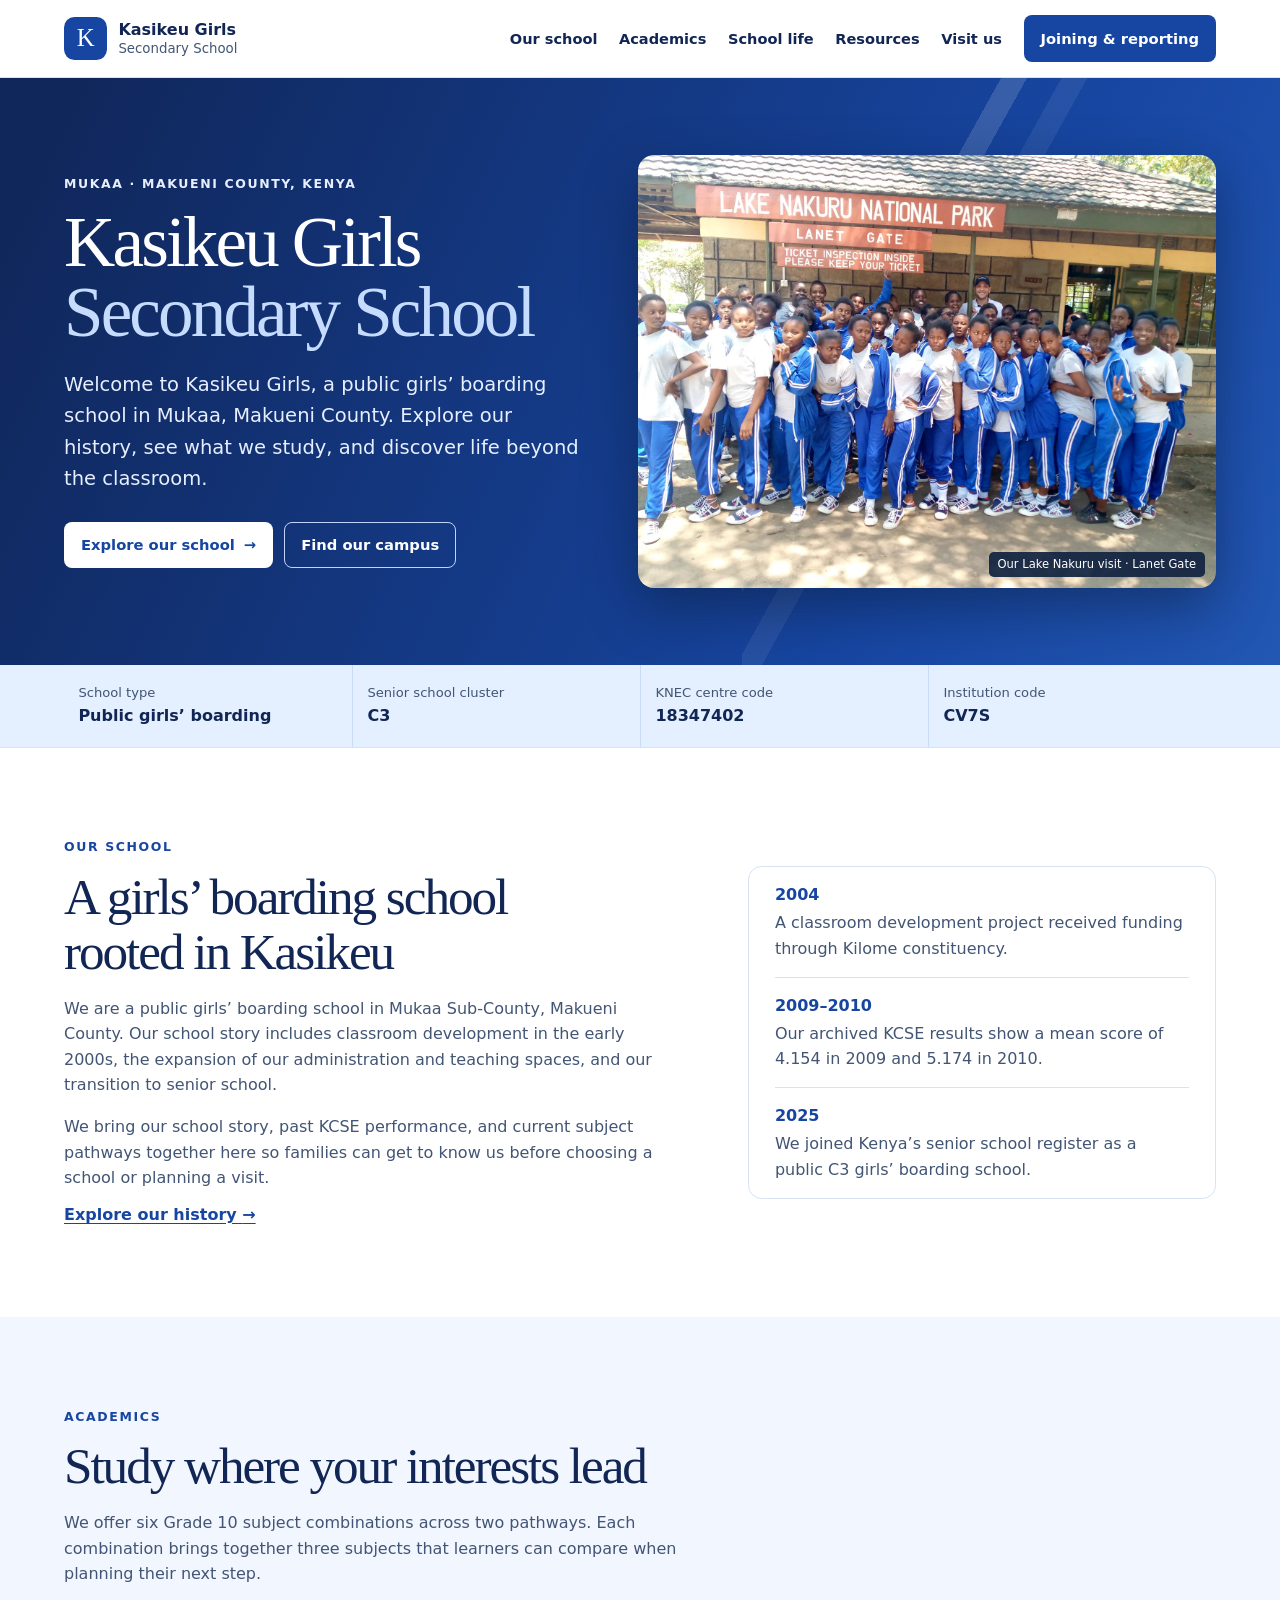
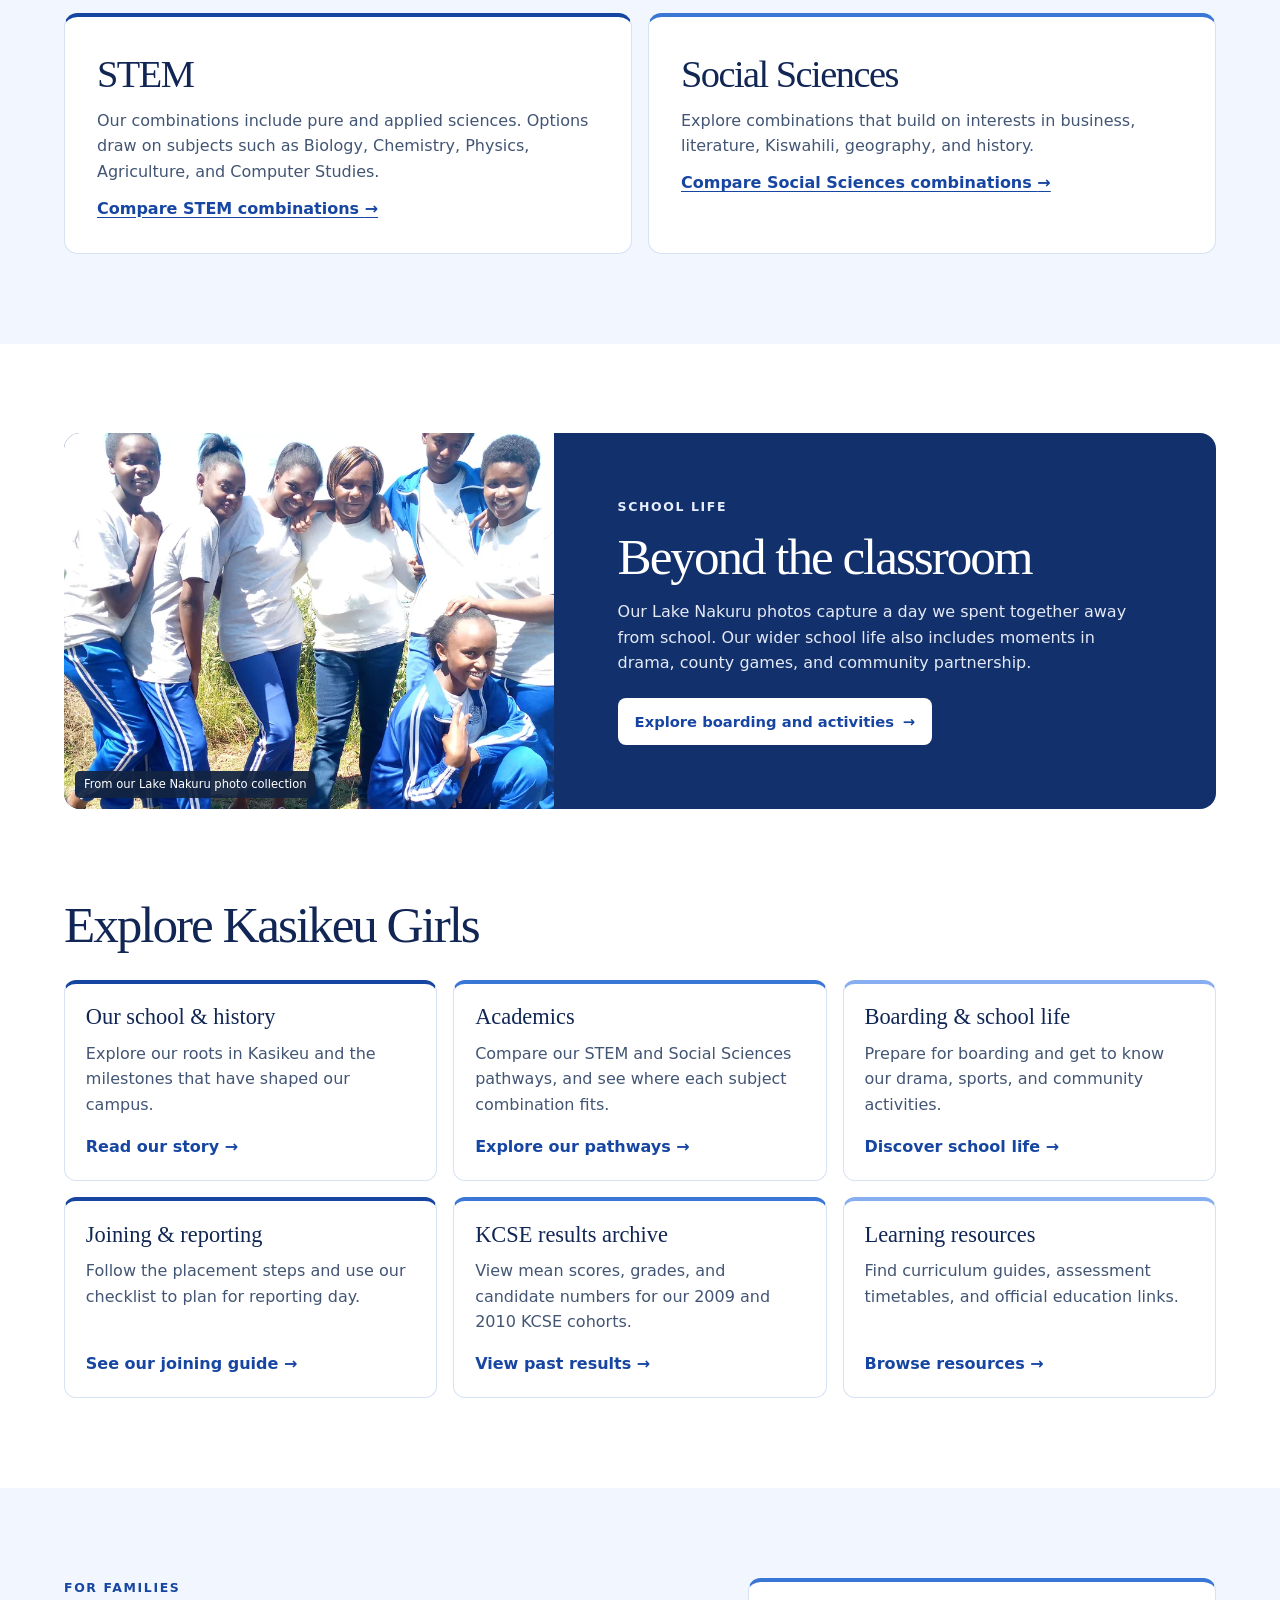
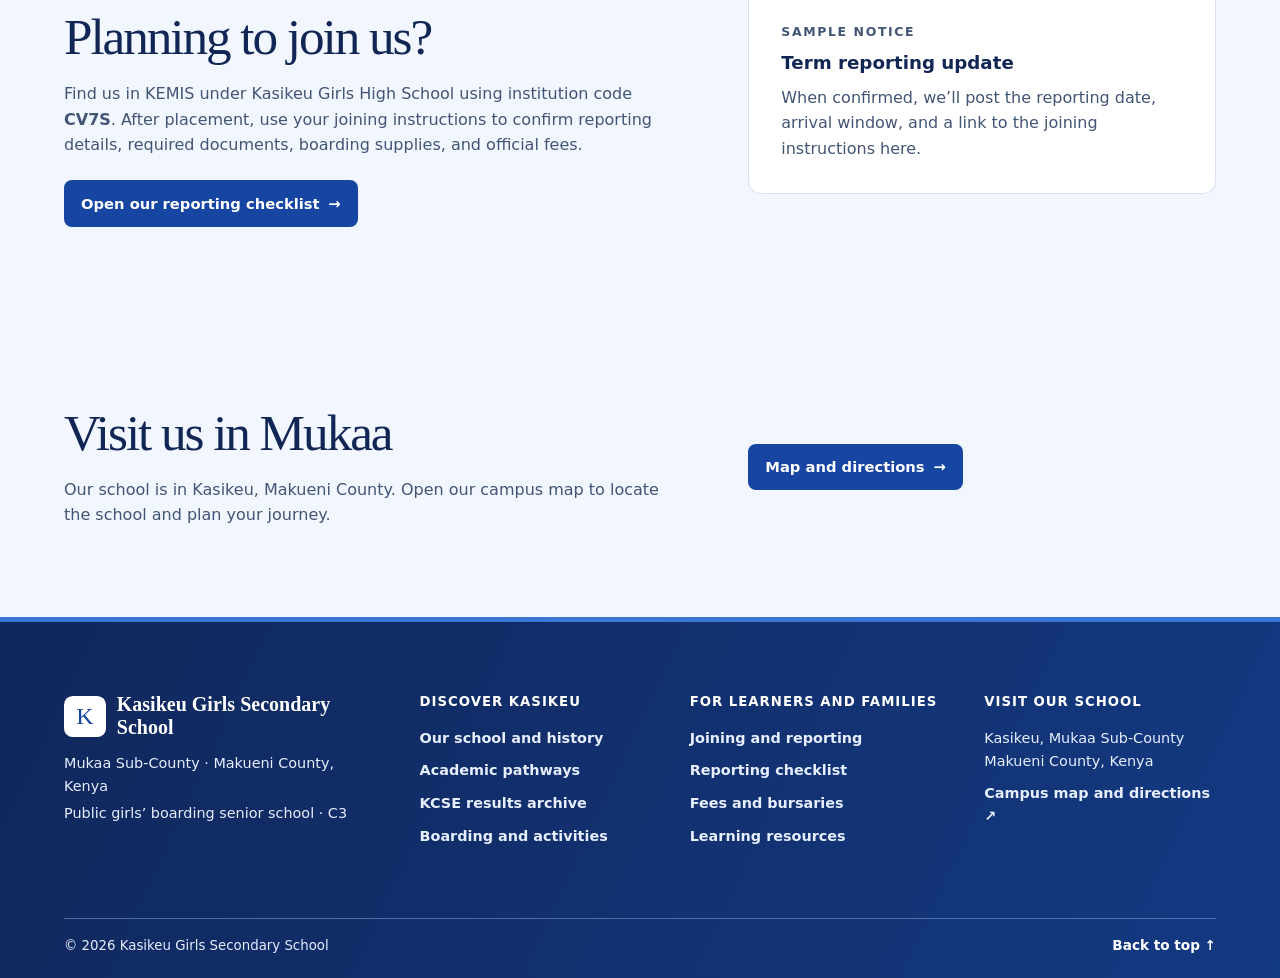
==== commit 98dd4127: "Use tracksuit colors and expand the footer" ====
--- a/index.html
+++ b/index.html
@@ -4,7 +4,7 @@
   <meta charset="utf-8">
   <meta name="viewport" content="width=device-width, initial-scale=1">
   <meta name="description" content="Welcome to Kasikeu Girls Secondary School. Explore our history, academics, boarding, joining information, and campus in Mukaa, Makueni County.">
-  <meta name="theme-color" content="#122343">
+  <meta name="theme-color" content="#1746a2">
   <title>Home | Kasikeu Girls Secondary School</title>
   <link rel="stylesheet" href="styles.css">
   <script src="content.js" defer></script>
@@ -38,7 +38,7 @@
           <p id="hero-subtitle" hidden></p>
           <p id="hero-description">Welcome to Kasikeu Girls, a public girls’ boarding school in Mukaa, Makueni County. Explore our history, see what we study, and discover life beyond the classroom.</p>
           <div class="actions">
-            <a class="button button-gold" id="hero-admissions" href="about.html">Explore our school <span aria-hidden="true">→</span></a>
+            <a class="button button-light" id="hero-admissions" href="about.html">Explore our school <span aria-hidden="true">→</span></a>
             <a class="button button-outline" id="hero-academics" href="visit.html">Find our campus</a>
           </div>
         </div>
@@ -102,7 +102,7 @@
           <p class="eyebrow">School life</p>
           <h2 id="trip-banner-title">Beyond the classroom</h2>
           <p>Our Lake Nakuru photos capture a day we spent together away from school. Our wider school life also includes moments in drama, county games, and community partnership.</p>
-          <a class="button button-gold" href="school-life.html">Explore boarding and activities <span aria-hidden="true">→</span></a>
+          <a class="button button-light" href="school-life.html">Explore boarding and activities <span aria-hidden="true">→</span></a>
         </div>
       </div>
     </section>
@@ -167,20 +167,41 @@
       </div>
     </section>
   </main>
-  <footer>
-    <div class="wrap footer-inner detailed-footer">
-      <div>
-        <strong id="footer-name">Kasikeu Girls Secondary School</strong>
+  <footer class="school-footer" aria-label="School information and links">
+    <div class="wrap footer-grid">
+      <section class="footer-identity" aria-label="Kasikeu Girls Secondary School">
+        <a class="footer-brand" href="index.html">
+          <span class="footer-mark" id="footer-mark" aria-hidden="true">K</span>
+          <span id="footer-name">Kasikeu Girls Secondary School</span>
+        </a>
         <p id="footer-subtitle" hidden></p>
         <p id="footer-description">Mukaa Sub-County · Makueni County, Kenya</p>
-      </div>
-      <nav aria-label="Explore the school"><strong>Explore the school</strong>
-        <a href="about.html">Our history</a><a href="academics.html">Academics and results</a><a href="school-life.html">Boarding and activities</a>
+        <p class="footer-school-type">Public girls’ boarding senior school <span aria-hidden="true">·</span> C3</p>
+      </section>
+      <nav aria-labelledby="footer-discover">
+        <h2 class="footer-heading" id="footer-discover">Discover Kasikeu</h2>
+        <a href="about.html">Our school and history</a>
+        <a href="academics.html">Academic pathways</a>
+        <a href="academics.html#performance">KCSE results archive</a>
+        <a href="school-life.html">Boarding and activities</a>
       </nav>
-      <nav aria-label="Family links"><strong>For families</strong>
-        <a href="joining.html">Joining and reporting</a><a href="resources.html">Learning resources</a><a href="visit.html">Campus map and directions</a>
+      <nav aria-labelledby="footer-families">
+        <h2 class="footer-heading" id="footer-families">For learners and families</h2>
+        <a href="joining.html">Joining and reporting</a>
+        <a href="joining.html#checklist">Reporting checklist</a>
+        <a href="joining.html#fees">Fees and bursaries</a>
+        <a href="resources.html">Learning resources</a>
       </nav>
-      <small id="footer-copy">Kasikeu Girls Secondary School</small>
+      <section class="footer-visit" aria-labelledby="footer-visit">
+        <h2 class="footer-heading" id="footer-visit">Visit our school</h2>
+        <address id="footer-campus-address">Kasikeu, Mukaa Sub-County<br>Makueni County, Kenya</address>
+        <div id="footer-contact-details" hidden></div>
+        <a href="visit.html">Campus map and directions <span aria-hidden="true">↗</span></a>
+      </section>
+    </div>
+    <div class="wrap footer-base">
+      <small>© <time datetime="2026">2026</time> <span id="footer-copy">Kasikeu Girls Secondary School</span></small>
+      <a href="#main">Back to top <span aria-hidden="true">↑</span></a>
     </div>
   </footer>
 </body>
--- a/styles.css
+++ b/styles.css
@@ -1,14 +1,15 @@
 :root {
   color-scheme: light;
-  --ink: #122343;
-  --navy: #172d52;
-  --muted: #465671;
-  --paper: #fffdf8;
-  --wash: #f2f5f9;
-  --line: #dbe1e9;
-  --gold: #f4cf77;
-  --green: #275544;
-  --green-soft: #edf4ed;
+  --ink: #112654;
+  --navy: #12306c;
+  --muted: #425574;
+  --paper: #ffffff;
+  --wash: #f1f6ff;
+  --line: #d7e2f3;
+  --royal-blue: #1746a2;
+  --bright-blue: #3976d6;
+  --pale-blue: #e4efff;
+  --on-blue: #e7efff;
   --wrap: 72rem;
   font: 100%/1.6 system-ui, sans-serif;
 }
@@ -18,7 +19,7 @@
 html { scroll-behavior: smooth; scroll-padding-top: 6rem; }
 a { color: inherit; text-underline-offset: 0.2em; }
 a:hover { text-decoration-thickness: 0.13em; }
-:focus-visible { outline: 3px solid #b46a00; outline-offset: 4px; }
+:focus-visible { outline: 2px solid white; outline-offset: 2px; box-shadow: 0 0 0 4px var(--royal-blue); }
 img { display: block; max-width: 100%; }
 h1, h2, h3, p, dl, dd { margin: 0; }
 h1, h2, .pathway h3 { font-family: Georgia, 'Times New Roman', serif; font-weight: 500; letter-spacing: -0.04em; }
@@ -26,7 +27,7 @@
 h2 { font-size: clamp(2.1rem, 4vw, 3.5rem); line-height: 1.07; text-wrap: balance; }
 h3 { font-size: 1.14rem; line-height: 1.35; }
 .wrap { width: min(var(--wrap), 100% - clamp(2rem, 7vw, 6rem)); margin-inline: auto; }
-.eyebrow { margin-bottom: 0.8rem; color: #655125; font-size: 0.78rem; font-weight: 750; letter-spacing: 0.13em; text-transform: uppercase; }
+.eyebrow { margin-bottom: 0.8rem; color: var(--royal-blue); font-size: 0.78rem; font-weight: 750; letter-spacing: 0.13em; text-transform: uppercase; }
 .skip { position: fixed; z-index: 10; top: 0.5rem; left: 0.5rem; transform: translateY(-150%); padding: 0.6rem 0.9rem; background: white; }
 .skip:focus { transform: none; }
 .header { position: sticky; top: 0; z-index: 4; background: var(--paper); border-bottom: 1px solid var(--line); }
@@ -34,37 +35,37 @@
 .brand { display: inline-flex; align-items: center; gap: 0.7rem; line-height: 1.2; text-decoration: none; }
 .brand strong { display: block; font-size: 1rem; }
 .brand small { display: block; margin-top: 0.16rem; color: var(--muted); }
-.brand-mark { display: grid; place-items: center; width: 2.7rem; height: 2.7rem; overflow: hidden; border-radius: 0.65rem; background: var(--ink); color: var(--gold); font: 1.55rem Georgia, serif; }
+.brand-mark { display: grid; place-items: center; width: 2.7rem; height: 2.7rem; overflow: hidden; border-radius: 0.65rem; background: var(--royal-blue); color: white; font: 1.55rem Georgia, serif; }
 .brand-mark img { width: 100%; height: 100%; object-fit: cover; }
 nav { display: flex; align-items: center; flex-wrap: wrap; gap: 0.6rem 1.35rem; }
 nav a { font-weight: 650; font-size: 0.91rem; text-decoration: none; }
 nav a:hover { text-decoration: underline; }
-nav a[aria-current="page"]:not(.button) { color: var(--green); text-decoration: underline; text-decoration-thickness: 0.13em; }
+nav a[aria-current="page"]:not(.button) { color: var(--royal-blue); text-decoration: underline; text-decoration-thickness: 0.13em; }
 .menu, .button { display: inline-flex; align-items: center; justify-content: center; gap: 0.55rem; min-height: 2.8rem; padding: 0.65rem 1rem; border: 1px solid transparent; border-radius: 0.5rem; font: inherit; font-size: 0.92rem; font-weight: 700; text-decoration: none; }
 .menu { color: var(--ink); background: white; border-color: var(--line); cursor: pointer; }
 .button:hover { text-decoration: underline; }
-.button-primary { background: var(--ink); color: white; }
-.button-gold { background: var(--gold); color: var(--ink); }
-.button-outline { color: white; border-color: #9cacc8; }
-.hero { position: relative; isolation: isolate; overflow: hidden; background: #142849; color: white; }
-.hero::before { content: ""; position: absolute; z-index: -1; inset: 0; background: radial-gradient(ellipse at 81% 18%, #365282 0%, transparent 57%), linear-gradient(120deg, #12213b, #192f57); }
-.hero::after { content: ""; position: absolute; z-index: -1; width: 44rem; aspect-ratio: 1; right: -14rem; top: -17rem; border: 1px solid #e9ca832b; border-radius: 50%; box-shadow: 0 0 0 3rem #e9ca8311, 0 0 0 6rem #e9ca830e, 0 0 0 9rem #e9ca830a; pointer-events: none; }
+.button-primary { background: var(--royal-blue); color: white; }
+.button-light { background: white; color: var(--royal-blue); }
+.button-outline { color: white; border-color: #bfd4fb; }
+.hero { position: relative; isolation: isolate; overflow: hidden; background: var(--navy); color: white; }
+.hero::before { content: ""; position: absolute; z-index: -1; inset: 0; background: linear-gradient(115deg, #10275b 5%, #1746a2 72%, #2257b4); }
+.hero::after { content: ""; position: absolute; z-index: -1; inset: 0 0 0 auto; width: 42%; background: linear-gradient(119deg, transparent 30%, #ffffff25 30% 33%, transparent 33% 37%, #ffffff12 37% 40%, transparent 40%); pointer-events: none; }
 .hero-grid { display: grid; grid-template-columns: 0.95fr 1.05fr; align-items: center; gap: clamp(1.75rem, 4vw, 4rem); padding-block: clamp(2.75rem, 6vw, 5.5rem); }
 .hero h1 { font-size: clamp(2.6rem, 5.55vw, 5.35rem); }
-.hero .eyebrow, .admissions .eyebrow { color: var(--gold); }
-.hero h1 em { color: var(--gold); font-style: normal; }
-.hero-copy > p:not(.eyebrow) { margin-top: 1.35rem; max-width: 46ch; color: #e4eaf5; font-size: clamp(1rem, 2vw, 1.22rem); }
+.hero .eyebrow, .admissions .eyebrow { color: var(--on-blue); }
+.hero h1 em { color: #c5dcff; font-style: normal; }
+.hero-copy > p:not(.eyebrow) { margin-top: 1.35rem; max-width: 46ch; color: var(--on-blue); font-size: clamp(1rem, 2vw, 1.22rem); }
 .actions { display: flex; flex-wrap: wrap; gap: 0.7rem; margin-top: 1.75rem; }
 .hero-visual, .learning-image { position: relative; isolation: isolate; overflow: hidden; margin: 0; border-radius: 1rem; }
-.hero-visual { box-shadow: 0 1.2rem 3.4rem #08152a70; background: #284136; }
+.hero-visual { box-shadow: 0 1.2rem 3.4rem #08152a70; background: var(--navy); }
 .hero-visual > img { width: 100%; height: auto; aspect-ratio: 4 / 3; object-fit: cover; object-position: 62% center; }
 .hero-visual figcaption, .learning-image figcaption { position: absolute; right: 0.7rem; bottom: 0.7rem; padding: 0.2rem 0.55rem; border-radius: 0.3rem; background: #132441ed; color: white; font-size: 0.72rem; }
-.learning-image { background: var(--green-soft); }
+.learning-image { background: var(--pale-blue); }
 .learning-image > img { width: 100%; height: auto; aspect-ratio: 3 / 2; object-fit: cover; }
-.facts { border-bottom: 1px solid var(--line); background: #f9f4e9; }
+.facts { border-bottom: 1px solid var(--line); background: var(--pale-blue); }
 .facts-grid { display: grid; grid-template-columns: repeat(4, 1fr); }
 .facts-grid div { padding: 1.1rem 0.9rem; }
-.facts-grid div + div { border-left: 1px solid #e4d9c3; }
+.facts-grid div + div { border-left: 1px solid #c9dbf6; }
 .facts-grid dt { color: var(--muted); font-size: 0.82rem; }
 .facts-grid dd { font-weight: 750; }
 .extra-facts { display: grid; grid-template-columns: repeat(auto-fit, minmax(min(9rem, 100%), 1fr)); gap: 0.8rem; margin-top: 1.25rem; }
@@ -72,24 +73,24 @@
 .hero .extra-facts { margin-top: -1.5rem; padding-bottom: 1.5rem; }
 .section { padding-block: clamp(3.2rem, 7vw, 6rem); }
 .tinted { background: var(--wash); }
-.page-banner { padding-block: clamp(2.4rem, 5.8vw, 5rem); background: linear-gradient(115deg, #12213b, #27436f); color: white; }
+.page-banner { padding-block: clamp(2.4rem, 5.8vw, 5rem); background: linear-gradient(115deg, var(--navy), var(--royal-blue)); color: white; }
 .page-banner h1 { margin-block: 0.8rem 0.9rem; font-size: clamp(2.55rem, 6vw, 5.25rem); }
 .page-banner p { max-width: 58ch; color: #e4eaf5; font-size: 1.12rem; }
 .breadcrumb { gap: 0.6rem; color: #e4eaf5; font-size: 0.84rem; }
-.breadcrumb a { color: var(--gold); text-decoration: underline; }
+.breadcrumb a { color: white; text-decoration: underline; }
 .directory-grid { display: grid; grid-template-columns: repeat(3, minmax(0, 1fr)); gap: 1rem; margin-top: 1.65rem; }
-.directory-card { display: flex; flex-direction: column; min-height: 12rem; padding: 1.3rem; border: 1px solid var(--line); border-top: 4px solid var(--green); border-radius: 0.75rem; background: white; text-decoration: none; }
-.directory-card:nth-child(3n + 2) { border-top-color: #bc8d33; }
-.directory-card:nth-child(3n) { border-top-color: #33577c; }
+.directory-card { display: flex; flex-direction: column; min-height: 12rem; padding: 1.3rem; border: 1px solid var(--line); border-top: 4px solid var(--royal-blue); border-radius: 0.75rem; background: white; text-decoration: none; }
+.directory-card:nth-child(3n + 2) { border-top-color: var(--bright-blue); }
+.directory-card:nth-child(3n) { border-top-color: #86aef0; }
 .directory-card h3 { font: 1.4rem/1.2 Georgia, serif; }
 .directory-card p { margin-block: 0.6rem 1rem; color: var(--muted); }
-.directory-card > span { margin-top: auto; color: var(--green); font-weight: 700; }
+.directory-card > span { margin-top: auto; color: var(--royal-blue); font-weight: 700; }
 .directory-card:hover > span { text-decoration: underline; }
 .home-story .split { align-items: center; }
 .home-milestones { display: grid; border: 1px solid var(--line); background: white; border-radius: 0.85rem; padding-inline: clamp(1rem, 3vw, 1.6rem); }
 .home-milestones div { padding-block: 0.95rem; }
 .home-milestones div + div { border-top: 1px solid var(--line); }
-.home-milestones strong { color: var(--green); }
+.home-milestones strong { color: var(--royal-blue); }
 .home-milestones p { margin-top: 0.15rem; color: var(--muted); }
 .home-pathways { display: grid; grid-template-columns: repeat(2, minmax(0, 1fr)); gap: 1rem; margin-top: 1.6rem; }
 .trip-banner { display: grid; grid-template-columns: minmax(0, 0.85fr) minmax(0, 1.15fr); overflow: hidden; border-radius: 1rem; color: white; background: var(--navy); }
@@ -97,7 +98,7 @@
 .trip-banner img { position: absolute; inset: 0; width: 100%; height: 100%; object-fit: cover; object-position: center 35%; }
 .trip-banner figcaption { position: absolute; inset: auto 0.7rem 0.7rem; width: fit-content; padding: 0.25rem 0.55rem; border-radius: 0.3rem; background: #132441ed; color: white; font-size: 0.72rem; }
 .trip-banner > div { align-self: center; padding: clamp(1.5rem, 5vw, 4rem); }
-.trip-banner .eyebrow { color: var(--gold); }
+.trip-banner .eyebrow { color: var(--on-blue); }
 .trip-banner > div > p:not(.eyebrow) { margin-block: 0.9rem 1.4rem; color: #e4eaf5; }
 .home-directory { padding-top: 0; }
 #sample-school-notice .eyebrow { margin-bottom: 0.55rem; }
@@ -111,27 +112,27 @@
 .report-checklist legend { padding-inline: 0.4rem; font-weight: 750; }
 .report-checklist label { display: flex; align-items: start; gap: 0.65rem; padding-block: 0.65rem; cursor: pointer; }
 .report-checklist label + label { border-top: 1px solid var(--line); }
-.report-checklist input { margin-top: 0.34rem; accent-color: var(--green); }
+.report-checklist input { margin-top: 0.34rem; accent-color: var(--royal-blue); }
 .split { display: grid; grid-template-columns: 1.13fr 0.87fr; gap: clamp(1.4rem, 6vw, 6rem); align-items: start; }
 .intro { margin-top: 1rem; max-width: 61ch; color: var(--muted); }
 .intro + .button { margin-top: 1.4rem; }
-.note { padding: clamp(1.25rem, 3vw, 2rem); border: 1px solid var(--line); border-top: 4px solid #c59a48; border-radius: 0.8rem; background: white; }
+.note { padding: clamp(1.25rem, 3vw, 2rem); border: 1px solid var(--line); border-top: 4px solid var(--bright-blue); border-radius: 0.8rem; background: white; }
 .note p { margin-top: 0.55rem; color: var(--muted); }
 .note img { margin-top: 1rem; border-radius: 0.5rem; }
 .about-layout { align-items: center; }
-.text-link { display: inline-block; margin-top: 0.7rem; color: var(--green); font-weight: 700; }
+.text-link { display: inline-block; margin-top: 0.7rem; color: var(--royal-blue); font-weight: 700; }
 .milestones, .life-grid { display: grid; gap: 1rem; margin: 2rem 0 0; }
 .milestones { grid-template-columns: repeat(4, minmax(0, 1fr)); padding: 0; list-style: none; }
-.milestones li { padding: 1.1rem 0.8rem 0.4rem 0; border-top: 2px solid #c59a48; }
-.milestones time, .milestones .year { display: block; margin-bottom: 0.65rem; color: var(--green); font-weight: 800; }
+.milestones li { padding: 1.1rem 0.8rem 0.4rem 0; border-top: 2px solid var(--bright-blue); }
+.milestones time, .milestones .year { display: block; margin-bottom: 0.65rem; color: var(--royal-blue); font-weight: 800; }
 .milestones p, .life-card > p:not(.eyebrow) { margin-top: 0.5rem; color: var(--muted); }
-.milestones a, .life-card a { display: inline-block; margin-top: 0.65rem; color: var(--green); font-size: 0.87rem; font-weight: 700; }
+.milestones a, .life-card a { display: inline-block; margin-top: 0.65rem; color: var(--royal-blue); font-size: 0.87rem; font-weight: 700; }
 .school-mission { margin-top: 1.6rem; }
 .school-mission p:empty { display: none; }
-.performance { background: var(--green-soft); }
+.performance { background: var(--pale-blue); }
 .record-panel { min-width: 0; padding: clamp(0.6rem, 2vw, 1.4rem); border: 1px solid var(--line); border-radius: 0.8rem; background: white; }
 .record-panel table { width: 100%; border-collapse: collapse; text-align: left; font-size: clamp(0.8rem, 1.6vw, 0.96rem); }
-.record-panel caption { padding: 0.4rem 0.3rem 0.7rem; color: var(--green); text-align: left; font-weight: 750; }
+.record-panel caption { padding: 0.4rem 0.3rem 0.7rem; color: var(--royal-blue); text-align: left; font-weight: 750; }
 .record-panel th, .record-panel td { border-bottom: 1px solid var(--line); padding: 0.7rem clamp(0.25rem, 1vw, 0.6rem); }
 .record-panel thead { background: var(--wash); }
 .record-panel th[scope="row"] { font-variant-numeric: tabular-nums; }
@@ -141,8 +142,8 @@
 .pathway-grid, .update-grid { display: grid; grid-template-columns: repeat(2, minmax(0, 1fr)); gap: 1rem; margin-top: 1.65rem; }
 .pathway, .update-card { padding: clamp(1.2rem, 3vw, 2rem); border: 1px solid var(--line); border-radius: 0.85rem; background: white; }
 .pathway h3 { font-size: clamp(1.75rem, 3vw, 2.55rem); }
-.pathway { border-top: 4px solid var(--green); }
-.pathway + .pathway { border-top-color: #bc8d33; }
+.pathway { border-top: 4px solid var(--royal-blue); }
+.pathway + .pathway { border-top-color: var(--bright-blue); }
 .pathway-description { margin-top: 0.45rem; color: var(--muted); }
 .pathway ul { list-style: none; padding: 0; margin: 1rem 0 0; }
 .pathway li { display: grid; grid-template-columns: 4.6rem 1fr; gap: 0.7rem; padding: 0.75rem 0; border-top: 1px solid var(--line); }
@@ -154,7 +155,7 @@
 .steps { list-style: none; counter-reset: step; margin: 0; padding: 0; }
 .steps li { counter-increment: step; display: flex; gap: 0.9rem; padding-block: 0.85rem; border-bottom: 1px solid #a1b3d34f; }
 .steps li:first-child { padding-top: 0; }
-.steps li::before { content: counter(step); display: grid; place-items: center; flex: 0 0 2rem; height: 2rem; border-radius: 50%; border: 1px solid #e0bd71; color: var(--gold); font-weight: 700; }
+.steps li::before { content: counter(step); display: grid; place-items: center; flex: 0 0 2rem; height: 2rem; border-radius: 50%; border: 1px solid #bfd4fb; color: white; font-weight: 700; }
 .steps p, .update-card p { margin-top: 0.35rem; }
 .local-admissions { margin-top: 1.5rem; }
 .local-admissions dl { display: grid; grid-template-columns: fit-content(50%) 1fr; gap: 0.5rem 1rem; margin-top: 0.5rem; }
@@ -162,7 +163,7 @@
 .family-questions { padding: 0 1.2rem; border: 1px solid var(--line); border-radius: 0.8rem; background: white; }
 .family-questions details + details { border-top: 1px solid var(--line); }
 .family-questions summary { padding-block: 1rem; cursor: pointer; font-weight: 700; }
-.family-questions summary::marker { color: var(--green); }
+.family-questions summary::marker { color: var(--royal-blue); }
 .family-questions p { margin-bottom: 1rem; color: var(--muted); }
 .update-group + .update-group { margin-top: 2.2rem; }
 .update-card p { color: var(--muted); }
@@ -171,13 +172,22 @@
 #contact-address { white-space: pre-line; }
 .campus-map { margin-top: 1.6rem; overflow: hidden; border: 1px solid var(--line); border-radius: 0.85rem; background: var(--wash); }
 .campus-map iframe { display: block; width: 100%; height: clamp(17rem, 42vw, 25rem); border: 0; }
-.campus-map > a { display: block; padding: 0.75rem 1rem; color: var(--green); font-weight: 700; }
-footer { padding-block: 2rem; background: #101e38; color: white; }
-.footer-inner { display: flex; align-items: start; justify-content: space-between; flex-wrap: wrap; gap: 1rem 2rem; }
-.footer-inner p, footer small { color: #c0cde4; }
-footer small { flex-basis: 100%; border-top: 1px solid #a1b3d34f; padding-top: 0.8rem; }
-.detailed-footer nav { display: flex; flex-direction: column; align-items: flex-start; gap: 0.4rem; }
-.detailed-footer nav strong { margin-bottom: 0.2rem; }
+.campus-map > a { display: block; padding: 0.75rem 1rem; color: var(--royal-blue); font-weight: 700; }
+.school-footer { border-top: 5px solid var(--bright-blue); background: linear-gradient(115deg, #10275b, #143a83); color: white; }
+.footer-grid { display: grid; grid-template-columns: 1.3fr 0.95fr 1.05fr 0.95fr; gap: 2rem clamp(1rem, 3vw, 2.5rem); padding-block: clamp(2.75rem, 6vw, 4.4rem); }
+.footer-brand { display: grid; grid-template-columns: 2.6rem 1fr; align-items: center; gap: 0.7rem; color: white; font: 700 1.25rem/1.18 Georgia, serif; text-decoration: none; }
+.footer-mark { display: grid; place-items: center; width: 2.6rem; height: 2.6rem; border-radius: 0.55rem; background: white; color: var(--royal-blue); font: 1.5rem Georgia, serif; overflow: hidden; }
+.footer-mark img { width: 100%; height: 100%; object-fit: cover; }
+.footer-identity p { margin-top: 0.75rem; color: var(--on-blue); font-size: 0.9rem; }
+.footer-identity .footer-school-type { margin-top: 0.25rem; }
+.footer-heading { width: 100%; margin: 0 0 0.4rem; color: white; font: 750 0.83rem/1.35 system-ui, sans-serif; letter-spacing: 0.075em; text-transform: uppercase; }
+.footer-grid nav, .footer-visit { display: flex; flex-direction: column; align-items: flex-start; gap: 0.6rem; }
+.footer-grid nav a, .footer-visit a { color: var(--on-blue); font-size: 0.9rem; font-weight: 550; text-decoration: none; }
+.footer-grid a:hover, .footer-base a:hover { text-decoration: underline; }
+.footer-visit address, #footer-contact-details { color: var(--on-blue); font-size: 0.9rem; font-style: normal; white-space: pre-line; overflow-wrap: anywhere; }
+#footer-contact-details p + p { margin-top: 0.35rem; }
+.footer-base { display: flex; flex-wrap: wrap; justify-content: space-between; gap: 0.7rem 1.5rem; padding-block: 1rem 1.35rem; border-top: 1px solid #a9c9ff66; color: var(--on-blue); }
+.footer-base a { color: white; font-size: 0.85rem; font-weight: 700; text-decoration: none; }
 @media (max-width: 56rem) {
   .header-inner nav { flex-basis: 100%; }
   .header-inner nav a:not(.button) { padding-block: 0.4rem; }
@@ -186,15 +196,17 @@
   .hero-visual > img { aspect-ratio: 16 / 10; }
   .facts-grid { grid-template-columns: repeat(2, 1fr); }
   .facts-grid div:nth-child(3) { border-left: 0; }
-  .facts-grid div:nth-child(n+3) { border-top: 1px solid #e4d9c3; }
+  .facts-grid div:nth-child(n+3) { border-top: 1px solid #c9dbf6; }
   .pathway-grid, .update-grid { grid-template-columns: 1fr; }
   .milestones, .life-grid { grid-template-columns: repeat(2, minmax(0, 1fr)); }
   .directory-grid { grid-template-columns: repeat(2, minmax(0, 1fr)); }
+  .footer-grid { grid-template-columns: repeat(2, minmax(0, 1fr)); }
 }
 @media (max-width: 34rem) {
   .life-grid, .directory-grid, .home-pathways, .trip-banner { grid-template-columns: 1fr; }
   .trip-banner figure { min-height: 16rem; }
   .directory-card { min-height: 0; }
+  .footer-grid { grid-template-columns: 1fr; gap: 1.7rem; }
 }
 @media (prefers-reduced-motion: reduce) {
   html { scroll-behavior: auto; }
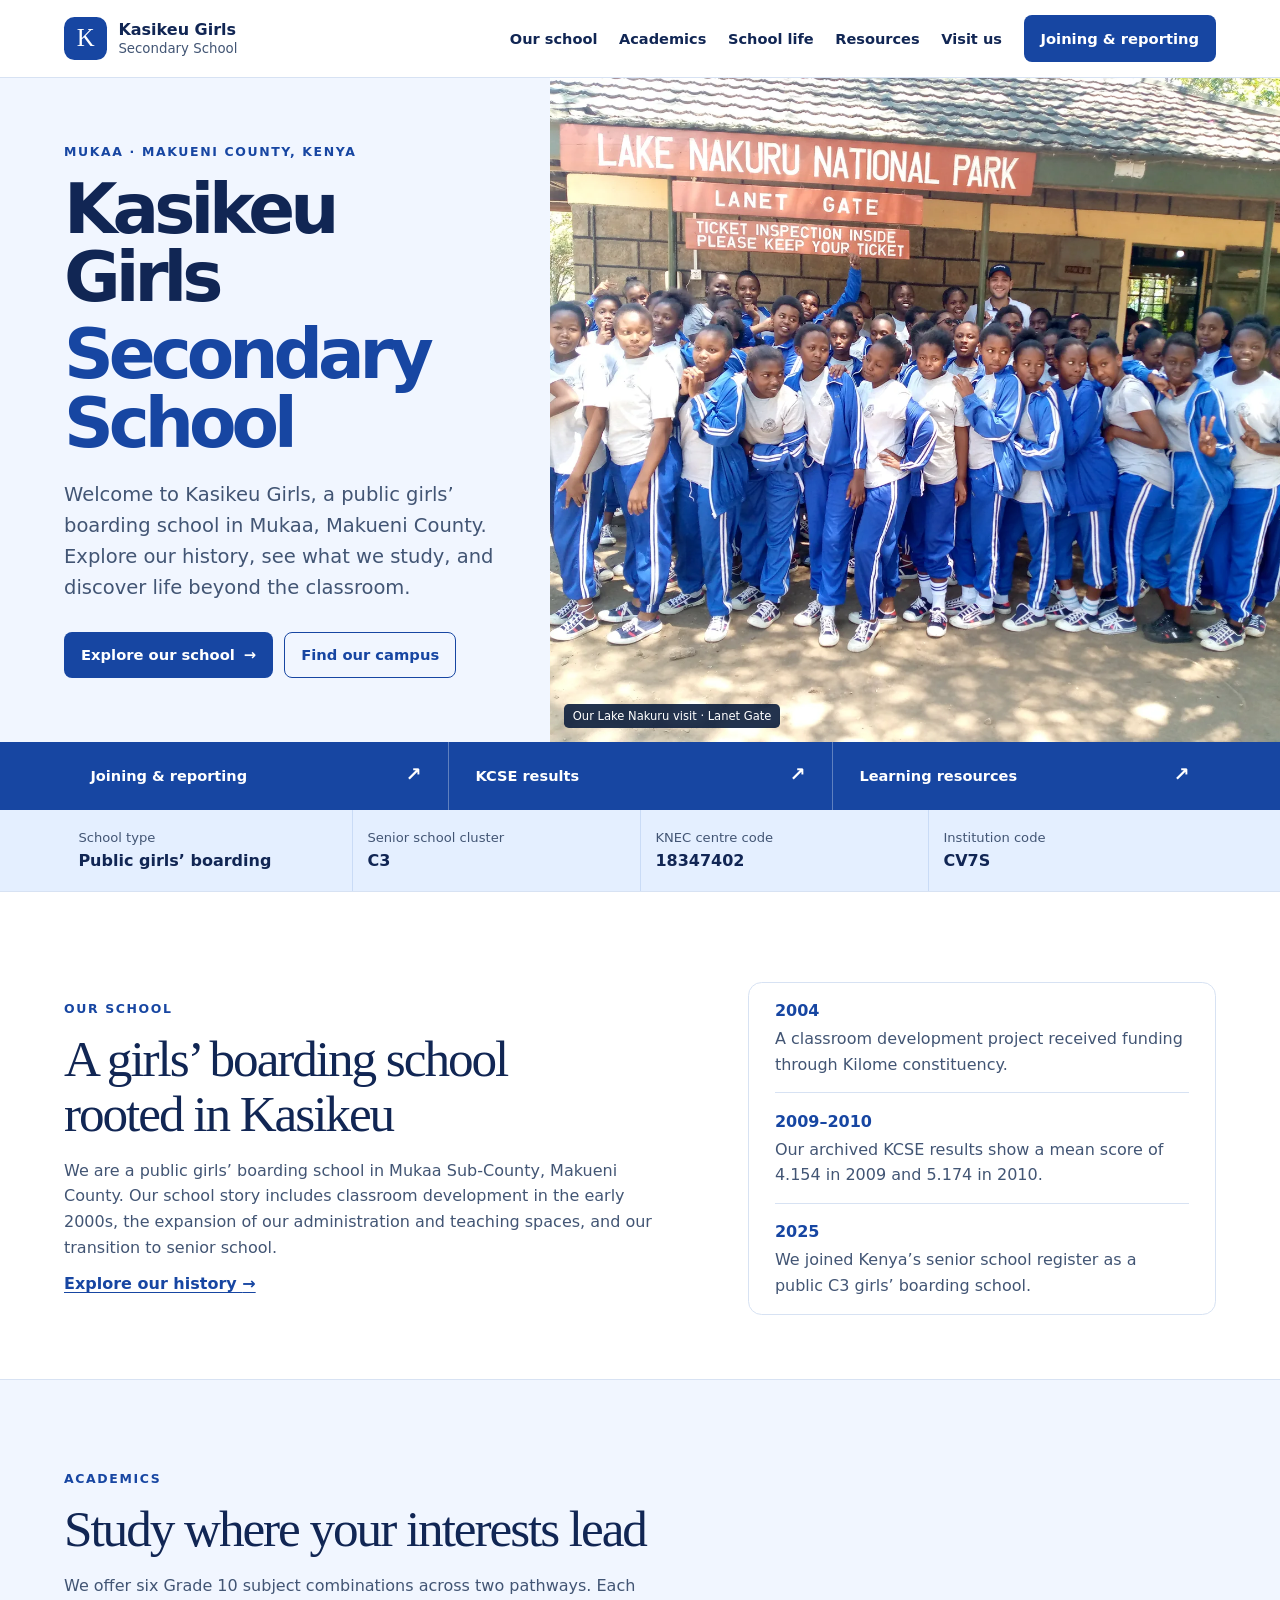
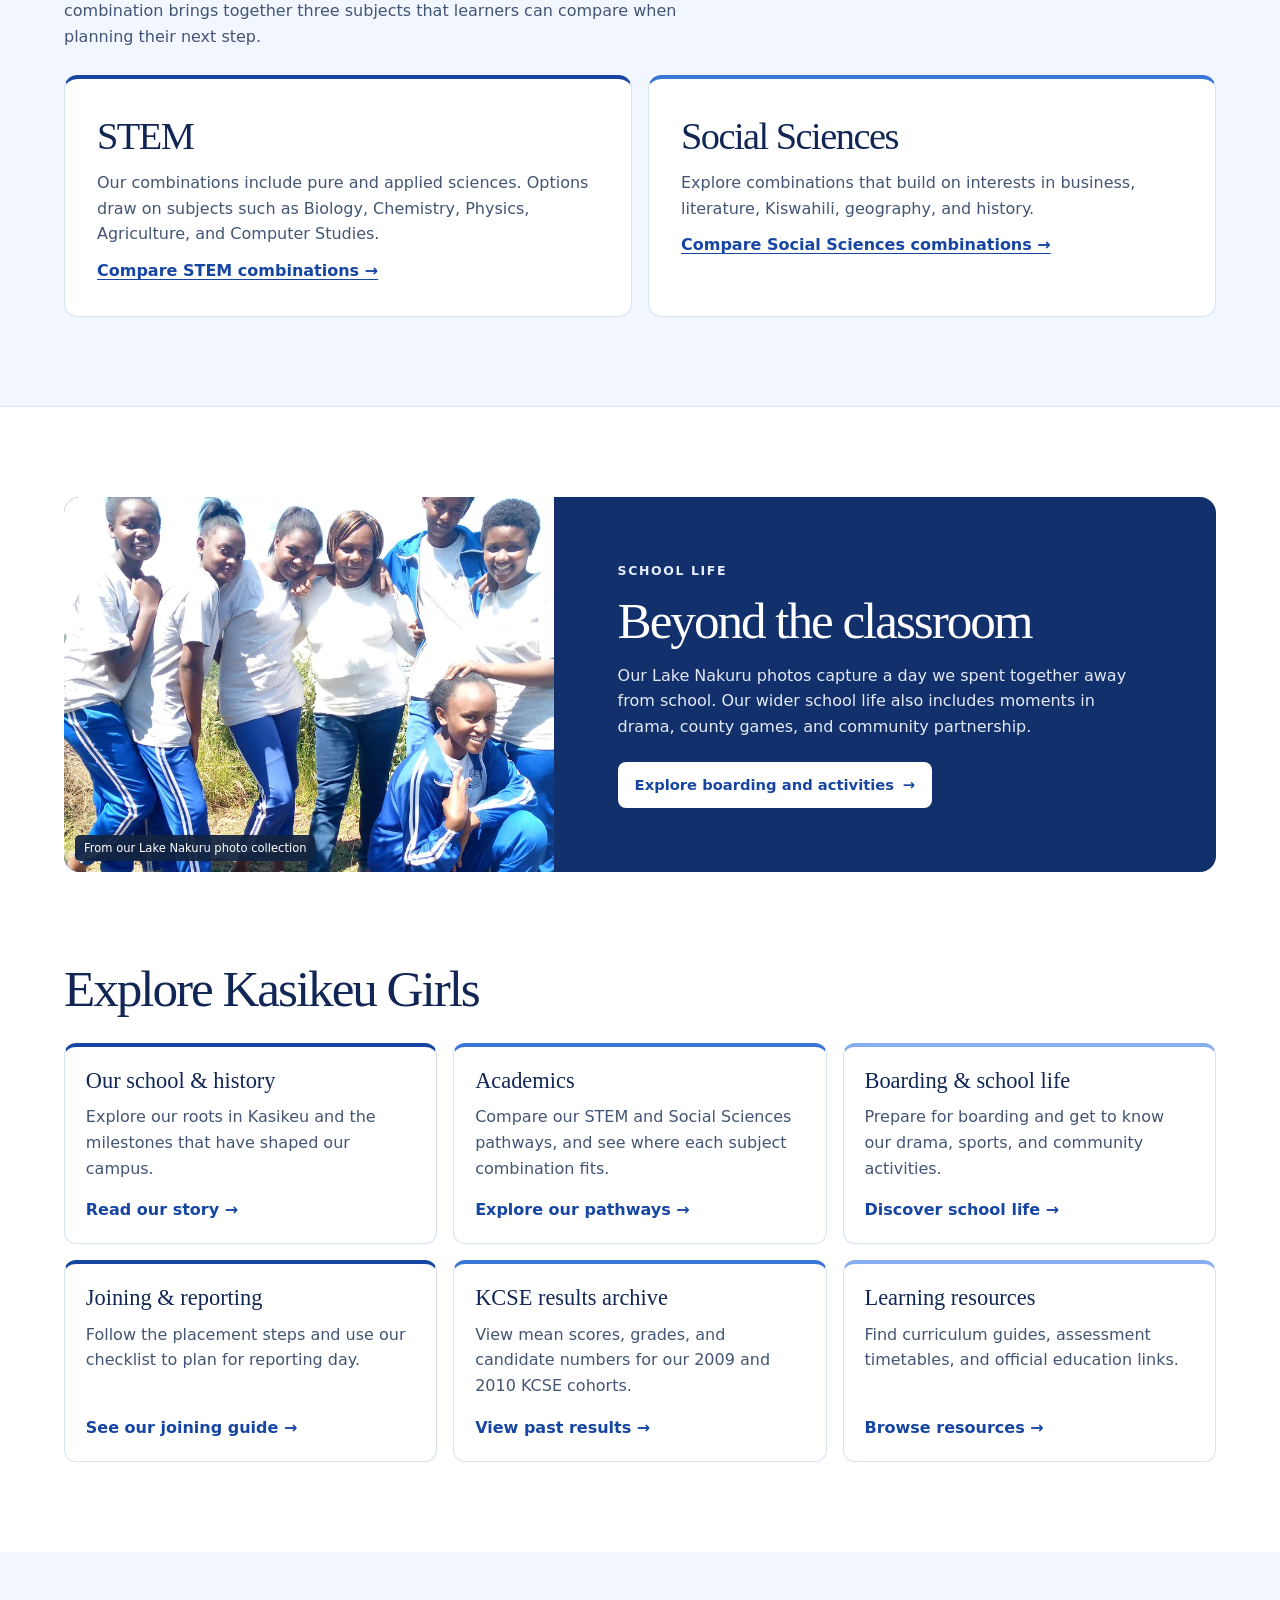
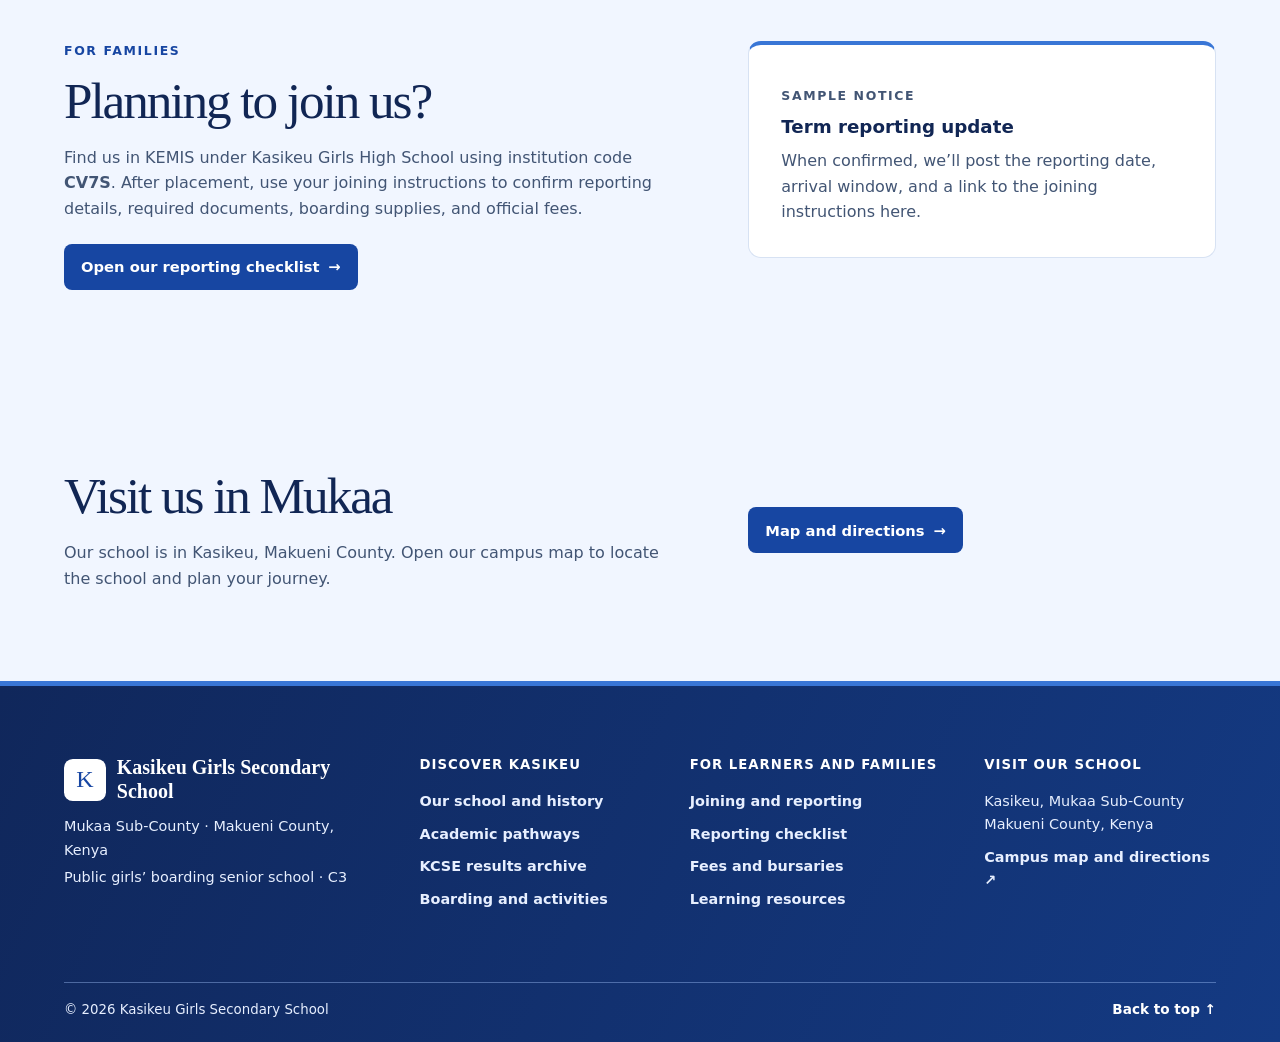
==== commit 6c4d833e: "Add files via upload Redesign homepage and use clean URLs" ====
--- a/index.html
+++ b/index.html
@@ -14,32 +14,32 @@
   <a class="skip" href="#main">Skip to content</a>
   <header class="header">
     <div class="wrap header-inner">
-      <a class="brand" href="index.html">
+      <a class="brand" href="/">
         <span class="brand-mark" id="school-mark" aria-hidden="true">K</span>
         <span><strong id="school-name">Kasikeu Girls</strong><small id="school-tagline">Secondary School</small></span>
       </a>
       <button class="menu" type="button" aria-controls="site-nav" aria-expanded="false" hidden>Menu</button>
       <nav id="site-nav" aria-label="Main navigation">
-        <a href="about.html">Our school</a>
-        <a href="academics.html">Academics</a>
-        <a href="school-life.html">School life</a>
-        <a href="resources.html">Resources</a>
-        <a href="visit.html">Visit us</a>
-        <a href="joining.html" class="button button-primary">Joining &amp; reporting</a>
+        <a href="/about">Our school</a>
+        <a href="/academics">Academics</a>
+        <a href="/school-life">School life</a>
+        <a href="/resources">Resources</a>
+        <a href="/visit">Visit us</a>
+        <a href="/joining" class="button button-primary">Joining &amp; reporting</a>
       </nav>
     </div>
   </header>
-  <main id="main">
-    <section class="hero" id="top" aria-labelledby="hero-title">
-      <div class="wrap hero-grid">
+  <main id="main" class="school-home">
+    <section class="home-masthead" id="top" aria-labelledby="hero-title">
+      <div class="home-spread">
         <div class="hero-copy">
           <p class="eyebrow" id="hero-location">Mukaa · Makueni County, Kenya</p>
           <h1 id="hero-title">Kasikeu Girls <em>Secondary School</em></h1>
           <p id="hero-subtitle" hidden></p>
           <p id="hero-description">Welcome to Kasikeu Girls, a public girls’ boarding school in Mukaa, Makueni County. Explore our history, see what we study, and discover life beyond the classroom.</p>
           <div class="actions">
-            <a class="button button-light" id="hero-admissions" href="about.html">Explore our school <span aria-hidden="true">→</span></a>
-            <a class="button button-outline" id="hero-academics" href="visit.html">Find our campus</a>
+            <a class="button button-primary" id="hero-admissions" href="/about">Explore our school <span aria-hidden="true">→</span></a>
+            <a class="button home-secondary" id="hero-academics" href="/visit">Find our campus</a>
           </div>
         </div>
         <figure class="hero-visual">
@@ -49,6 +49,13 @@
       </div>
       <dl class="wrap extra-facts" id="hero-facts" hidden></dl>
     </section>
+    <nav class="home-shortcuts" aria-label="Frequently used pages">
+      <div class="wrap">
+        <a href="/joining"><strong>Joining &amp; reporting</strong><span aria-hidden="true">↗</span></a>
+        <a href="/academics#performance"><strong>KCSE results</strong><span aria-hidden="true">↗</span></a>
+        <a href="/resources"><strong>Learning resources</strong><span aria-hidden="true">↗</span></a>
+      </div>
+    </nav>
     <div class="facts">
       <dl class="wrap facts-grid">
         <div><dt>School type</dt><dd>Public girls’ boarding</dd></div>
@@ -63,8 +70,7 @@
           <p class="eyebrow">Our school</p>
           <h2 id="home-story-title">A girls’ boarding school rooted in Kasikeu</h2>
           <p class="intro">We are a public girls’ boarding school in Mukaa Sub-County, Makueni County. Our school story includes classroom development in the early 2000s, the expansion of our administration and teaching spaces, and our transition to senior school.</p>
-          <p class="intro">We bring our school story, past KCSE performance, and current subject pathways together here so families can get to know us before choosing a school or planning a visit.</p>
-          <a class="text-link" href="about.html">Explore our history <span aria-hidden="true">→</span></a>
+          <a class="text-link" href="/about">Explore our history <span aria-hidden="true">→</span></a>
         </div>
         <div class="home-milestones">
           <div><strong>2004</strong><p>A classroom development project received funding through Kilome constituency.</p></div>
@@ -82,12 +88,12 @@
           <article class="pathway">
             <h3>STEM</h3>
             <p class="pathway-description">Our combinations include pure and applied sciences. Options draw on subjects such as Biology, Chemistry, Physics, Agriculture, and Computer Studies.</p>
-            <a class="text-link" href="academics.html#academics">Compare STEM combinations <span aria-hidden="true">→</span></a>
+            <a class="text-link" href="/academics#academics">Compare STEM combinations <span aria-hidden="true">→</span></a>
           </article>
           <article class="pathway">
             <h3>Social Sciences</h3>
             <p class="pathway-description">Explore combinations that build on interests in business, literature, Kiswahili, geography, and history.</p>
-            <a class="text-link" href="academics.html#academics">Compare Social Sciences combinations <span aria-hidden="true">→</span></a>
+            <a class="text-link" href="/academics#academics">Compare Social Sciences combinations <span aria-hidden="true">→</span></a>
           </article>
         </div>
       </div>
@@ -102,39 +108,39 @@
           <p class="eyebrow">School life</p>
           <h2 id="trip-banner-title">Beyond the classroom</h2>
           <p>Our Lake Nakuru photos capture a day we spent together away from school. Our wider school life also includes moments in drama, county games, and community partnership.</p>
-          <a class="button button-light" href="school-life.html">Explore boarding and activities <span aria-hidden="true">→</span></a>
+          <a class="button button-light" href="/school-life">Explore boarding and activities <span aria-hidden="true">→</span></a>
         </div>
       </div>
     </section>
     <section class="section wrap home-directory" aria-labelledby="directory-title">
       <h2 id="directory-title">Explore Kasikeu Girls</h2>
       <div class="directory-grid">
-        <a class="directory-card" id="about" href="about.html">
+        <a class="directory-card" id="about" href="/about">
           <h3>Our school &amp; history</h3>
           <p>Explore our roots in Kasikeu and the milestones that have shaped our campus.</p>
           <span>Read our story <span aria-hidden="true">→</span></span>
         </a>
-        <a class="directory-card" id="academics" href="academics.html">
+        <a class="directory-card" id="academics" href="/academics">
           <h3>Academics</h3>
           <p>Compare our STEM and Social Sciences pathways, and see where each subject combination fits.</p>
           <span>Explore our pathways <span aria-hidden="true">→</span></span>
         </a>
-        <a class="directory-card" id="school-life" href="school-life.html">
+        <a class="directory-card" id="school-life" href="/school-life">
           <h3>Boarding &amp; school life</h3>
           <p>Prepare for boarding and get to know our drama, sports, and community activities.</p>
           <span>Discover school life <span aria-hidden="true">→</span></span>
         </a>
-        <a class="directory-card" id="admissions" href="joining.html">
+        <a class="directory-card" id="admissions" href="/joining">
           <h3>Joining &amp; reporting</h3>
           <p>Follow the placement steps and use our checklist to plan for reporting day.</p>
           <span>See our joining guide <span aria-hidden="true">→</span></span>
         </a>
-        <a class="directory-card" id="performance" href="academics.html#performance">
+        <a class="directory-card" id="performance" href="/academics#performance">
           <h3>KCSE results archive</h3>
           <p>View mean scores, grades, and candidate numbers for our 2009 and 2010 KCSE cohorts.</p>
           <span>View past results <span aria-hidden="true">→</span></span>
         </a>
-        <a class="directory-card" id="families" href="resources.html">
+        <a class="directory-card" id="families" href="/resources">
           <h3>Learning resources</h3>
           <p>Find curriculum guides, assessment timetables, and official education links.</p>
           <span>Browse resources <span aria-hidden="true">→</span></span>
@@ -147,7 +153,7 @@
           <p class="eyebrow">For families</p>
           <h2 id="family-start-title">Planning to join us?</h2>
           <p class="intro">Find us in KEMIS under Kasikeu Girls High School using institution code <strong>CV7S</strong>. After placement, use your joining instructions to confirm reporting details, required documents, boarding supplies, and official fees.</p>
-          <a class="button button-primary" href="joining.html#checklist">Open our reporting checklist <span aria-hidden="true">→</span></a>
+          <a class="button button-primary" href="/joining#checklist">Open our reporting checklist <span aria-hidden="true">→</span></a>
         </div>
         <aside class="note" id="sample-school-notice">
           <p class="eyebrow">Sample notice</p>
@@ -163,14 +169,14 @@
           <h2 id="home-visit-title">Visit us in Mukaa</h2>
           <p class="intro">Our school is in Kasikeu, Makueni County. Open our campus map to locate the school and plan your journey.</p>
         </div>
-        <div><a class="button button-primary" href="visit.html">Map and directions <span aria-hidden="true">→</span></a></div>
+        <div><a class="button button-primary" href="/visit">Map and directions <span aria-hidden="true">→</span></a></div>
       </div>
     </section>
   </main>
   <footer class="school-footer" aria-label="School information and links">
     <div class="wrap footer-grid">
       <section class="footer-identity" aria-label="Kasikeu Girls Secondary School">
-        <a class="footer-brand" href="index.html">
+        <a class="footer-brand" href="/">
           <span class="footer-mark" id="footer-mark" aria-hidden="true">K</span>
           <span id="footer-name">Kasikeu Girls Secondary School</span>
         </a>
@@ -180,23 +186,23 @@
       </section>
       <nav aria-labelledby="footer-discover">
         <h2 class="footer-heading" id="footer-discover">Discover Kasikeu</h2>
-        <a href="about.html">Our school and history</a>
-        <a href="academics.html">Academic pathways</a>
-        <a href="academics.html#performance">KCSE results archive</a>
-        <a href="school-life.html">Boarding and activities</a>
+        <a href="/about">Our school and history</a>
+        <a href="/academics">Academic pathways</a>
+        <a href="/academics#performance">KCSE results archive</a>
+        <a href="/school-life">Boarding and activities</a>
       </nav>
       <nav aria-labelledby="footer-families">
         <h2 class="footer-heading" id="footer-families">For learners and families</h2>
-        <a href="joining.html">Joining and reporting</a>
-        <a href="joining.html#checklist">Reporting checklist</a>
-        <a href="joining.html#fees">Fees and bursaries</a>
-        <a href="resources.html">Learning resources</a>
+        <a href="/joining">Joining and reporting</a>
+        <a href="/joining#checklist">Reporting checklist</a>
+        <a href="/joining#fees">Fees and bursaries</a>
+        <a href="/resources">Learning resources</a>
       </nav>
       <section class="footer-visit" aria-labelledby="footer-visit">
         <h2 class="footer-heading" id="footer-visit">Visit our school</h2>
         <address id="footer-campus-address">Kasikeu, Mukaa Sub-County<br>Makueni County, Kenya</address>
         <div id="footer-contact-details" hidden></div>
-        <a href="visit.html">Campus map and directions <span aria-hidden="true">↗</span></a>
+        <a href="/visit">Campus map and directions <span aria-hidden="true">↗</span></a>
       </section>
     </div>
     <div class="wrap footer-base">
--- a/styles.css
+++ b/styles.css
@@ -59,6 +59,25 @@
 .hero-visual, .learning-image { position: relative; isolation: isolate; overflow: hidden; margin: 0; border-radius: 1rem; }
 .hero-visual { box-shadow: 0 1.2rem 3.4rem #08152a70; background: var(--navy); }
 .hero-visual > img { width: 100%; height: auto; aspect-ratio: 4 / 3; object-fit: cover; object-position: 62% center; }
+.home-masthead { background: var(--wash); }
+.home-spread { display: grid; grid-template-columns: minmax(0, 0.86fr) minmax(0, 1.14fr); min-height: 33rem; }
+.home-spread .hero-copy { align-self: center; padding: clamp(2.4rem, 5vw, 5rem) clamp(1.5rem, 4vw, 4rem); padding-left: max(clamp(1.25rem, 3.5vw, 3rem), calc((100vw - var(--wrap)) / 2)); }
+.home-spread h1 { font-family: system-ui, sans-serif; font-size: clamp(2.7rem, 5.4vw, 5.65rem); line-height: 0.99; letter-spacing: -0.072em; font-weight: 800; }
+.home-spread h1 em { display: block; margin-top: 0.13em; color: var(--royal-blue); font-style: normal; }
+.home-spread .hero-copy > p:not(.eyebrow) { color: var(--muted); }
+.home-secondary { color: var(--royal-blue); border-color: var(--royal-blue); }
+.home-spread .hero-visual { min-height: 100%; align-self: stretch; border-radius: 0; box-shadow: none; }
+.home-spread .hero-visual img { position: absolute; inset: 0; width: 100%; height: 100%; object-fit: cover; object-position: center 44%; }
+.home-spread .hero-visual figcaption { right: auto; left: 0.85rem; bottom: 0.85rem; }
+.home-shortcuts { display: block; background: var(--royal-blue); color: white; }
+.home-shortcuts > div { display: grid; grid-template-columns: repeat(3, minmax(0, 1fr)); }
+.home-shortcuts a { display: flex; align-items: center; justify-content: space-between; gap: 0.65rem; padding: 1.15rem clamp(0.6rem, 2.5vw, 1.65rem); }
+.home-shortcuts a + a { border-left: 1px solid #ffffff50; }
+.home-shortcuts a:hover { background: var(--navy); }
+.home-shortcuts a span { font-size: 1.2rem; }
+.home-masthead .extra-facts { padding-bottom: 1.35rem; }
+.school-home .home-story { padding-bottom: clamp(2.1rem, 5vw, 4.5rem); }
+.school-home .home-learning { border-block: 1px solid var(--line); }
 .hero-visual figcaption, .learning-image figcaption { position: absolute; right: 0.7rem; bottom: 0.7rem; padding: 0.2rem 0.55rem; border-radius: 0.3rem; background: #132441ed; color: white; font-size: 0.72rem; }
 .learning-image { background: var(--pale-blue); }
 .learning-image > img { width: 100%; height: auto; aspect-ratio: 3 / 2; object-fit: cover; }
@@ -193,6 +212,8 @@
   .header-inner nav a:not(.button) { padding-block: 0.4rem; }
   .hero-grid, .split { grid-template-columns: 1fr; }
   .hero-grid { gap: 2rem; }
+  .home-spread { grid-template-columns: 1fr; min-height: 0; }
+  .home-spread .hero-visual { min-height: 0; aspect-ratio: 2 / 1; }
   .hero-visual > img { aspect-ratio: 16 / 10; }
   .facts-grid { grid-template-columns: repeat(2, 1fr); }
   .facts-grid div:nth-child(3) { border-left: 0; }
@@ -207,6 +228,10 @@
   .trip-banner figure { min-height: 16rem; }
   .directory-card { min-height: 0; }
   .footer-grid { grid-template-columns: 1fr; gap: 1.7rem; }
+  .home-spread .hero-visual { aspect-ratio: 4 / 3; }
+  .home-shortcuts > div { grid-template-columns: 1fr; }
+  .home-shortcuts a { padding: 0.7rem 0.3rem; }
+  .home-shortcuts a + a { border-left: 0; border-top: 1px solid #ffffff50; }
 }
 @media (prefers-reduced-motion: reduce) {
   html { scroll-behavior: auto; }
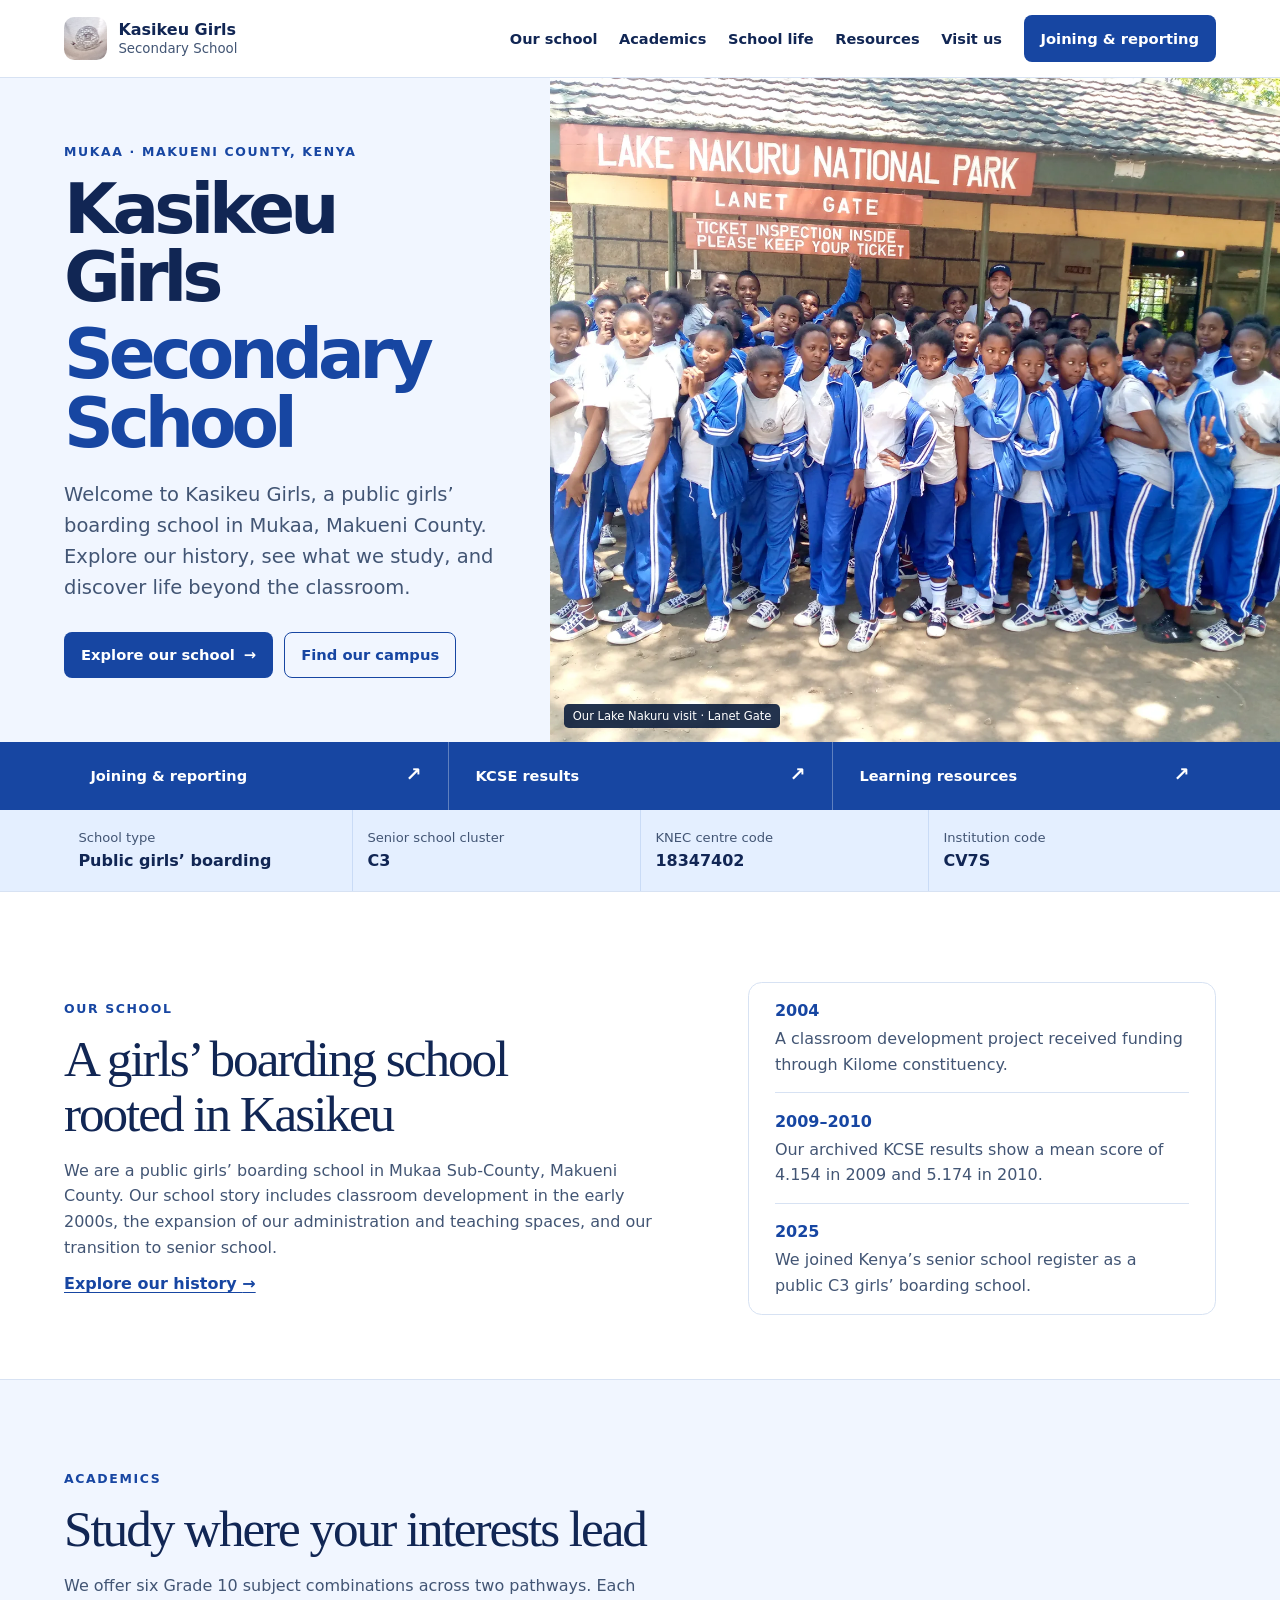
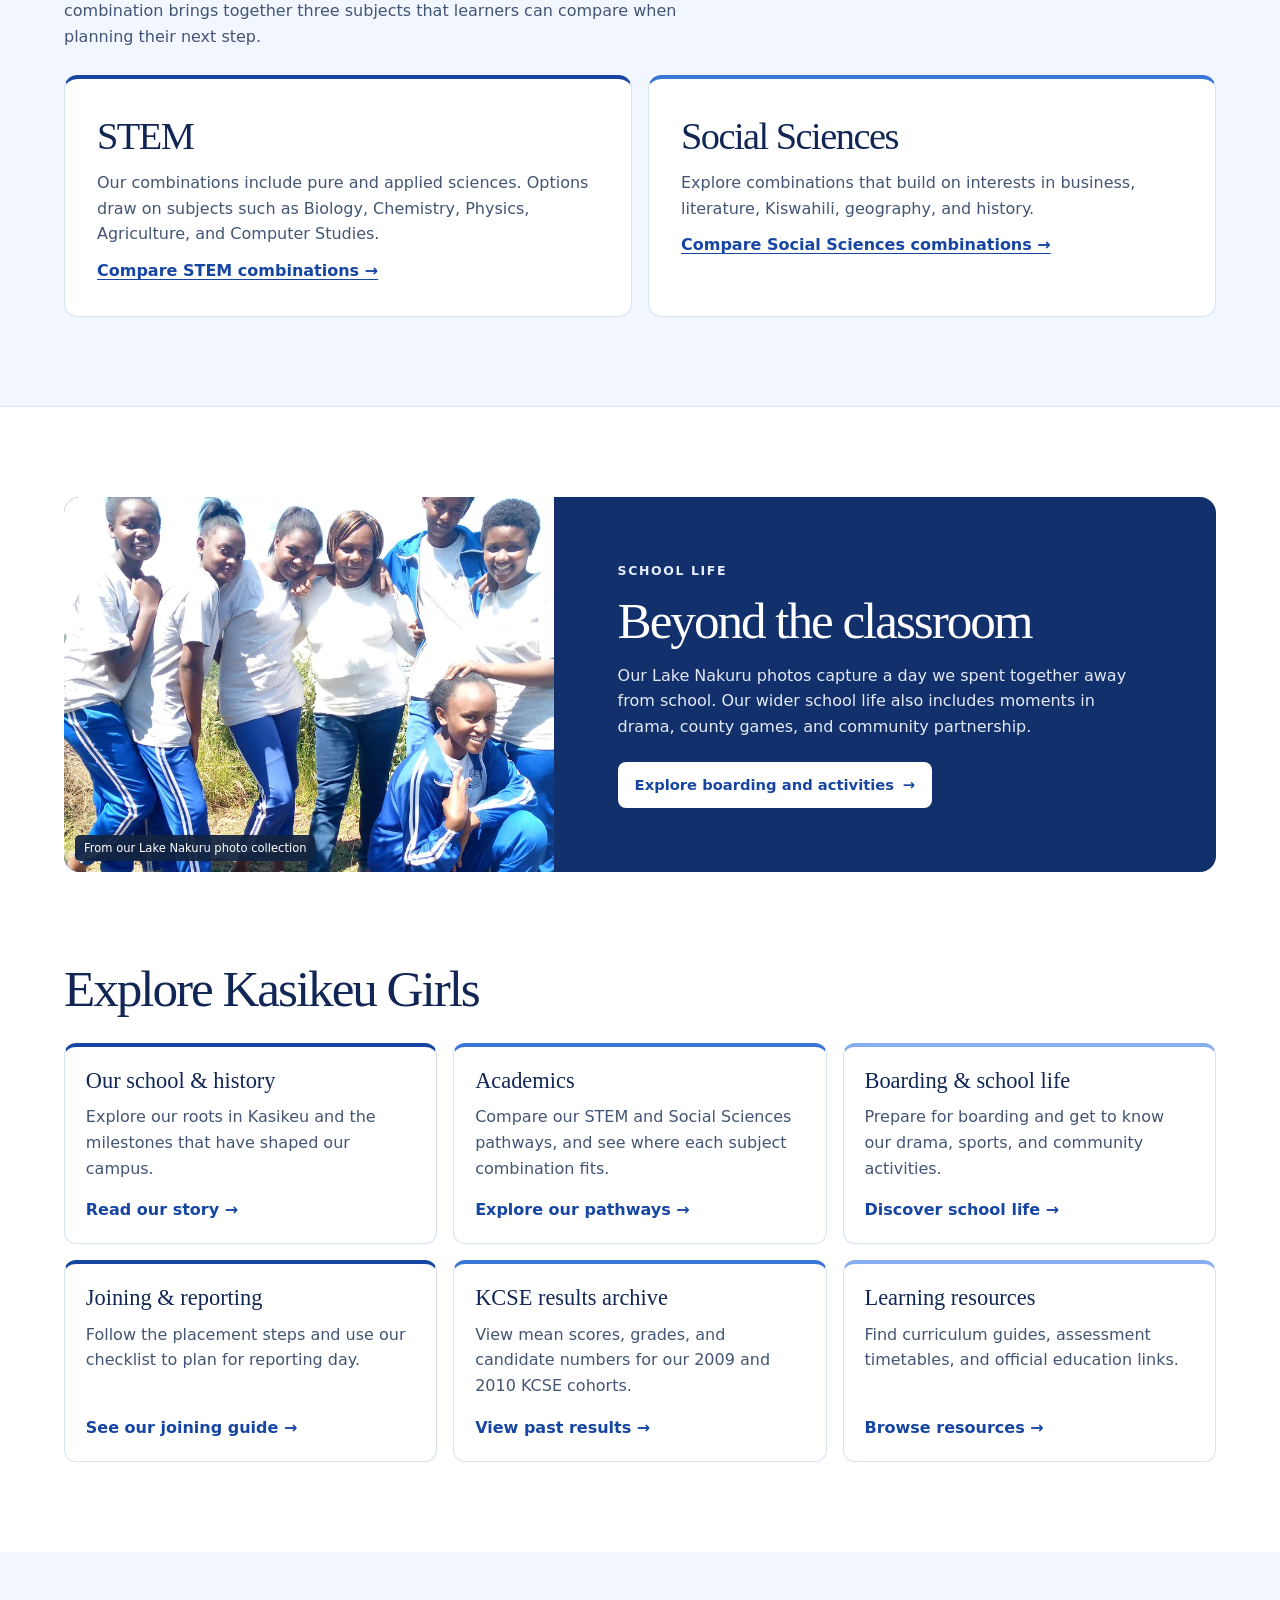
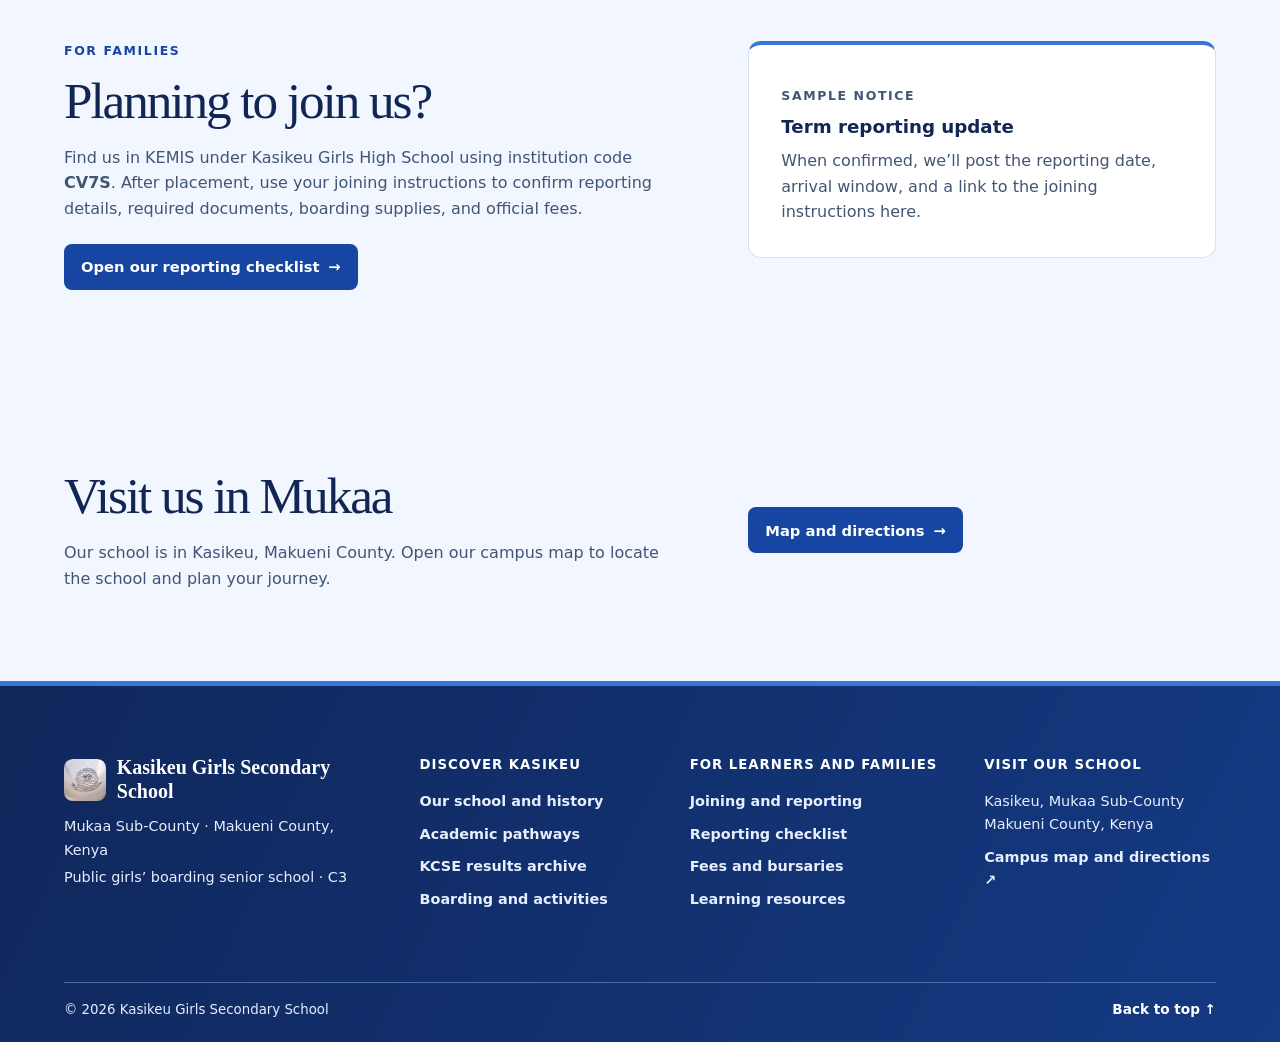
==== commit 1643250d: "Use the original school crest photo for logo and favicon" ====
--- a/index.html
+++ b/index.html
@@ -6,6 +6,7 @@
   <meta name="description" content="Welcome to Kasikeu Girls Secondary School. Explore our history, academics, boarding, joining information, and campus in Mukaa, Makueni County.">
   <meta name="theme-color" content="#1746a2">
   <title>Home | Kasikeu Girls Secondary School</title>
+  <link rel="icon" href="/favicon.ico" sizes="16x16 32x32 48x48">
   <link rel="stylesheet" href="styles.css">
   <script src="content.js" defer></script>
   <script src="site.js" defer></script>
@@ -15,7 +16,7 @@
   <header class="header">
     <div class="wrap header-inner">
       <a class="brand" href="/">
-        <span class="brand-mark" id="school-mark" aria-hidden="true">K</span>
+        <span class="brand-mark" id="school-mark" aria-hidden="true"><img src="/school-crest.png" alt="" width="113" height="113"></span>
         <span><strong id="school-name">Kasikeu Girls</strong><small id="school-tagline">Secondary School</small></span>
       </a>
       <button class="menu" type="button" aria-controls="site-nav" aria-expanded="false" hidden>Menu</button>
@@ -177,7 +178,7 @@
     <div class="wrap footer-grid">
       <section class="footer-identity" aria-label="Kasikeu Girls Secondary School">
         <a class="footer-brand" href="/">
-          <span class="footer-mark" id="footer-mark" aria-hidden="true">K</span>
+          <span class="footer-mark" id="footer-mark" aria-hidden="true"><img src="/school-crest.png" alt="" width="113" height="113"></span>
           <span id="footer-name">Kasikeu Girls Secondary School</span>
         </a>
         <p id="footer-subtitle" hidden></p>
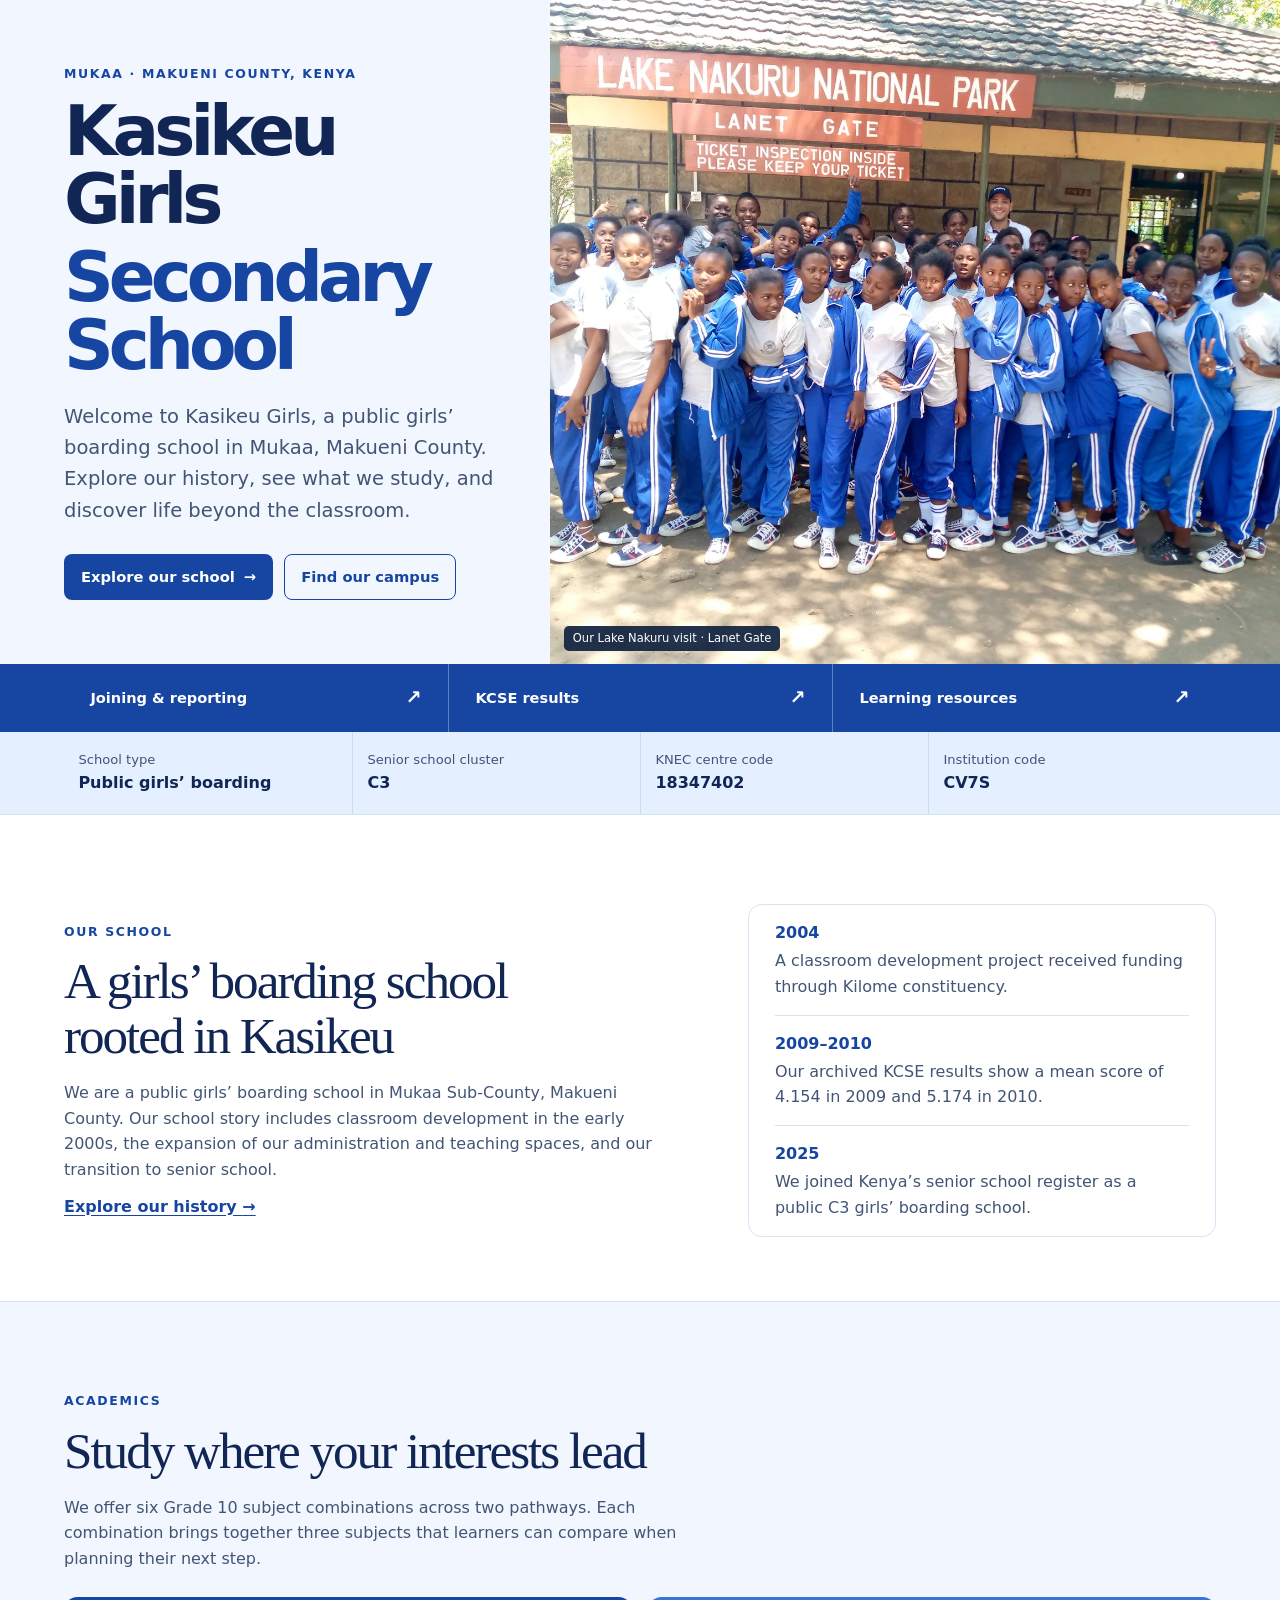
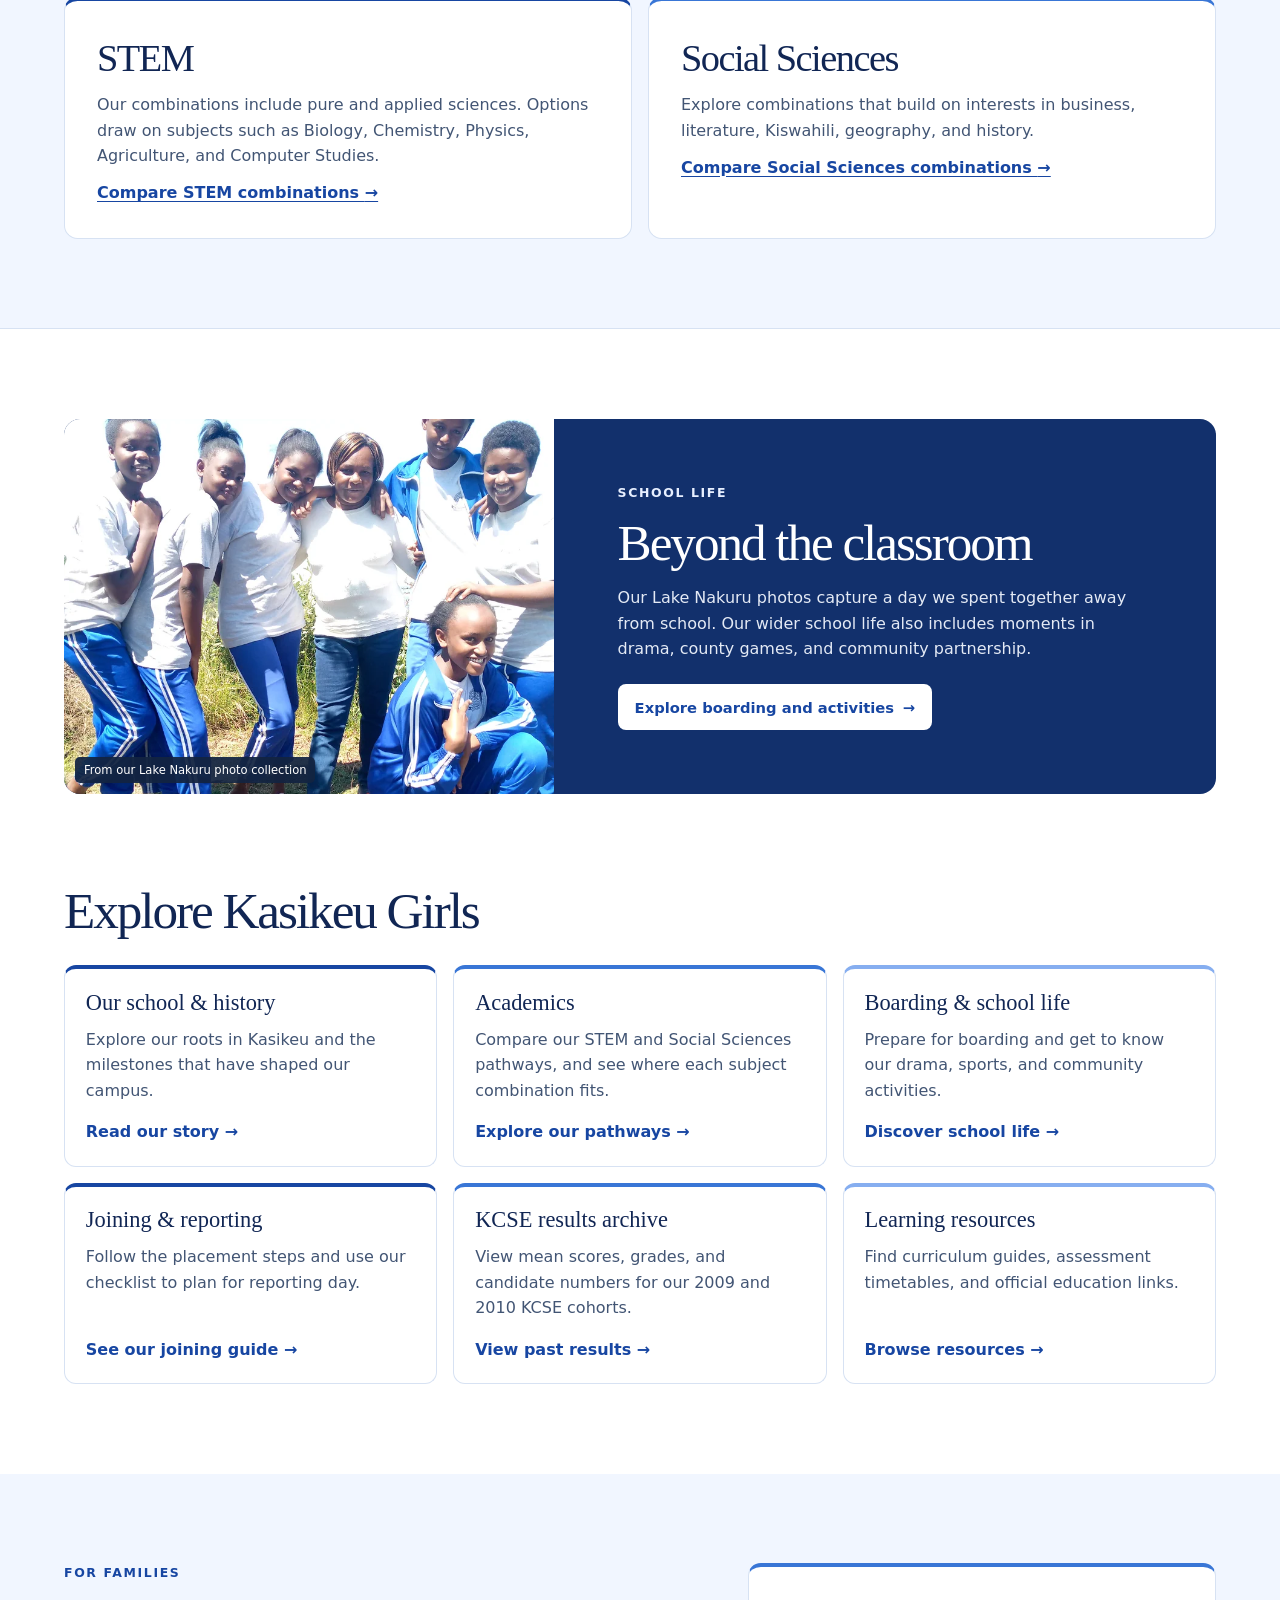
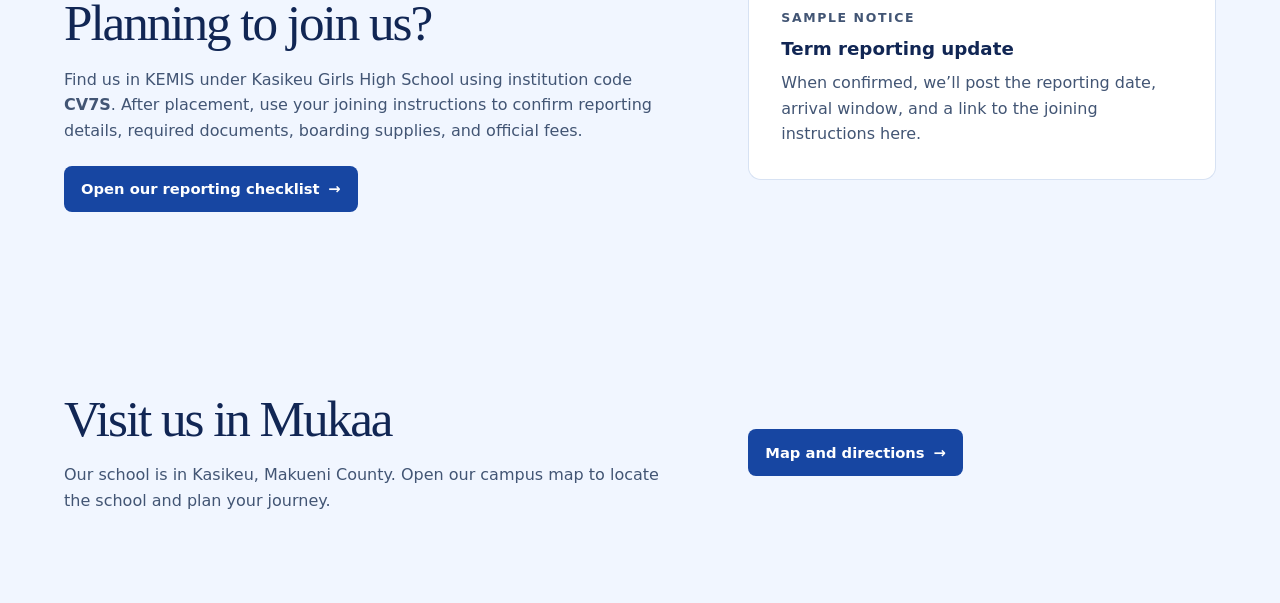
==== commit 9873c43b: "Share the public site header and footer" ====
--- a/index.html
+++ b/index.html
@@ -13,23 +13,7 @@
 </head>
 <body>
   <a class="skip" href="#main">Skip to content</a>
-  <header class="header">
-    <div class="wrap header-inner">
-      <a class="brand" href="/">
-        <span class="brand-mark" id="school-mark" aria-hidden="true"><img src="/school-crest.png" alt="" width="113" height="113"></span>
-        <span><strong id="school-name">Kasikeu Girls</strong><small id="school-tagline">Secondary School</small></span>
-      </a>
-      <button class="menu" type="button" aria-controls="site-nav" aria-expanded="false" hidden>Menu</button>
-      <nav id="site-nav" aria-label="Main navigation">
-        <a href="/about">Our school</a>
-        <a href="/academics">Academics</a>
-        <a href="/school-life">School life</a>
-        <a href="/resources">Resources</a>
-        <a href="/visit">Visit us</a>
-        <a href="/joining" class="button button-primary">Joining &amp; reporting</a>
-      </nav>
-    </div>
-  </header>
+  <!-- shared:header -->
   <main id="main" class="school-home">
     <section class="home-masthead" id="top" aria-labelledby="hero-title">
       <div class="home-spread">
@@ -174,42 +158,6 @@
       </div>
     </section>
   </main>
-  <footer class="school-footer" aria-label="School information and links">
-    <div class="wrap footer-grid">
-      <section class="footer-identity" aria-label="Kasikeu Girls Secondary School">
-        <a class="footer-brand" href="/">
-          <span class="footer-mark" id="footer-mark" aria-hidden="true"><img src="/school-crest.png" alt="" width="113" height="113"></span>
-          <span id="footer-name">Kasikeu Girls Secondary School</span>
-        </a>
-        <p id="footer-subtitle" hidden></p>
-        <p id="footer-description">Mukaa Sub-County · Makueni County, Kenya</p>
-        <p class="footer-school-type">Public girls’ boarding senior school <span aria-hidden="true">·</span> C3</p>
-      </section>
-      <nav aria-labelledby="footer-discover">
-        <h2 class="footer-heading" id="footer-discover">Discover Kasikeu</h2>
-        <a href="/about">Our school and history</a>
-        <a href="/academics">Academic pathways</a>
-        <a href="/academics#performance">KCSE results archive</a>
-        <a href="/school-life">Boarding and activities</a>
-      </nav>
-      <nav aria-labelledby="footer-families">
-        <h2 class="footer-heading" id="footer-families">For learners and families</h2>
-        <a href="/joining">Joining and reporting</a>
-        <a href="/joining#checklist">Reporting checklist</a>
-        <a href="/joining#fees">Fees and bursaries</a>
-        <a href="/resources">Learning resources</a>
-      </nav>
-      <section class="footer-visit" aria-labelledby="footer-visit">
-        <h2 class="footer-heading" id="footer-visit">Visit our school</h2>
-        <address id="footer-campus-address">Kasikeu, Mukaa Sub-County<br>Makueni County, Kenya</address>
-        <div id="footer-contact-details" hidden></div>
-        <a href="/visit">Campus map and directions <span aria-hidden="true">↗</span></a>
-      </section>
-    </div>
-    <div class="wrap footer-base">
-      <small>© <time datetime="2026">2026</time> <span id="footer-copy">Kasikeu Girls Secondary School</span></small>
-      <a href="#main">Back to top <span aria-hidden="true">↑</span></a>
-    </div>
-  </footer>
+  <!-- shared:footer -->
 </body>
 </html>
